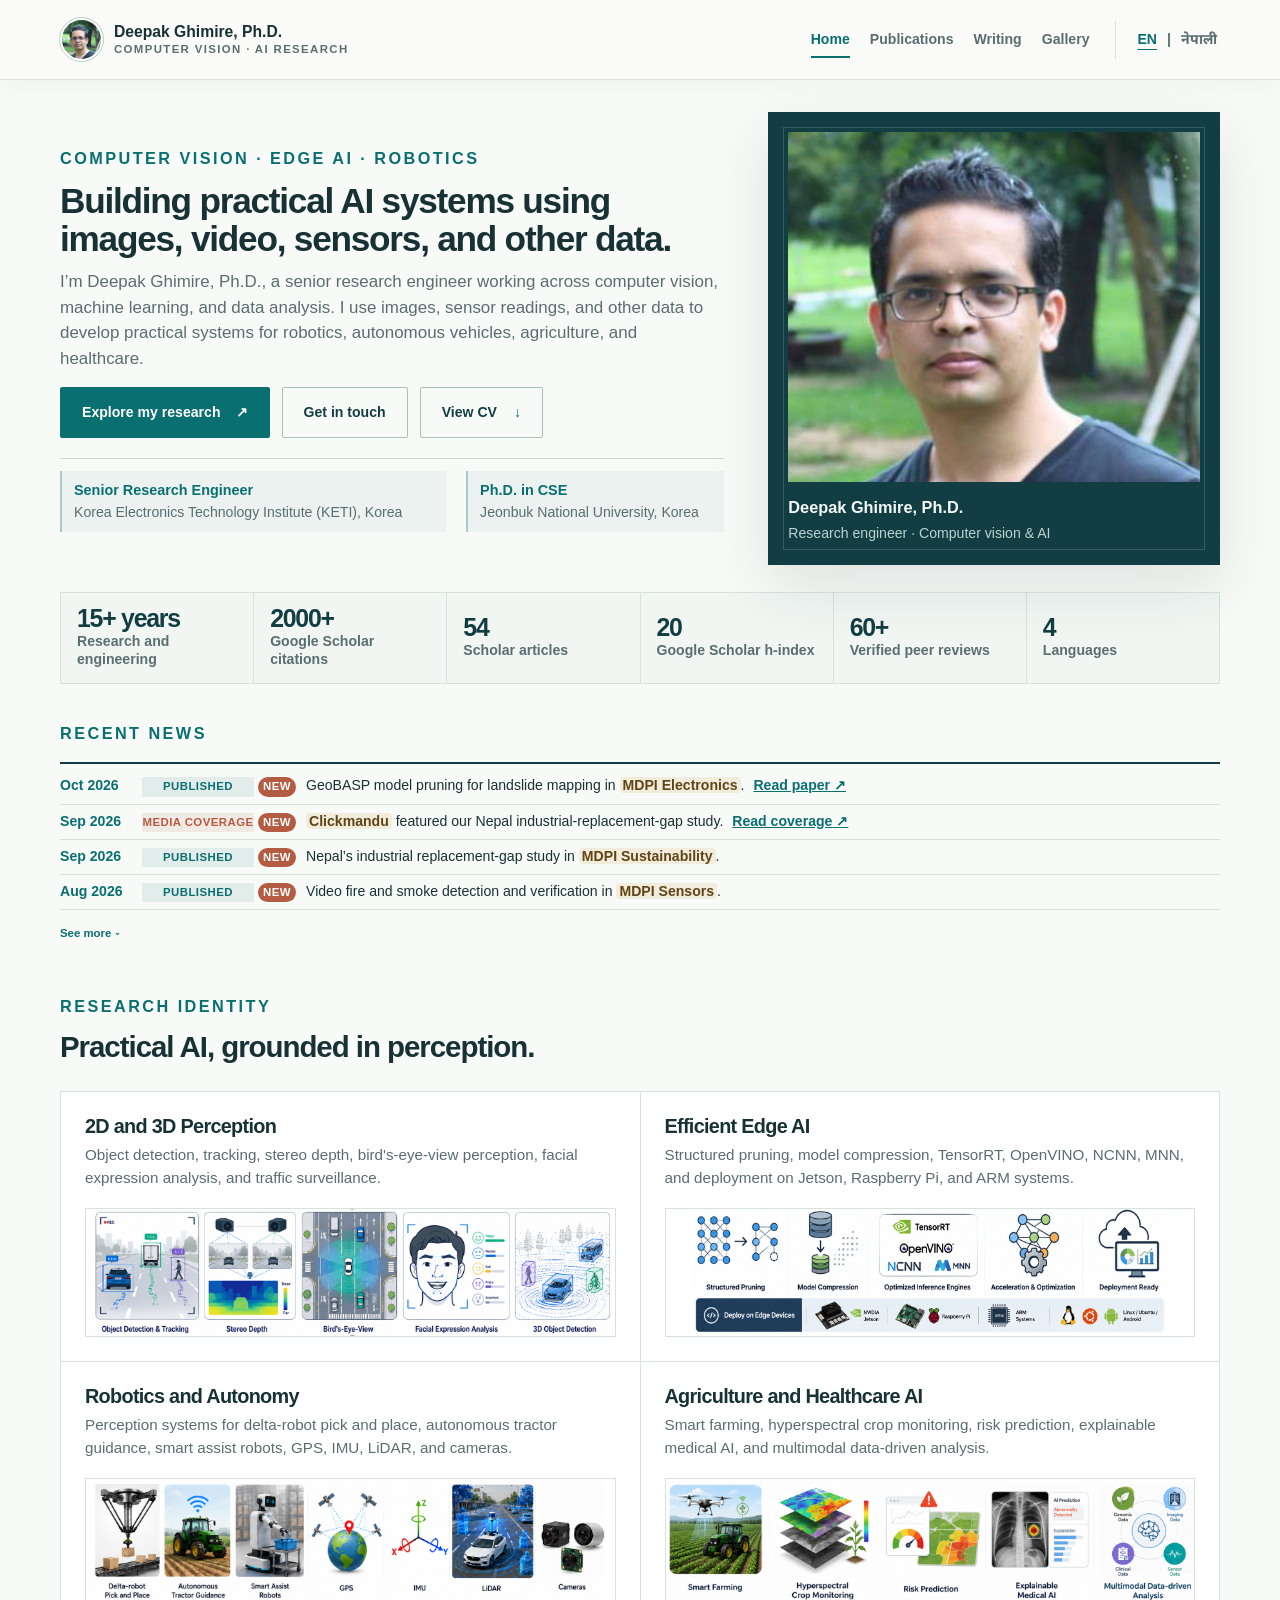
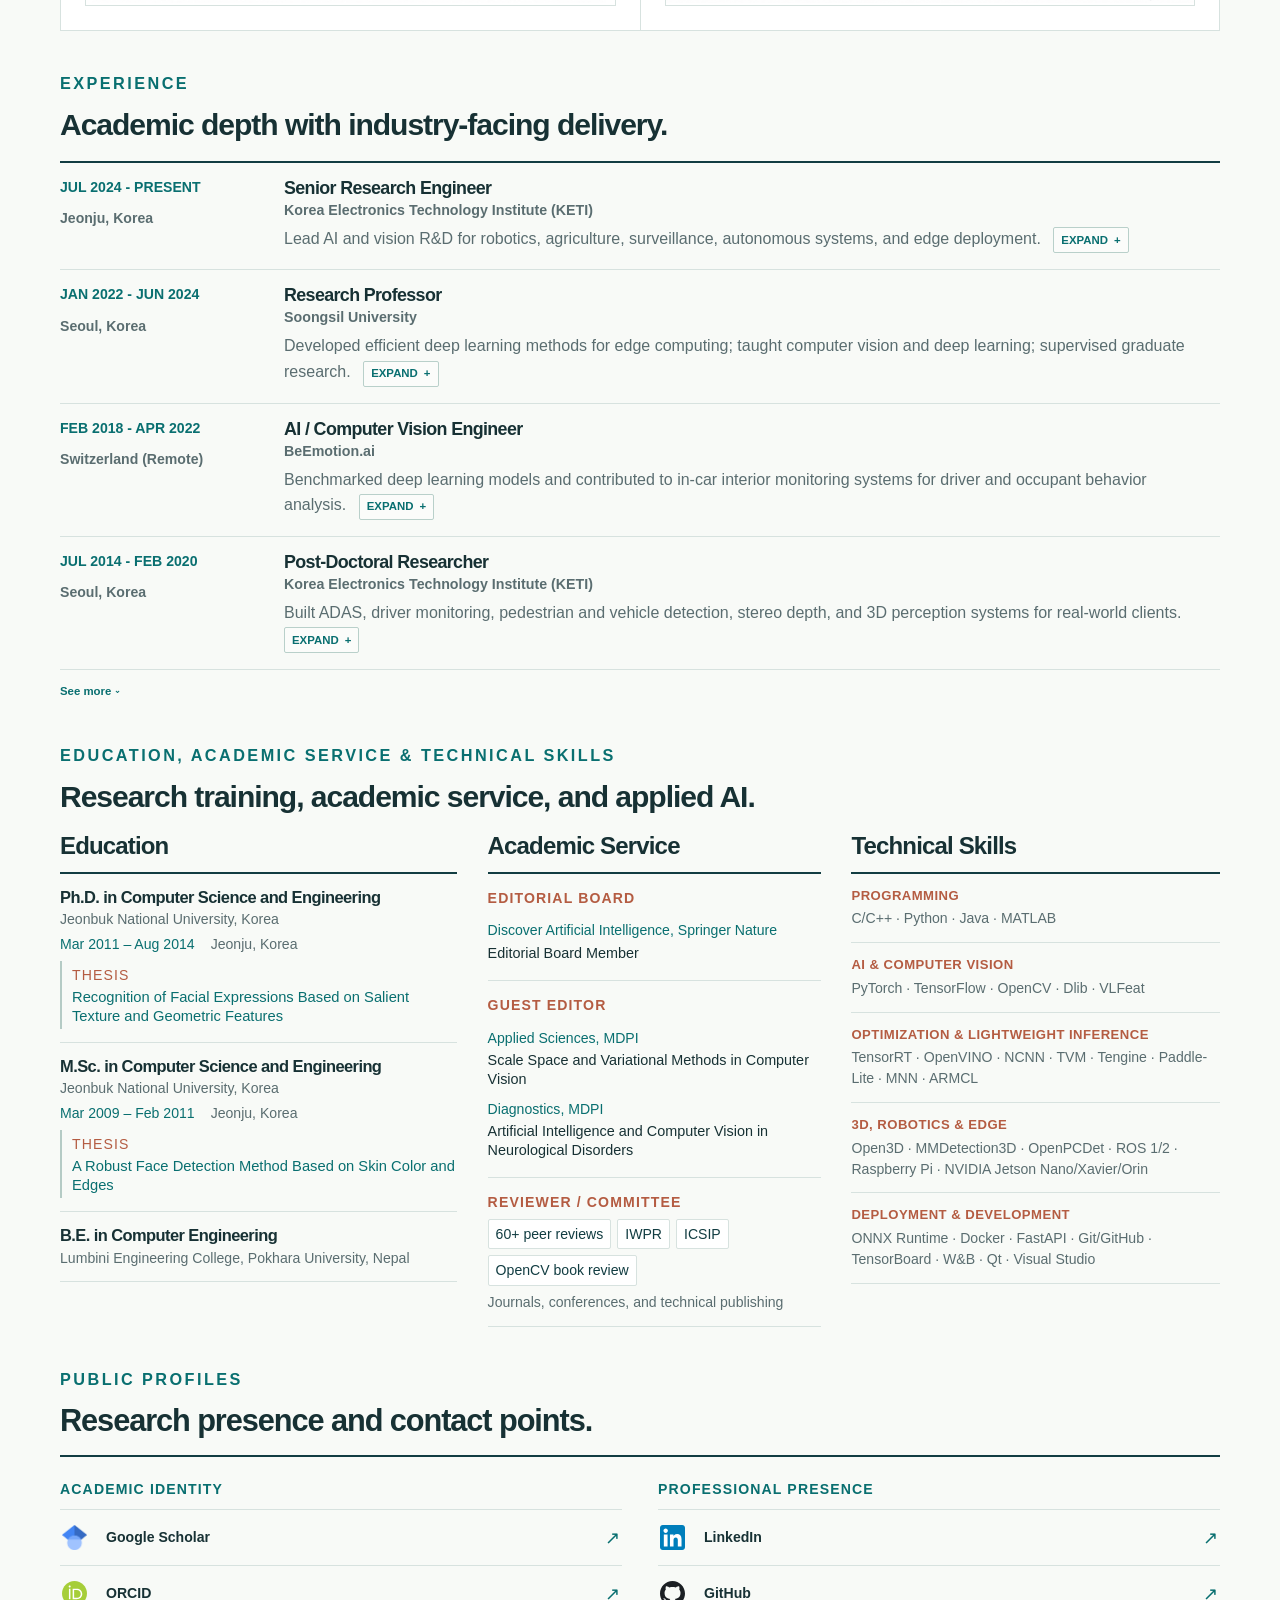
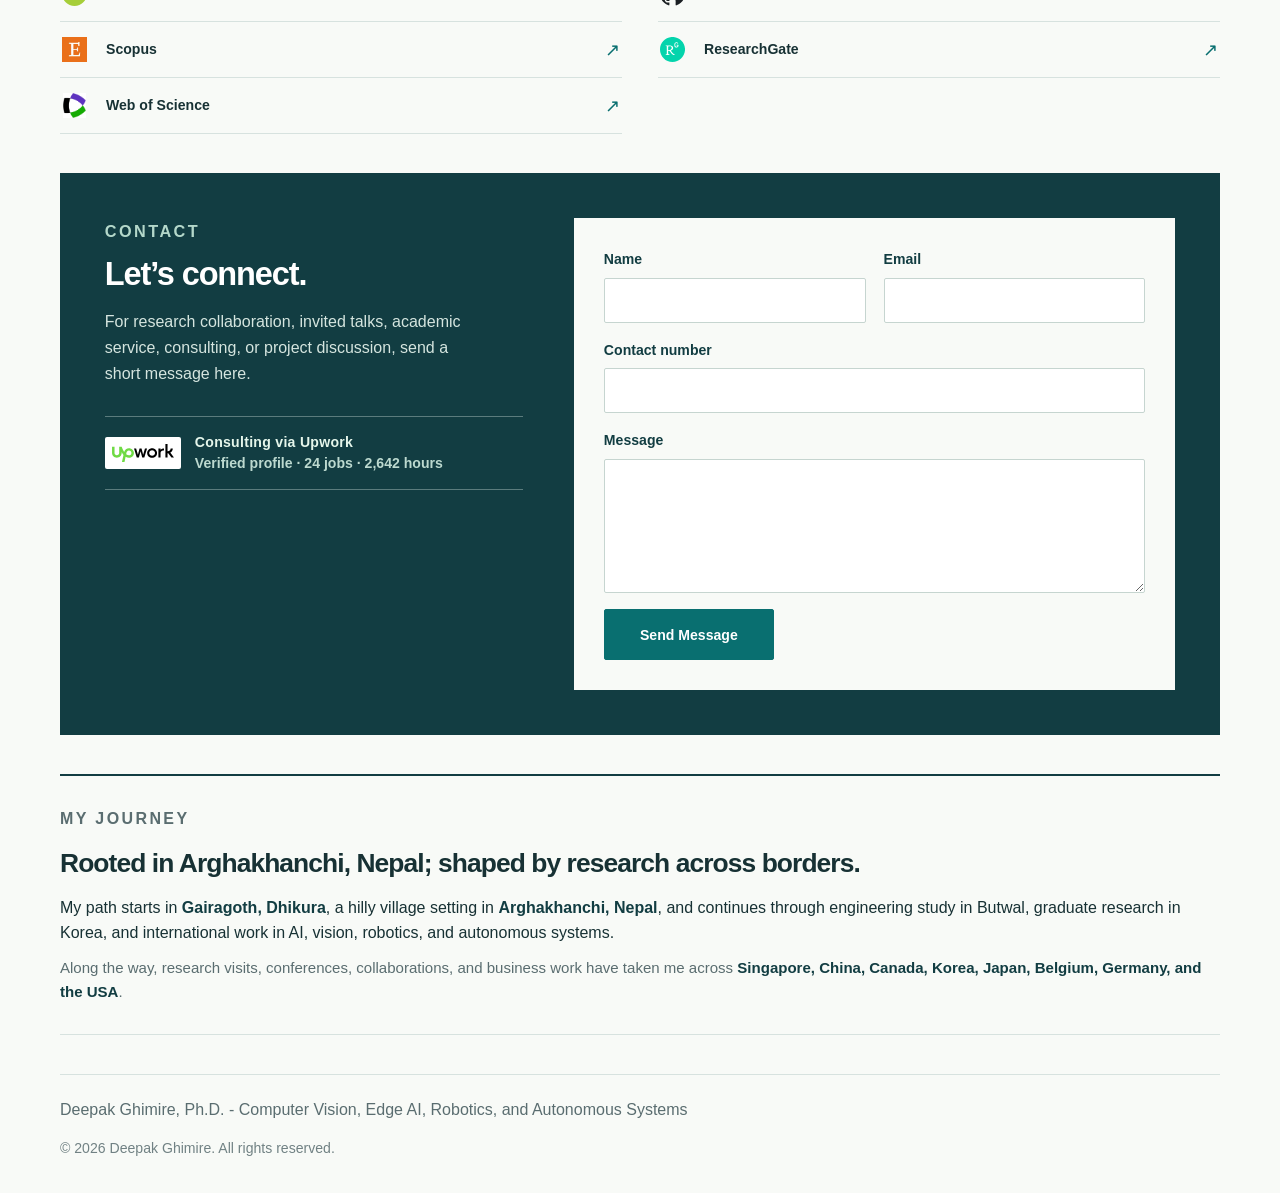
==== index.html @ 7c00b352 "Prioritize recent news and compact English homepage updates" ====
<!DOCTYPE html>
<html lang="en">
<head>
  <meta charset="UTF-8">
  <meta name="viewport" content="width=device-width, initial-scale=1.0">
  <meta name="description" content="Deepak Ghimire, Ph.D. - Computer vision, edge AI, robotics, autonomous systems, ADAS, and efficient machine learning.">
  <title>Deepak Ghimire, Ph.D. - Computer Vision, Edge AI, Robotics, and Autonomous Systems</title>
  <link rel="stylesheet" href="assets/css/styles.css?v=7">
  <link rel="stylesheet" href="assets/css/redesign.css?v=70">
</head>
<body>
  <header class="site-header">
    <a class="brand" href="index.html" aria-label="Deepak Ghimire, Ph.D. home">
      <span class="brand-mark"><img src="assets/images/deepak-portrait.jpg" alt="" width="43" height="43"></span>
      <span>Deepak Ghimire, Ph.D.</span>
    </a>
    <span class="language-switch" role="group" aria-label="Language"><a class="active-lang" href="index.html" lang="en" hreflang="en" aria-label="English" aria-current="page">EN</a><span aria-hidden="true">|</span><a href="ne/index.html" lang="ne" hreflang="ne">नेपाली</a></span>
    <button class="nav-toggle" aria-label="Open menu" aria-expanded="false" aria-controls="site-nav">
      <span></span><span></span><span></span>
    </button>
    <nav id="site-nav" class="site-nav">
      <a class="active" href="index.html">Home</a>
      <a href="publications.html">Publications</a>
      <a href="writing.html">Writing</a>
      <a href="gallery.html">Gallery</a>
    </nav>
  </header>

  <main>
    <section class="hero">
      <div class="hero-copy">
        <p class="eyebrow">Computer vision · Edge AI · Robotics</p>
        <h1>Building practical AI systems using images, video, sensors, and other data.</h1>
        <p class="hero-text">I’m Deepak Ghimire, Ph.D., a senior research engineer working across computer vision, machine learning, and data analysis. I use images, sensor readings, and other data to develop practical systems for robotics, autonomous vehicles, agriculture, and healthcare.</p>
        <div class="hero-actions">
          <a class="button primary" href="publications.html"><span class="button-label-long">Explore my research</span><span class="button-label-short">Publications</span><span aria-hidden="true">↗</span></a>
          <a class="button secondary" href="#contact"><span class="button-label-long">Get in touch</span><span class="button-label-short">Contact</span></a>
          <details class="cv-download-menu">
            <summary class="button secondary"><span class="button-label-long">View CV</span><span class="button-label-short">View CV</span></summary>
            <div class="cv-download-options">
              <a href="assets/docs/deepak-ghimire-short-cv.pdf" target="_blank" rel="noopener">
                <strong>Short CV</strong>
                <span>1-page PDF</span>
              </a>
              <a href="assets/docs/deepak-ghimire-full-cv.pdf" target="_blank" rel="noopener">
                <strong>Full CV</strong>
                <span>3-page PDF</span>
              </a>
            </div>
          </details>
        </div>
        <div class="hero-assurance" aria-label="Professional profile">
          <span><strong>Senior Research Engineer</strong>Korea Electronics Technology Institute (KETI), Korea</span>
          <span><strong>Ph.D. in CSE</strong>Jeonbuk National University, Korea</span>
        </div>
      </div>
      <div class="hero-visual" aria-label="Portrait of Deepak Ghimire">
        <div class="portrait-frame">
          <img src="assets/images/deepak-portrait.jpg" alt="Deepak Ghimire">
        </div>
        <div class="portrait-caption"><strong>Deepak Ghimire, Ph.D.</strong><span>Research engineer · Computer vision &amp; AI</span></div>
      </div>
      <a class="scroll-cue" href="#metrics" aria-label="Scroll to profile metrics">
        <span class="scroll-line" aria-hidden="true"></span>
        <span>Scroll</span>
        <span class="scroll-dot" aria-hidden="true"></span>
      </a>
    </section>

    <section id="metrics" class="metrics-band" aria-label="Professional metrics">
      <div>
        <strong>15+ years</strong>
        <span>Research and engineering</span>
      </div>
      <a href="https://scholar.google.com/citations?user=pkJSvXwAAAAJ&amp;hl=en" target="_blank" rel="noopener">
        <strong>2000+</strong>
        <span>Google Scholar citations</span>
      </a>
      <a href="https://scholar.google.com/citations?user=pkJSvXwAAAAJ&amp;hl=en" target="_blank" rel="noopener">
        <strong>54</strong>
        <span>Scholar articles</span>
      </a>
      <a href="https://scholar.google.com/citations?user=pkJSvXwAAAAJ&amp;hl=en" target="_blank" rel="noopener">
        <strong>20</strong>
        <span>Google Scholar h-index</span>
      </a>
      <a href="https://www.webofscience.com/wos/author/record/W-2826-2019" target="_blank" rel="noopener">
        <strong>60+</strong>
        <span>Verified peer reviews</span>
      </a>
      <div>
        <strong>4</strong>
        <span>Languages</span>
      </div>
    </section>

    <section class="news-section" aria-label="News and updates">
      <div class="section-heading">
        <p class="section-kicker">Recent News</p>
      </div>
      <div class="news-card">
        <div class="news-list" data-news-list></div>
        <noscript>Enable JavaScript to view recent news.</noscript>
        <button class="news-toggle" type="button" data-news-toggle aria-expanded="false">See more</button>
      </div>
    </section>

    <section id="research-identity" class="section-grid">
      <div>
        <p class="section-kicker">Research Identity</p>
        <h2>Practical AI, grounded in perception.</h2>
      </div>
      <div class="focus-grid">
        <article class="focus-card focus-card-visual">
          <h3>2D and 3D Perception</h3>
          <p>Object detection, tracking, stereo depth, bird's-eye-view perception, facial expression analysis, and traffic surveillance.</p>
          <div class="focus-card-image">
            <button class="focus-image-button" type="button" data-full-image="assets/images/2dand3dperception.webp" data-image-title="2D and 3D Perception" aria-label="Expand 2D and 3D perception visual">
              <img src="assets/images/2dand3dperception.webp" alt="2D and 3D perception visual" loading="lazy" decoding="async">
            </button>
          </div>
        </article>
        <article class="focus-card focus-card-visual">
          <h3>Efficient Edge AI</h3>
          <p>Structured pruning, model compression, TensorRT, OpenVINO, NCNN, MNN, and deployment on Jetson, Raspberry Pi, and ARM systems.</p>
          <div class="focus-card-image">
            <button class="focus-image-button" type="button" data-full-image="assets/images/efficient_edge.webp" data-image-title="Efficient Edge AI" aria-label="Expand efficient edge AI visual">
              <img src="assets/images/efficient_edge.webp" alt="Efficient edge AI visual" loading="lazy" decoding="async">
            </button>
          </div>
        </article>
        <article class="focus-card focus-card-visual">
          <h3>Robotics and Autonomy</h3>
          <p>Perception systems for delta-robot pick and place, autonomous tractor guidance, smart assist robots, GPS, IMU, LiDAR, and cameras.</p>
          <div class="focus-card-image">
            <button class="focus-image-button" type="button" data-full-image="assets/images/robot_autonomy.webp" data-image-title="Robotics and Autonomy" aria-label="Expand robotics and autonomy visual">
              <img src="assets/images/robot_autonomy.webp" alt="Robotics and autonomy visual" loading="lazy" decoding="async">
            </button>
          </div>
        </article>
        <article class="focus-card focus-card-visual">
          <h3>Agriculture and Healthcare AI</h3>
          <p>Smart farming, hyperspectral crop monitoring, risk prediction, explainable medical AI, and multimodal data-driven analysis.</p>
          <div class="focus-card-image">
            <button class="focus-image-button" type="button" data-full-image="assets/images/agri_health_ai.webp" data-image-title="Agriculture and Healthcare AI" aria-label="Expand agriculture and healthcare AI visual">
              <img src="assets/images/agri_health_ai.webp" alt="Agriculture and healthcare AI visual" loading="lazy" decoding="async">
            </button>
          </div>
        </article>
      </div>
    </section>

    <section class="timeline-section">
      <div class="section-heading">
        <p class="section-kicker">Experience</p>
        <h2>Academic depth with industry-facing delivery.</h2>
      </div>
      <div class="timeline">
        <article>
          <div class="timeline-meta">
            <span class="timeline-date">Jul 2024 - Present</span>
            <span>Jeonju, Korea</span>
          </div>
          <div class="timeline-content">
          <h3>Senior Research Engineer</h3>
          <p class="timeline-org">Korea Electronics Technology Institute (KETI)</p>
          <div class="timeline-summary-row"><p>Lead AI and vision R&D for robotics, agriculture, surveillance, autonomous systems, and edge deployment.</p>
          <details>
            <summary>Expand</summary>
            <ul>
              <li>Lead research and industry-focused AI, computer vision, and sensor-technology projects across agriculture, robotics, and surveillance.</li>
              <li>Develop crop monitoring for smart vertical farming using RGB, hyperspectral cameras, and temperature sensors.</li>
              <li>Build smart assist robot perception for large vehicles using LiDAR and camera sensors.</li>
              <li>Develop autonomous tractor guidance in paddy fields with GPS, IMU, and ZED 2i camera sensors.</li>
            </ul>
          </details></div>
          </div>
        </article>
        <article>
          <div class="timeline-meta">
            <span class="timeline-date">Jan 2022 - Jun 2024</span>
            <span>Seoul, Korea</span>
          </div>
          <div class="timeline-content">
          <h3>Research Professor</h3>
          <p class="timeline-org">Soongsil University</p>
          <div class="timeline-summary-row"><p>Developed efficient deep learning methods for edge computing; taught computer vision and deep learning; supervised graduate research.</p>
          <details>
            <summary>Expand</summary>
            <ul>
              <li>Worked on one-shot structured pruning and dataset compression to optimize model performance and resource use.</li>
              <li>Taught Computer Vision and Deep Learning with OpenCV and Python Programming for Image Processing.</li>
              <li>Supervised and mentored graduate students on AI/ML research projects.</li>
            </ul>
          </details></div>
          </div>
        </article>
        <article>
          <div class="timeline-meta">
            <span class="timeline-date">Feb 2018 - Apr 2022</span>
            <span>Switzerland (Remote)</span>
          </div>
          <div class="timeline-content">
          <h3>AI / Computer Vision Engineer</h3>
          <p class="timeline-org">BeEmotion.ai</p>
          <div class="timeline-summary-row"><p>Benchmarked deep learning models and contributed to in-car interior monitoring systems for driver and occupant behavior analysis.</p>
          <details>
            <summary>Expand</summary>
            <ul>
              <li>Benchmarked DNN backbones, face detection, and facial emotion recognition models.</li>
              <li>Used inference tools across Raspberry Pi and NVIDIA Jetson Nano/Xavier platforms.</li>
              <li>Contributed to vision-based automotive in-car Interior Monitoring System AI solutions.</li>
              <li>Provided consulting and development support for edge-computing AI applications.</li>
            </ul>
          </details></div>
          </div>
        </article>
        <article>
          <div class="timeline-meta">
            <span class="timeline-date">Jul 2014 - Feb 2020</span>
            <span>Seoul, Korea</span>
          </div>
          <div class="timeline-content">
          <h3>Post-Doctoral Researcher</h3>
          <p class="timeline-org">Korea Electronics Technology Institute (KETI)</p>
          <div class="timeline-summary-row"><p>Built ADAS, driver monitoring, pedestrian and vehicle detection, stereo depth, and 3D perception systems for real-world clients.</p>
          <details>
            <summary>Expand</summary>
            <ul>
              <li>Developed vision-based ADAS algorithms for driver state monitoring, forward collision warning, and lane departure warning.</li>
              <li>Deployed algorithms into vehicle dashcam systems and Android phones.</li>
              <li>Worked on pedestrian and vehicle detection, bird's-eye-view 3D object detection, stereo depth estimation, and algorithm optimization.</li>
              <li>Supported government and private-sector project demonstrations and funding acquisition.</li>
            </ul>
          </details></div>
          </div>
        </article>
        <article class="timeline-extra" hidden>
          <div class="timeline-meta">
            <span class="timeline-date">Mar 2009 - Aug 2014</span>
            <span>Jeonju, Korea</span>
          </div>
          <div class="timeline-content">
          <h3>Graduate Research Assistant</h3>
          <p class="timeline-org">Jeonbuk National University</p>
          <div class="timeline-summary-row"><p>Worked on face detection, recognition, facial emotion analysis, driver monitoring, color image enhancement, object detection, and tracking.</p>
          <details>
            <summary>Expand</summary>
            <ul>
              <li>Contributed to M.Sc. and Ph.D. projects in vision-based technologies.</li>
              <li>Developed real-time traffic monitoring for illegal pedestrian crossing detection.</li>
              <li>Designed an IR-camera touchless user interaction system for large displays.</li>
            </ul>
          </details></div>
          </div>
        </article>
        <article class="timeline-extra" hidden>
          <div class="timeline-meta">
            <span class="timeline-date">Feb 2014 - Apr 2014</span>
            <span>Burnaby, Canada</span>
          </div>
          <div class="timeline-content">
          <h3>Visiting Ph.D. Scholar</h3>
          <p class="timeline-org">Simon Fraser University, Vision and Media Lab</p>
          <div class="timeline-summary-row"><p>Worked on facial expression analysis with geometric facial feature extraction and tracking techniques.</p>
          <details>
            <summary>Expand</summary>
            <ul>
              <li>Conducted research at the Vision and Media Lab, School of Computing Science.</li>
              <li>Focused on facial landmark tracking and geometric feature extraction for expression analysis.</li>
            </ul>
          </details></div>
          </div>
        </article>
        <article class="timeline-extra" hidden>
          <div class="timeline-meta">
            <span class="timeline-date">Aug 2007 - Nov 2008</span>
            <span>Butwal, Nepal</span>
          </div>
          <div class="timeline-content">
          <h3>Teaching Faculty</h3>
          <p class="timeline-org">Lumbini Engineering College, Pokhara University</p>
          <div class="timeline-summary-row"><p>Taught programming, computer graphics, digital signal processing, and image processing with practical lab instruction.</p>
          <details>
            <summary>Expand</summary>
            <ul>
              <li>Taught Object-Oriented Programming in C++, Computer Graphics, Digital Signal Processing, and Image Processing.</li>
              <li>Led hands-on lab sessions and coding-based practical classes.</li>
              <li>Supervised final-year undergraduate student projects.</li>
            </ul>
          </details></div>
          </div>
        </article>
      </div>
      <button class="news-toggle experience-toggle" type="button" data-experience-toggle data-more-label="See more" data-less-label="Show less" aria-expanded="false">See more</button>
    </section>



    <section class="credentials-section">
      <div class="section-heading">
        <p class="section-kicker">Education, Academic Service &amp; Technical Skills</p>
        <h2>Research training, academic service, and applied AI.</h2>
      </div>
      <div class="two-column credentials-grid">
      <div class="panel">
        <h2>Education</h2>
        <div class="stacked-list">
          <article>
            <h3>Ph.D. in Computer Science and Engineering</h3>
            <p class="timeline-org">Jeonbuk National University, Korea</p>
            <p class="degree-meta"><span>Mar 2011 – Aug 2014</span><span>Jeonju, Korea</span></p>
            <a class="thesis-link" href="http://dl.jbnu.ac.kr/search/detail/CATTOT000000813235" target="_blank" rel="noopener">
              <span>Thesis</span>
              <strong>Recognition of Facial Expressions Based on Salient Texture and Geometric Features</strong>
            </a>
          </article>
          <article>
            <h3>M.Sc. in Computer Science and Engineering</h3>
            <p class="timeline-org">Jeonbuk National University, Korea</p>
            <p class="degree-meta"><span>Mar 2009 – Feb 2011</span><span>Jeonju, Korea</span></p>
            <a class="thesis-link" href="http://dl.jbnu.ac.kr/search/detail/CATTOT000000730119" target="_blank" rel="noopener">
              <span>Thesis</span>
              <strong>A Robust Face Detection Method Based on Skin Color and Edges</strong>
            </a>
          </article>
          <article>
            <h3>B.E. in Computer Engineering</h3>
            <p class="timeline-org">Lumbini Engineering College, Pokhara University, Nepal</p>
          </article>
        </div>
      </div>
      <div class="panel">
        <h2>Academic Service</h2>
        <div class="service-list">
          <div class="service-row service-row-group">
            <span>Editorial Board</span>
            <div class="service-sublist">
              <a href="https://link.springer.com/journal/44163/editorial-board#:~:text=Deepak%20Ghimire%20PhD" target="_blank" rel="noopener">
                <span>Discover Artificial Intelligence, Springer Nature</span>
                <strong>Editorial Board Member</strong>
              </a>
            </div>
          </div>
          <div class="service-row service-row-group">
            <span>Guest Editor</span>
            <div class="service-sublist">
              <a href="https://www.mdpi.com/journal/applsci/special_issues/Computer_Vision_Variational_Methods" target="_blank" rel="noopener">
                <span>Applied Sciences, MDPI</span>
                <strong>Scale Space and Variational Methods in Computer Vision</strong>
              </a>
              <a href="https://www.mdpi.com/journal/diagnostics/special_issues/19793009AB" target="_blank" rel="noopener">
                <span>Diagnostics, MDPI</span>
                <strong>Artificial Intelligence and Computer Vision in Neurological Disorders</strong>
              </a>
            </div>
          </div>
          <div class="service-row">
            <span>Reviewer / Committee</span>
            <div class="service-tags">
              <span>60+ peer reviews</span>
              <span>IWPR</span>
              <span>ICSIP</span>
              <span>OpenCV book review</span>
            </div>
            <em>Journals, conferences, and technical publishing</em>
          </div>
        </div>
      </div>
      <div class="panel skills-panel">
        <h2>Technical Skills</h2>
        <div class="skills-list">
          <div class="skill-group">
            <h3>Programming</h3>
            <p>C/C++ · Python · Java · MATLAB</p>
          </div>
          <div class="skill-group">
            <h3>AI &amp; Computer Vision</h3>
            <p>PyTorch · TensorFlow · OpenCV · Dlib · VLFeat</p>
          </div>
          <div class="skill-group">
            <h3>Optimization &amp; Lightweight Inference</h3>
            <p>TensorRT · OpenVINO · NCNN · TVM · Tengine · Paddle-Lite · MNN · ARMCL</p>
          </div>
          <div class="skill-group">
            <h3>3D, Robotics &amp; Edge</h3>
            <p>Open3D · MMDetection3D · OpenPCDet · ROS 1/2 · Raspberry Pi · NVIDIA Jetson Nano/Xavier/Orin</p>
          </div>
          <div class="skill-group">
            <h3>Deployment &amp; Development</h3>
            <p>ONNX Runtime · Docker · FastAPI · Git/GitHub · TensorBoard · W&amp;B · Qt · Visual Studio</p>
          </div>
        </div>
      </div>
      </div>
    </section>

    <section class="profiles">
      <div>
        <p class="section-kicker">Public Profiles</p>
        <h2>Research presence and contact points.</h2>
      </div>
      <div class="profile-links">
        <div class="profile-group">
          <p class="profile-group-label">Academic Identity</p>
          <div class="profile-group-grid academic-grid">
            <a href="https://scholar.google.com/citations?user=pkJSvXwAAAAJ&hl=en" target="_blank" rel="noopener">
              <img src="assets/images/google-scholar.webp" alt="">
              <span>Google Scholar</span>
            </a>
            <a href="https://orcid.org/0000-0001-8940-8739" target="_blank" rel="noopener">
              <img src="assets/images/ORCID_iD.svg" alt="">
              <span>ORCID</span>
            </a>
            <a class="scopus-profile" href="https://www.scopus.com/authid/detail.uri?authorId=36835193600" target="_blank" rel="noopener">
              <img src="assets/images/scopus.webp" alt="">
              <span>Scopus</span>
            </a>
            <a href="https://www.webofscience.com/wos/author/record/W-2826-2019" target="_blank" rel="noopener">
              <img src="assets/images/webofscience.webp" alt="">
              <span>Web of Science</span>
            </a>
          </div>
        </div>
        <div class="profile-group">
          <p class="profile-group-label">Professional Presence</p>
          <div class="profile-group-grid professional-grid">
            <a href="https://www.linkedin.com/in/ghimire-deepak" target="_blank" rel="noopener">
              <img src="assets/images/LinkedIn_logo.svg" alt="">
              <span>LinkedIn</span>
            </a>
            <a href="https://github.com/ghimiredhikura" target="_blank" rel="noopener">
              <img src="assets/images/Octicons-mark-github.svg" alt="">
              <span>GitHub</span>
            </a>
            <a href="https://www.researchgate.net/profile/Deepak-Ghimire" target="_blank" rel="noopener">
              <img class="researchgate-logo" src="assets/images/ResearchGate_icon_SVG.svg" alt="">
              <span>ResearchGate</span>
            </a>
          </div>
        </div>
      </div>
    </section>

    <section class="contact-section" id="contact">
      <div class="contact-intro">
        <p class="section-kicker">Contact</p>
        <h2>Let’s connect.</h2>
        <p>For research collaboration, invited talks, academic service, consulting, or project discussion, send a short message here.</p>
        <a class="consulting-note consulting-profile" href="https://www.upwork.com/freelancers/~01dba9c23f91603c59" target="_blank" rel="noopener">
          <img class="upwork-logo" src="assets/images/Upwork-logo.svg" alt="Upwork">
          <span>
            <em>Consulting via Upwork</em>
            <small>Verified profile · 24 jobs · 2,642 hours</small>
          </span>
        </a>
      </div>
      <form class="contact-form" action="https://formspree.io/f/mqeokgwp" method="POST">
        <input type="hidden" name="_subject" value="New message from Deepak Ghimire website">
        <label>
          <span>Name</span>
          <input type="text" name="name" autocomplete="name" required>
        </label>
        <label>
          <span>Email</span>
          <input type="email" name="email" autocomplete="email" required>
        </label>
        <label>
          <span>Contact number</span>
          <input type="tel" name="phone" autocomplete="tel">
        </label>
        <label>
          <span>Message</span>
          <textarea name="message" rows="5" required></textarea>
        </label>
        <button class="button primary" type="submit">Send Message</button>
      </form>
    </section>

    <section class="origin-band">
      <div class="origin-intro">
        <p class="section-kicker">My Journey</p>
        <h2>Rooted in Arghakhanchi, Nepal; shaped by research across borders.</h2>
      </div>
      <div class="origin-copy">
        <p class="origin-lead">My path starts in <strong>Gairagoth, Dhikura</strong>, a hilly village setting in <strong>Arghakhanchi, Nepal</strong>, and continues through engineering study in Butwal, graduate research in Korea, and international work in AI, vision, robotics, and autonomous systems.</p>
        <p class="origin-footprint">Along the way, research visits, conferences, collaborations, and business work have taken me across <strong>Singapore, China, Canada, Korea, Japan, Belgium, Germany, and the USA</strong>.</p>
      </div>
    </section>
  </main>

  <footer class="site-footer">
    <p>Deepak Ghimire, Ph.D. - Computer Vision, Edge AI, Robotics, and Autonomous Systems</p>
    <p class="copyright">&copy; 2026 Deepak Ghimire. All rights reserved.</p>
  </footer>

  <script src="assets/js/news-data.js?v=6"></script>
  <script src="assets/js/main.js?v=10"></script>
</body>
</html>
---- assets/css/styles.css ----
/* ===== Design Tokens ===== */

:root {
  --ink: #182126;
  --muted: #5e6a70;
  --paper: #f3f8ef;
  --surface: #ffffff;
  --line: #dfe4e2;
  --deep-red: #8f1d18;
  --river: #1d6f78;
  --leaf: #52764b;
  --gold: #c38b2b;
  --night: #24343d;
  --shadow: 0 24px 70px rgba(21, 38, 44, 0.12);
  --radius: 8px;
  --max: 1160px;
}

/* ===== Base Reset & Elements ===== */

* {
  box-sizing: border-box;
}

html {
  scroll-behavior: smooth;
}

body {
  margin: 0;
  background: var(--paper);
  color: var(--ink);
  font-family: Inter, ui-sans-serif, system-ui, -apple-system, BlinkMacSystemFont, "Segoe UI", sans-serif;
  line-height: 1.6;
}

img {
  max-width: 100%;
  display: block;
}

a {
  color: inherit;
}

/* ===== Header & Navigation ===== */

.site-header {
  position: sticky;
  top: 0;
  z-index: 20;
  display: flex;
  align-items: center;
  justify-content: space-between;
  gap: 24px;
  width: min(var(--max), calc(100% - 32px));
  margin: 0 auto;
  padding: 16px 0;
  backdrop-filter: blur(14px);
}

.brand {
  display: inline-flex;
  align-items: center;
  gap: 10px;
  font-weight: 800;
  text-decoration: none;
  letter-spacing: 0;
}

.brand-mark {
  display: grid;
  place-items: center;
  width: 38px;
  height: 38px;
  border: 1px solid var(--line);
  border-radius: 50%;
  background: var(--surface);
  color: var(--deep-red);
  font-weight: 900;
}

.site-nav {
  display: flex;
  align-items: center;
  gap: 8px;
  padding: 6px;
  border: 1px solid rgba(223, 228, 226, 0.9);
  border-radius: 999px;
  background: rgba(255, 255, 255, 0.78);
  box-shadow: 0 10px 35px rgba(21, 38, 44, 0.08);
}

.site-nav a {
  padding: 9px 15px;
  border-radius: 999px;
  color: var(--muted);
  text-decoration: none;
  font-size: 0.94rem;
  font-weight: 700;
}

.site-nav a.active,
.site-nav a:hover {
  background: var(--night);
  color: white;
}

.language-switch {
  display: inline-flex;
  align-items: center;
  gap: 7px;
  margin-left: 8px;
  padding: 5px 10px;
  border-left: 1px solid var(--line);
  border-radius: 999px;
  background: rgba(247, 248, 244, 0.8);
  color: var(--muted);
  font-size: 0.88rem;
  font-weight: 900;
}

.site-nav .language-switch a {
  padding: 2px 3px;
  border-radius: 0;
  background: transparent;
  color: var(--muted);
}

.site-nav .language-switch a:hover,
.site-nav .language-switch a.active-lang {
  background: transparent;
  color: var(--deep-red);
}

.nav-toggle {
  display: none;
  width: 42px;
  height: 42px;
  border: 1px solid var(--line);
  border-radius: 50%;
  background: var(--surface);
}

.nav-toggle span {
  display: block;
  width: 18px;
  height: 2px;
  margin: 4px auto;
  background: var(--ink);
}

main {
  width: min(var(--max), calc(100% - 32px));
  margin: 0 auto;
}

/* ===== Home: Hero ===== */

.hero {
  position: relative;
  min-height: calc(100vh - 88px);
  display: grid;
  grid-template-columns: minmax(0, 1.08fr) minmax(320px, 0.92fr);
  align-items: center;
  gap: 56px;
  padding: 54px 0 72px;
}

.eyebrow,
.section-kicker,
.pub-meta,
.post-type {
  margin: 0 0 10px;
  color: var(--deep-red);
  font-size: 0.88rem;
  font-weight: 900;
  letter-spacing: 0.07em;
  text-transform: uppercase;
}

h1,
h2,
h3,
p {
  margin-top: 0;
}

h1 {
  max-width: 860px;
  margin-bottom: 24px;
  font-size: clamp(1.95rem, 3.4vw, 3.35rem);
  line-height: 1.12;
  letter-spacing: 0;
}

h2 {
  margin-bottom: 12px;
  font-size: clamp(1.25rem, 1.85vw, 1.85rem);
  line-height: 1.22;
  letter-spacing: 0;
}

h3 {
  margin-bottom: 8px;
  font-size: 1rem;
  line-height: 1.25;
}

.hero-text,
.page-hero p,
.origin-band p {
  max-width: 720px;
  color: var(--muted);
  font-size: 1rem;
}

.construction-note {
  display: inline-flex;
  align-items: center;
  gap: 9px;
  margin: 0 0 18px;
  padding: 8px 12px;
  border: 1px solid rgba(195, 139, 43, 0.32);
  border-radius: 999px;
  background: rgba(255, 255, 255, 0.72);
  color: var(--muted);
  font-size: 0.9rem;
  font-weight: 800;
  box-shadow: 0 10px 30px rgba(21, 38, 44, 0.06);
}

.status-dot {
  width: 9px;
  height: 9px;
  border-radius: 50%;
  background: var(--gold);
  box-shadow: 0 0 0 4px rgba(195, 139, 43, 0.16);
  flex: 0 0 auto;
}

.hero-actions {
  display: flex;
  flex-wrap: wrap;
  gap: 12px;
  margin-top: 30px;
}

.button {
  display: inline-flex;
  align-items: center;
  justify-content: center;
  min-height: 46px;
  padding: 12px 18px;
  border: 1px solid var(--night);
  border-radius: 999px;
  text-decoration: none;
  font-weight: 800;
}

.button.primary {
  background: var(--night);
  color: white;
}

.button.secondary {
  background: transparent;
  color: var(--night);
}

.hero-visual {
  position: relative;
  min-height: 540px;
  display: grid;
  place-items: center;
}

.hero-visual::before {
  content: "";
  position: absolute;
  inset: 8% 4% 4% 12%;
  border: 1px solid rgba(29, 111, 120, 0.2);
  border-radius: 50%;
  background:
    linear-gradient(135deg, rgba(143, 29, 24, 0.13), transparent 44%),
    linear-gradient(315deg, rgba(82, 118, 75, 0.16), transparent 54%),
    var(--surface);
  box-shadow: var(--shadow);
}

.portrait-frame {
  position: relative;
  width: min(78%, 380px);
  aspect-ratio: 1;
  overflow: hidden;
  border: 12px solid var(--surface);
  border-radius: 50%;
  box-shadow: var(--shadow);
}

.portrait-frame img {
  width: 100%;
  height: 100%;
  object-fit: cover;
}

.signal-card {
  position: absolute;
  width: 178px;
  padding: 16px;
  border: 1px solid var(--line);
  border-radius: var(--radius);
  background: rgba(255, 255, 255, 0.9);
  box-shadow: 0 18px 45px rgba(21, 38, 44, 0.12);
}

.signal-card strong {
  display: block;
  color: var(--river);
  font-size: 1.7rem;
  line-height: 1;
}

.signal-card span {
  color: var(--muted);
  font-size: 0.9rem;
}

.signal-one {
  left: 0;
  bottom: 18%;
}

.signal-two {
  right: 0;
  top: 15%;
}

.scroll-cue {
  position: fixed;
  left: 50%;
  bottom: 22px;
  z-index: 30;
  display: inline-flex;
  align-items: center;
  gap: 13px;
  min-height: 54px;
  padding: 10px 16px 10px 18px;
  border: 1px solid rgba(223, 228, 226, 0.95);
  border-radius: 999px;
  background: rgba(255, 255, 255, 0.88);
  color: var(--muted);
  box-shadow: 0 16px 44px rgba(21, 38, 44, 0.12);
  backdrop-filter: blur(12px);
  font-size: 0.84rem;
  font-weight: 900;
  letter-spacing: 0.08em;
  text-decoration: none;
  text-transform: uppercase;
  transform: translateX(-50%);
  transition: opacity 180ms ease, visibility 180ms ease;
}

.scroll-cue:hover {
  color: var(--deep-red);
}

.scroll-cue.hidden {
  opacity: 0;
  visibility: hidden;
  pointer-events: none;
}

.scroll-line {
  width: 58px;
  height: 1px;
  background: var(--deep-red);
}

.scroll-dot {
  position: relative;
  display: inline-block;
  width: 28px;
  height: 42px;
  border: 2px solid var(--deep-red);
  border-radius: 999px;
  background: rgba(255, 255, 255, 0.82);
}

.scroll-dot::after {
  content: "";
  position: absolute;
  left: 50%;
  top: 9px;
  width: 5px;
  height: 5px;
  border-radius: 50%;
  background: var(--deep-red);
  transform: translateX(-50%);
  animation: scrollPulse 1.55s ease-in-out infinite;
}

@keyframes scrollPulse {
  0% {
    opacity: 0;
    transform: translate(-50%, 0);
  }
  35% {
    opacity: 1;
  }
  100% {
    opacity: 0;
    transform: translate(-50%, 16px);
  }
}

.metrics-band,
.origin-band,
.profiles,
.editorial-guide,
.gallery-note {
  margin: 16px 0 24px;
  padding: 30px;
  border: 1px solid var(--line);
  border-radius: var(--radius);
  background: var(--surface);
  box-shadow: 0 16px 45px rgba(21, 38, 44, 0.06);
}

/* ===== Home: Metrics Band ===== */

.metrics-band {
  display: grid;
  grid-template-columns: repeat(4, 1fr);
  gap: 1px;
  padding: 0;
  overflow: hidden;
}

.metrics-band div,
.metrics-band a {
  min-height: 118px;
  padding: 24px;
  background: linear-gradient(180deg, #ffffff, #f7f8f4);
}

.metrics-band a {
  text-decoration: none;
  transition: background 0.2s ease;
}

.metrics-band a:hover {
  background: linear-gradient(180deg, #f7f8f4, #eef1ea);
}

.metrics-band strong {
  display: block;
  color: var(--deep-red);
  font-size: 2.1rem;
  line-height: 1;
}

.metrics-band span {
  color: var(--muted);
  font-weight: 700;
}

.section-grid,
.news-section,
.timeline-section,
.two-column,
.writing-layout,
.gallery-grid,
.publication-grid,
.publication-list {
  margin: 0 0 24px;
}

/* ===== Home: News ===== */

.news-card {
  display: grid;
  gap: 4px;
  padding: 16px 22px;
  border: 1px solid var(--line);
  border-radius: var(--radius);
  background:
    linear-gradient(135deg, rgba(29, 111, 120, 0.08), transparent 54%),
    var(--surface);
  box-shadow: 0 16px 45px rgba(21, 38, 44, 0.06);
}

.news-list {
  display: grid;
}

.news-item {
  display: grid;
  grid-template-columns: 64px auto 1fr;
  align-items: baseline;
  column-gap: 12px;
  padding: 7px 2px;
  border-bottom: 1px solid rgba(29, 111, 120, 0.12);
}

.news-list .news-item:last-of-type {
  border-bottom: none;
}

.news-item[hidden] {
  display: none;
}

.news-item.news-extra {
  opacity: 0.72;
}

.news-item time {
  color: var(--deep-red);
  font-size: 0.76rem;
  font-weight: 800;
  line-height: 1.4;
  white-space: nowrap;
}

.news-tags {
  display: inline-flex;
  align-items: center;
  gap: 6px;
}

.news-tag {
  display: inline-block;
  padding: 1px 8px;
  border-radius: 999px;
  background: rgba(29, 111, 120, 0.1);
  color: var(--river);
  font-size: 0.68rem;
  font-weight: 800;
  letter-spacing: 0.04em;
  line-height: 1.5;
  text-transform: uppercase;
  white-space: nowrap;
}

.news-tag--journal {
  background: rgba(29, 111, 120, 0.1);
  color: var(--river);
}

.news-tag--conference {
  background: rgba(195, 139, 43, 0.16);
  color: #8a611d;
}

.news-tag--health {
  background: rgba(82, 118, 75, 0.14);
  color: var(--leaf);
}

.news-tag--service {
  background: rgba(94, 106, 112, 0.14);
  color: var(--muted);
}

.news-tag--review {
  background: rgba(143, 29, 24, 0.1);
  color: var(--deep-red);
  border: 1px dashed rgba(143, 29, 24, 0.4);
  padding: 0 7px;
}

.news-new {
  display: inline-block;
  padding: 1px 7px;
  border-radius: 999px;
  background: var(--deep-red);
  color: #fff;
  font-size: 0.64rem;
  font-weight: 800;
  letter-spacing: 0.04em;
  line-height: 1.5;
  text-transform: uppercase;
  white-space: nowrap;
}

.news-new[hidden] {
  display: none;
}

.news-item p {
  margin: 0;
  color: var(--ink);
  font-size: 0.92rem;
  line-height: 1.4;
}

.news-highlight {
  padding: 0 3px;
  border-radius: 4px;
  background: rgba(195, 139, 43, 0.13);
  color: #604415;
  font-weight: 650;
}

.news-toggle {
  display: inline-flex;
  align-items: center;
  gap: 3px;
  justify-self: start;
  margin-top: 2px;
  padding: 2px 0;
  border: none;
  background: none;
  color: var(--river);
  cursor: pointer;
  font: inherit;
  font-size: 0.8rem;
  font-weight: 800;
}

.news-toggle::after {
  content: "\2304";
  font-size: 0.7em;
  transition: transform 150ms ease;
}

.news-toggle[aria-expanded="true"]::after {
  transform: rotate(180deg);
}

.news-toggle:hover {
  color: var(--ink);
  text-decoration: underline;
}

/* ===== Home: Highlights & Focus Cards ===== */

.section-grid {
  display: grid;
  grid-template-columns: 1fr;
  gap: 8px;
}

.section-grid > div:first-child {
  max-width: 680px;
}

.focus-grid {
  display: grid;
  grid-template-columns: repeat(2, minmax(0, 1fr));
  gap: 12px;
  min-width: 0;
}

.focus-card,
.panel,
.publication-card,
.feature-post,
.post-list article,
.gallery-item {
  border: 1px solid var(--line);
  border-radius: var(--radius);
  background: var(--surface);
  box-shadow: 0 16px 45px rgba(21, 38, 44, 0.06);
  transition: border-color 180ms ease, box-shadow 180ms ease, transform 180ms ease;
}

.focus-card:hover,
.panel:hover,
.publication-card:hover,
.feature-post:hover,
.post-list article:hover,
.gallery-item:hover,
.timeline-content:hover,
.service-row:hover,
.thesis-link:hover {
  border-color: rgba(29, 111, 120, 0.42);
  box-shadow: 0 22px 58px rgba(21, 38, 44, 0.12);
  transform: translateY(-2px);
}

.focus-card {
  display: block;
  min-width: 0;
  min-height: 172px;
  padding: 20px;
  overflow: hidden;
}

.focus-card-visual {
  padding-top: 12px;
}

.focus-card-image {
  width: 100%;
  max-width: 100%;
  min-width: 0;
  margin: 14px 0 0;
  aspect-ratio: 1482 / 359;
  overflow: hidden;
  border: 1px solid rgba(29, 111, 120, 0.14);
  border-radius: 7px;
  background: #f7f8f4;
}

.focus-image-button {
  display: block;
  width: 100%;
  height: 100%;
  padding: 0;
  border: 0;
  background: transparent;
  cursor: zoom-in;
}

.focus-image-button:focus-visible {
  outline: 2px solid var(--river);
  outline-offset: -3px;
}

.focus-card-image img {
  display: block;
  width: 100%;
  max-width: 100%;
  height: 100%;
  object-fit: fill;
}

.focus-card h3 {
  margin-bottom: 6px;
}

.focus-card p {
  margin-bottom: 0;
}

.focus-card p,
.timeline p,
.panel p,
.publication-card p,
.post-list p,
.feature-post p,
.gallery-note p {
  color: var(--muted);
}

.post-source {
  margin-bottom: 14px;
  color: var(--deep-red);
  font-weight: 900;
}

/* ===== Shared Icon Pictograms (.mini-icon / .pub-icon) ===== */

.mini-icon,
.pub-icon {
  display: block;
  width: 46px;
  height: 46px;
  margin-bottom: 14px;
  border-radius: 8px;
  background: var(--night);
  position: relative;
  overflow: hidden;
}

.mini-icon::before,
.mini-icon::after,
.pub-icon::before,
.pub-icon::after {
  content: "";
  position: absolute;
}

.mini-icon.vision::before {
  width: 27px;
  height: 17px;
  left: 10px;
  top: 15px;
  border: 3px solid white;
  border-radius: 50%;
}

.mini-icon.vision::after {
  width: 7px;
  height: 7px;
  left: 20px;
  top: 20px;
  border-radius: 50%;
  background: var(--gold);
}

.mini-icon.edge::before,
.mini-icon.robot::before,
.pub-icon.chip::before,
.pub-icon.accelerator::before {
  inset: 11px;
  border: 2px solid white;
  border-radius: 4px;
}

.mini-icon.edge::after,
.pub-icon.chip::after {
  width: 28px;
  height: 2px;
  left: 9px;
  top: 22px;
  background: var(--gold);
  box-shadow: 0 -9px var(--gold), 0 9px var(--gold);
}

.mini-icon.robot::after {
  width: 18px;
  height: 18px;
  right: 7px;
  bottom: 7px;
  border: 3px solid var(--gold);
  border-radius: 50%;
}

.mini-icon.agri {
  background: var(--leaf);
}

.mini-icon.agri::before,
.pub-icon.leaf::before {
  width: 23px;
  height: 28px;
  left: 12px;
  top: 9px;
  border-radius: 28px 2px 28px 2px;
  background: white;
}

.mini-icon.agri::after,
.pub-icon.leaf::after {
  width: 2px;
  height: 23px;
  left: 23px;
  top: 15px;
  background: var(--leaf);
  transform: rotate(35deg);
}

/* ===== Section Heading & Career Timeline ===== */

.section-heading {
  max-width: 680px;
  margin-bottom: 8px;
}

.timeline {
  display: grid;
  gap: 0;
  padding: 4px 0;
}

.timeline article {
  position: relative;
  display: grid;
  grid-template-columns: 160px 44px minmax(0, 1fr);
  gap: 14px;
  min-height: auto;
}

.timeline article::before {
  content: "";
  box-sizing: border-box;
  position: absolute;
  left: 194px;
  top: 0;
  bottom: 0;
  width: 4px;
  border-radius: 999px;
  background: rgba(29, 111, 120, 0.22);
}

.timeline article::after {
  content: "";
  box-sizing: border-box;
  position: absolute;
  left: 181px;
  top: 22px;
  width: 30px;
  height: 30px;
  border: 7px solid var(--paper);
  border-radius: 50%;
  background: var(--deep-red);
  box-shadow: 0 0 0 1px rgba(143, 29, 24, 0.25), 0 12px 26px rgba(21, 38, 44, 0.12);
}

.timeline article:first-child::before {
  top: 22px;
}

.timeline article:last-child::before {
  bottom: calc(100% - 38px);
}

.timeline article:nth-child(even)::after {
  background: var(--river);
  box-shadow: 0 0 0 2px rgba(29, 111, 120, 0.22);
}

.timeline article:nth-child(3n)::after {
  background: var(--leaf);
}

.timeline-meta {
  grid-column: 1;
  display: grid;
  align-content: start;
  justify-items: end;
  gap: 8px;
  padding-top: 18px;
  text-align: right;
}

.timeline-meta span {
  display: inline-flex;
  align-items: center;
  min-height: 28px;
  padding: 5px 9px;
  border-radius: 999px;
  background: #f7f8f4;
  color: var(--deep-red);
  font-size: 0.83rem;
  font-weight: 900;
}

.timeline-meta .timeline-date {
  min-height: 0;
  padding: 0;
  background: transparent;
  color: var(--night);
  font-size: 0.88rem;
  line-height: 1.25;
}

.timeline-content {
  grid-column: 3;
  position: relative;
  margin-top: 18px;
  margin-bottom: 4px;
  padding: 14px 16px;
  border: 1px solid var(--line);
  border-radius: var(--radius);
  background: var(--surface);
  box-shadow: 0 16px 45px rgba(21, 38, 44, 0.06);
  transition: border-color 180ms ease, box-shadow 180ms ease, transform 180ms ease;
}

.timeline h3 {
  margin-bottom: 4px;
  line-height: 1.18;
}

.timeline-org {
  margin: -1px 0 6px;
  color: var(--river);
  font-weight: 850;
  line-height: 1.25;
}

.timeline-summary-row {
  margin-bottom: 0;
}

.timeline-summary-row p {
  display: inline;
  margin: 0 8px 0 0;
  color: var(--muted);
  line-height: 1.55;
}

.timeline details {
  display: inline;
}

.timeline summary {
  display: inline-flex;
  align-items: center;
  min-height: 26px;
  padding: 3px 7px;
  border: 1px solid rgba(143, 29, 24, 0.22);
  border-radius: 999px;
  background: #fbfcfa;
  color: var(--deep-red);
  cursor: pointer;
  font-size: 0.76rem;
  font-weight: 900;
  line-height: 1;
  list-style: none;
  text-transform: uppercase;
}

.timeline summary::-webkit-details-marker {
  display: none;
}

.timeline summary::after {
  content: "+";
  margin-left: 6px;
}

.timeline details[open] summary::after {
  content: "-";
}

.timeline details[open] summary {
  font-size: 0;
  gap: 0;
}

.timeline details[open] summary::before {
  content: "Hide";
  font-size: 0.78rem;
}

.timeline ul {
  display: block;
  margin: 12px 0 0;
  padding-left: 18px;
  color: var(--muted);
  font-size: 0.94rem;
}

.timeline li + li {
  margin-top: 7px;
}

.two-column,
/* ===== Home: Writing & Service Preview ===== */

.writing-layout {
  display: grid;
  grid-template-columns: repeat(2, minmax(0, 1fr));
  gap: 14px;
}

.panel,
.feature-post {
  padding: 24px;
}

.stacked-list {
  display: grid;
  gap: 9px;
}

.stacked-list article {
  padding-top: 12px;
  border-top: 1px solid var(--line);
}

.stacked-list article:first-child {
  padding-top: 0;
  border-top: 0;
}

.stacked-list article h3 {
  margin-bottom: 5px;
}

.stacked-list article p {
  margin-bottom: 0;
  line-height: 1.45;
}

.stacked-list a {
  color: var(--river);
  font-weight: 900;
}

.thesis-link {
  display: grid;
  gap: 2px;
  margin-top: 7px;
  padding: 9px 11px;
  border: 1px solid rgba(29, 111, 120, 0.2);
  border-radius: var(--radius);
  background: #fbfcfa;
  text-decoration: none;
}

.thesis-link:hover {
  border-color: rgba(29, 111, 120, 0.48);
  background: #f0f7f6;
}

.thesis-link span {
  color: var(--deep-red);
  font-size: 0.72rem;
  font-weight: 900;
  letter-spacing: 0.08em;
  text-transform: uppercase;
}

.thesis-link strong {
  color: var(--river);
  font-size: 0.92rem;
  line-height: 1.28;
}

.service-list {
  display: grid;
  gap: 8px;
}

.service-row {
  display: grid;
  gap: 2px;
  padding: 14px;
  border: 1px solid var(--line);
  border-radius: var(--radius);
  background: #fbfcfa;
  text-decoration: none;
}

.service-row:hover {
  border-color: rgba(29, 111, 120, 0.38);
}

.service-row span {
  color: var(--deep-red);
  font-size: 0.75rem;
  font-weight: 900;
  letter-spacing: 0.08em;
  text-transform: uppercase;
}

.service-row strong {
  color: var(--ink);
  font-size: 0.96rem;
  line-height: 1.28;
}

.service-row em {
  color: var(--muted);
  font-size: 0.88rem;
  font-style: normal;
}

.service-row-group {
  gap: 7px;
}

.service-sublist {
  display: grid;
  gap: 7px;
}

.service-sublist a {
  display: grid;
  gap: 2px;
  padding: 9px 10px;
  border: 1px solid rgba(29, 111, 120, 0.16);
  border-radius: 7px;
  background: #ffffff;
  text-decoration: none;
}

.service-sublist a:hover {
  border-color: rgba(29, 111, 120, 0.38);
  background: #f0f7f6;
}

.service-sublist span {
  color: var(--river);
  font-size: 0.78rem;
  font-weight: 900;
  letter-spacing: 0;
  text-transform: none;
}

.service-sublist strong {
  font-size: 0.9rem;
}

.service-tags {
  display: flex;
  flex-wrap: wrap;
  gap: 6px;
}

.service-tags span {
  display: inline-flex;
  align-items: center;
  padding: 5px 10px;
  border: 1px solid var(--line);
  border-radius: 999px;
  background: #f7f8f4;
  color: var(--night);
  font-size: 0.82rem;
  font-weight: 700;
  letter-spacing: 0;
  text-transform: none;
}

/* ===== Home: Profiles & Contact ===== */

.profiles {
  display: grid;
  grid-template-columns: 0.27fr 1fr;
  gap: 32px;
}

.profiles h2 {
  font-size: clamp(1.12rem, 1.7vw, 1.6rem);
}

.contact-section {
  display: grid;
  grid-template-columns: 0.42fr 1fr;
  gap: 26px;
  margin: 0 0 24px;
  padding: 24px;
  border: 1px solid var(--line);
  border-radius: var(--radius);
  background:
    linear-gradient(135deg, rgba(29, 111, 120, 0.08), transparent 46%),
    var(--surface);
  box-shadow: 0 16px 45px rgba(21, 38, 44, 0.06);
}

.contact-intro p {
  color: var(--muted);
}

.contact-form {
  display: grid;
  grid-template-columns: repeat(2, minmax(0, 1fr));
  gap: 12px;
}

.contact-form label {
  display: grid;
  gap: 7px;
  color: var(--night);
  font-size: 0.84rem;
  font-weight: 900;
}

.contact-form label:nth-of-type(4),
.contact-form button,
.form-note {
  grid-column: 1 / -1;
}

.contact-form input,
.contact-form textarea {
  width: 100%;
  border: 1px solid var(--line);
  border-radius: 8px;
  background: #fbfcfa;
  color: var(--ink);
  font: inherit;
  padding: 10px 12px;
  outline: none;
}

.contact-form input:focus,
.contact-form textarea:focus {
  border-color: rgba(29, 111, 120, 0.55);
  box-shadow: 0 0 0 4px rgba(29, 111, 120, 0.1);
}

.contact-form textarea {
  resize: vertical;
}

.contact-form button {
  justify-self: start;
  cursor: pointer;
}

.form-note {
  margin: -2px 0 0;
  color: var(--muted);
  font-size: 0.84rem;
}

.profile-links {
  display: grid;
  gap: 9px;
}

.profile-group {
  display: grid;
  gap: 5px;
}

.profile-group-label {
  margin: 0;
  color: var(--deep-red);
  font-size: 0.72rem;
  font-weight: 900;
  letter-spacing: 0.08em;
  line-height: 1.2;
  text-transform: uppercase;
}

.profile-group-grid {
  display: grid;
  grid-template-columns: repeat(4, minmax(0, 1fr));
  gap: 8px;
}

.profile-links a {
  display: flex;
  align-items: center;
  gap: 8px;
  min-height: 50px;
  padding: 9px 10px;
  border: 1px solid var(--line);
  border-radius: var(--radius);
  background: rgba(255, 255, 255, 0.66);
  font-size: 0.88rem;
  text-decoration: none;
  font-weight: 800;
  backdrop-filter: blur(6px);
}

.profile-links a > span:last-child {
  min-width: 0;
  font-size: 0.88rem;
  line-height: 1.2;
}

.profile-links a:hover {
  border-color: var(--river);
  background: rgba(240, 247, 246, 0.84);
  color: var(--river);
}

.profile-links img {
  width: 28px;
  height: 28px;
  object-fit: contain;
}

.profile-links .researchgate-logo {
  width: 26px;
  height: 26px;
}

.profile-links .scopus-profile img {
  width: 25px;
  height: 25px;
}

.consulting-profile {
  display: flex;
  align-items: center;
  min-height: 68px;
  gap: 12px;
  padding: 11px 13px;
  border-color: rgba(29, 111, 120, 0.26);
  background:
    linear-gradient(135deg, rgba(29, 111, 120, 0.26), transparent 50%),
    linear-gradient(90deg, rgba(20, 168, 0, 0.16), transparent 72%),
    rgba(255, 255, 255, 0.55);
}

.consulting-profile:hover {
  background:
    linear-gradient(135deg, rgba(29, 111, 120, 0.32), transparent 50%),
    linear-gradient(90deg, rgba(20, 168, 0, 0.2), transparent 72%),
    rgba(255, 255, 255, 0.62);
}

.consulting-profile .upwork-logo {
  width: 74px;
  height: auto;
  object-fit: contain;
  padding: 5px 7px;
  border: 1px solid rgba(20, 168, 0, 0.16);
  border-radius: 8px;
  background: rgba(255, 255, 255, 0.78);
  flex: 0 0 auto;
}

.consulting-profile em,
.consulting-profile strong,
.consulting-profile small {
  display: block;
}

.consulting-profile em {
  margin-bottom: 2px;
  color: #108a00;
  font-size: 0.75rem;
  font-style: normal;
  font-weight: 900;
  letter-spacing: 0.08em;
  line-height: 1.2;
  text-transform: uppercase;
}

.consulting-profile strong {
  color: var(--night);
  max-width: 720px;
  font-size: 0.9rem;
  line-height: 1.22;
}

.consulting-profile small {
  margin-top: 4px;
  color: var(--muted);
  font-size: 0.76rem;
  font-weight: 850;
  line-height: 1.2;
}

.consulting-note {
  display: block;
  margin: 12px 0 0;
  text-decoration: none;
}

.consulting-note .upwork-logo {
  float: left;
  width: 96px;
  padding: 2px 4px;
  margin: 0 12px 4px 0;
}

.consulting-note::after {
  content: "";
  display: block;
  clear: both;
}

.consulting-note:hover {
  box-shadow: 0 14px 34px rgba(21, 38, 44, 0.1);
  transform: translateY(-1px);
}

/* ===== Home: Origin / About Band ===== */

.origin-band {
  display: grid;
  grid-template-columns: minmax(280px, 0.42fr) minmax(0, 1fr);
  gap: 28px;
  align-items: start;
  position: relative;
  overflow: hidden;
  background:
    linear-gradient(135deg, rgba(29, 111, 120, 0.1), transparent 52%),
    linear-gradient(90deg, rgba(143, 29, 24, 0.06), transparent 74%),
    var(--surface);
}

.origin-intro {
  display: grid;
  align-content: start;
  gap: 10px;
}

.origin-intro h2 {
  max-width: 500px;
  font-size: clamp(1.06rem, 1.58vw, 1.6rem);
  line-height: 1.25;
}

.origin-copy {
  display: grid;
  gap: 14px;
  max-width: 860px;
}

.origin-lead,
.origin-footprint {
  margin: 0;
  color: var(--night);
  font-size: 1.02rem;
  line-height: 1.58;
}

.origin-lead strong,
.origin-footprint strong {
  color: var(--night);
  font-weight: 900;
}

.origin-trail {
  display: flex;
  flex-wrap: wrap;
  align-items: center;
  gap: 6px 10px;
  margin: 2px 0;
  padding: 10px 12px;
  border-left: 3px solid rgba(29, 111, 120, 0.5);
  background: rgba(255, 255, 255, 0.54);
}

.origin-trail span {
  color: var(--river);
  font-size: 0.84rem;
  font-weight: 900;
}

.origin-trail span + span::before {
  content: ">";
  margin-right: 8px;
  color: rgba(143, 29, 24, 0.7);
  font-weight: 900;
}

/* ===== Subpage Hero (Publications / Writing / Gallery) ===== */

.page-hero {
  padding: 60px 0 10px;
}

.page-hero h1 {
  max-width: 820px;
  font-size: clamp(1.85rem, 3vw, 2.85rem);
}

.publication-hero h1,
.publication-hero p,
.writing-hero h1,
.writing-hero p,
.gallery-hero h1,
.gallery-hero p {
  max-width: 1080px;
}

.publication-hero h1 {
  font-size: clamp(1.73rem, 2.82vw, 2.73rem);
}

.writing-hero h1 {
  font-size: clamp(1.49rem, 2.28vw, 2.14rem);
}

/* ===== Publications Page: Filters & Cards ===== */

.publication-controls {
  display: flex;
  flex-wrap: wrap;
  gap: 10px;
  margin-bottom: 28px;
}

.filter-button {
  min-height: 42px;
  padding: 9px 14px;
  border: 1px solid var(--line);
  border-radius: 999px;
  background: var(--surface);
  color: var(--muted);
  font-weight: 900;
  cursor: pointer;
}

.filter-button.active,
.filter-button:hover {
  background: var(--night);
  color: white;
}

.publication-grid {
  display: grid;
  grid-template-columns: repeat(2, minmax(0, 1fr));
  gap: 14px;
}

.publication-list {
  display: grid;
  gap: 11px;
}

/* ===== Publications Page: Additional Papers List ===== */

.other-publications {
  margin: 10px 0 35px;
  padding-top: 28px;
  border-top: 1px solid var(--line);
}

.other-publications .section-heading p {
  color: var(--muted);
}

.other-publications .section-heading a {
  color: var(--deep-red);
  font-weight: 700;
  text-decoration: none;
}

.other-publications .section-heading a:hover {
  text-decoration: underline;
}

.other-pub-list {
  display: grid;
  grid-template-columns: repeat(2, minmax(0, 1fr));
  gap: 6px;
  margin: 0;
  padding: 0;
  list-style: none;
}

.other-pub-list a {
  display: flex;
  flex-direction: column;
  gap: 3px;
  height: 100%;
  padding: 8px 10px;
  border: 1px solid var(--line);
  border-radius: var(--radius);
  background: var(--surface);
  text-decoration: none;
  transition: border-color 180ms ease, box-shadow 180ms ease, transform 180ms ease;
}

.other-pub-list a:hover {
  border-color: rgba(29, 111, 120, 0.42);
  box-shadow: 0 12px 28px rgba(21, 38, 44, 0.08);
  transform: translateY(-1px);
}

.other-pub-list strong {
  color: var(--ink);
  font-size: 0.85rem;
  line-height: 1.3;
  font-weight: 700;
}

.other-pub-authors {
  color: var(--muted);
  font-size: 0.74rem;
  font-weight: 500;
  line-height: 1.3;
}

.other-pub-authors b {
  color: var(--ink);
  font-weight: 800;
}

.other-pub-head {
  display: flex;
  align-items: baseline;
  flex-wrap: wrap;
  gap: 5px;
}

.other-pub-type {
  flex: 0 0 auto;
  padding: 2px 7px;
  border-radius: 999px;
  font-size: 0.62rem;
  font-weight: 800;
  letter-spacing: 0.02em;
  text-transform: uppercase;
  white-space: nowrap;
}

.other-pub-type.journal {
  background: rgba(143, 29, 24, 0.1);
  color: var(--deep-red);
}

.other-pub-type.conf {
  background: rgba(29, 111, 120, 0.12);
  color: #1d6f78;
}

.other-pub-meta {
  color: var(--muted);
  font-size: 0.72rem;
  font-weight: 700;
  line-height: 1.3;
}

.publication-card {
  display: grid;
  grid-template-columns: minmax(220px, 0.34fr) minmax(0, 1fr);
  align-items: start;
  gap: 16px;
  padding: 0;
  overflow: hidden;
}

.publication-card[hidden] {
  display: none;
}

.publication-card h2 {
  margin-bottom: 8px;
  font-size: 1.08rem;
  line-height: 1.22;
}

.publication-card p {
  margin-bottom: 10px;
}

.pub-summary-row {
  margin-bottom: 10px;
}

.pub-summary-row p {
  display: inline;
  margin-bottom: 0;
  margin-right: 8px;
}

.pub-body {
  padding: 8px 16px 12px 0;
}

.publication-card a,
.feature-post a,
.draft-link {
  color: var(--river);
  font-weight: 900;
}

.draft-link {
  display: inline-flex;
}

.pub-icon {
  margin: 0 auto;
  background: #29434a;
}

.pub-visual {
  --pub-tag-height: 12px;
  --pub-visual-height: 198px;
  position: relative;
  display: flex;
  flex-direction: column;
  align-self: start;
  height: var(--pub-visual-height);
  min-height: var(--pub-visual-height);
  padding: 0 0 var(--pub-tag-height);
  overflow: hidden;
  border-right: 1px solid var(--line);
  background:
    linear-gradient(135deg, rgba(143, 29, 24, 0.08), transparent 44%),
    linear-gradient(315deg, rgba(29, 111, 120, 0.11), transparent 52%),
    #f7f8f4;
}

.pub-visual .pub-icon {
  flex: 0 0 auto;
  width: 68px;
  height: 68px;
  margin: auto auto;
}

.pub-visual .pub-meta {
  position: relative;
  flex: 0 0 auto;
  width: 100%;
  margin: 0;
  padding: 8px 10px 6px;
  border-bottom: 1px solid rgba(223, 228, 226, 0.85);
  background: #f7f8f4;
  color: var(--deep-red);
  font-size: 0.72rem;
  line-height: 1.25;
  text-align: center;
  z-index: 2;
}

.pub-abstract {
  display: block;
  width: 100%;
  max-width: none;
  height: 100%;
  max-height: none;
  min-height: 0;
  min-width: 0;
  margin-bottom: 0;
  border: 0;
  border-radius: 0;
  background: transparent;
  object-fit: fill;
  padding: 0;
  box-shadow: none;
}

.pub-image-button {
  position: relative;
  display: block;
  flex: 1 1 auto;
  width: 100%;
  min-height: 0;
  padding: 0;
  border: 0;
  background: transparent;
  cursor: zoom-in;
}

.pub-image-button picture {
  display: block;
  width: 100%;
  height: 100%;
}

.pub-image-button:focus-visible {
  outline: 2px solid var(--river);
  outline-offset: -3px;
}

.pub-visual::after {
  position: absolute;
  display: flex;
  align-items: center;
  justify-content: center;
  left: 0;
  bottom: 0;
  width: 100%;
  height: var(--pub-tag-height);
  padding: 0 8px;
  border-top: 1px solid rgba(223, 228, 226, 0.78);
  background: #f7f8f4;
  color: var(--muted);
  font-size: 0.72rem;
  font-weight: 900;
  letter-spacing: 0.08em;
  line-height: 1;
  text-align: center;
  text-transform: uppercase;
  z-index: 2;
}

.publication-card[data-topic="edge-ai"] .pub-visual::after {
  content: "Efficient AI";
}

.publication-card[data-topic="vision"] .pub-visual::after {
  content: "Vision";
}

.publication-card[data-topic="agri"] .pub-visual::after {
  content: "Agriculture";
}

.publication-card[data-topic="health"] .pub-visual::after {
  content: "Healthcare AI";
}

.publication-card[data-topic="systems"] .pub-visual::after {
  content: "Systems";
}

/* ===== Publications Page: Image Lightbox ===== */

.image-lightbox {
  position: fixed;
  inset: 0;
  display: none;
  align-items: center;
  justify-content: center;
  padding: 28px;
  background: rgba(14, 24, 24, 0.72);
  backdrop-filter: blur(5px);
  z-index: 1000;
}

.image-lightbox.open {
  display: flex;
}

.image-lightbox-panel {
  position: relative;
  width: min(1120px, 92vw);
  max-height: 90vh;
  padding: 18px 18px 14px;
  border: 1px solid rgba(255, 255, 255, 0.18);
  border-radius: 8px;
  background: #f7f8f4;
  box-shadow: 0 24px 70px rgba(0, 0, 0, 0.32);
}

.image-lightbox-img {
  display: block;
  width: 100%;
  max-height: 76vh;
  object-fit: contain;
  background: #fff;
}

.image-lightbox-title {
  margin: 10px 42px 0 0;
  color: var(--ink);
  font-size: 0.9rem;
  font-weight: 800;
  line-height: 1.35;
}

.image-lightbox-close {
  position: absolute;
  right: 12px;
  top: 10px;
  display: inline-flex;
  align-items: center;
  justify-content: center;
  width: 32px;
  height: 32px;
  border: 1px solid rgba(29, 111, 120, 0.22);
  border-radius: 50%;
  background: rgba(255, 255, 255, 0.9);
  color: var(--ink);
  cursor: pointer;
  font-size: 1.3rem;
  line-height: 1;
}

.image-lightbox-close:hover,
.image-lightbox-close:focus-visible {
  border-color: rgba(29, 111, 120, 0.55);
  color: var(--river);
}

body.lightbox-open {
  overflow: hidden;
}

/* ===== Publications Page: Card Actions & Expandable Details ===== */

.pub-actions {
  display: flex;
  flex-wrap: wrap;
  gap: 8px;
}

.pub-actions a {
  display: inline-flex;
  align-items: center;
  gap: 7px;
  min-height: 34px;
  padding: 7px 11px;
  border: 1px solid rgba(29, 111, 120, 0.22);
  border-radius: 999px;
  background: #fbfcfa;
  color: var(--river);
  font-size: 0.86rem;
  text-decoration: none;
}

.pub-actions a:hover {
  border-color: rgba(29, 111, 120, 0.5);
  background: #f0f7f6;
}

.pub-details {
  display: inline;
}

.pub-details summary {
  display: inline-flex;
  align-items: center;
  min-height: 28px;
  padding: 4px 9px;
  border: 1px solid rgba(143, 29, 24, 0.22);
  border-radius: 999px;
  background: #fbfcfa;
  color: var(--deep-red);
  cursor: pointer;
  font-size: 0.76rem;
  font-weight: 900;
  line-height: 1;
  list-style: none;
  text-transform: uppercase;
}

.pub-details summary::-webkit-details-marker {
  display: none;
}

.pub-details summary::after {
  content: "+";
  margin-left: 6px;
}

.pub-details[open] summary::after {
  content: "-";
}

.pub-details[open] summary {
  font-size: 0;
  gap: 0;
}

.pub-details[open] summary::before {
  content: "Hide";
  font-size: 0.82rem;
}

.pub-details-body {
  display: block;
  margin-top: 10px;
  padding: 12px 14px;
  border: 1px solid rgba(29, 111, 120, 0.16);
  border-radius: var(--radius);
  background: #fbfcfa;
}

.pub-details dl {
  display: grid;
  gap: 9px;
  margin: 0;
}

.pub-details dl div {
  display: grid;
  grid-template-columns: 112px 1fr;
  gap: 12px;
}

.pub-details dt {
  color: var(--deep-red);
  font-size: 0.72rem;
  font-weight: 900;
  letter-spacing: 0.08em;
  line-height: 1.35;
  text-transform: uppercase;
}

.pub-details dd {
  margin: 0;
  color: var(--muted);
  font-size: 0.88rem;
  line-height: 1.45;
}

.author-list sup {
  color: var(--deep-red);
  font-size: 0.68em;
  font-weight: 900;
}

.author-list strong {
  color: var(--night);
  font-weight: 900;
}

.affiliation-list {
  margin: 0;
  padding-left: 18px;
}

.affiliation-list li + li {
  margin-top: 3px;
}

.corresponding-note {
  display: block;
  margin-top: 4px;
  color: var(--deep-red);
  font-size: 0.8rem;
  font-weight: 850;
}

/* ===== Action Icons (Paper / PDF / arXiv / GitHub) ===== */

.action-icon {
  position: relative;
  display: inline-block;
  width: 16px;
  height: 16px;
  flex: 0 0 16px;
}

.link-icon::before {
  content: "";
  position: absolute;
  inset: 2px;
  border: 2px solid currentColor;
  border-radius: 50%;
}

.link-icon::after {
  content: "";
  position: absolute;
  right: 0;
  top: 1px;
  width: 6px;
  height: 6px;
  border-top: 2px solid currentColor;
  border-right: 2px solid currentColor;
}

.pdf-icon::before {
  content: "";
  position: absolute;
  left: 3px;
  top: 1px;
  width: 10px;
  height: 14px;
  border: 2px solid currentColor;
  border-radius: 2px;
}

.pdf-icon::after {
  content: "";
  position: absolute;
  left: 5px;
  bottom: 4px;
  width: 8px;
  height: 2px;
  background: currentColor;
  box-shadow: 0 -4px currentColor;
}

.arxiv-icon::before {
  content: "a";
  position: absolute;
  inset: 0;
  display: grid;
  place-items: center;
  border: 2px solid currentColor;
  border-radius: 4px;
  font-size: 0.78rem;
  font-weight: 900;
  font-family: Georgia, serif;
}

.github-icon::before {
  content: "";
  position: absolute;
  left: 2px;
  top: 2px;
  width: 12px;
  height: 12px;
  border: 2px solid currentColor;
  border-radius: 50%;
}

.github-icon::after {
  content: "";
  position: absolute;
  left: 5px;
  bottom: 0;
  width: 6px;
  height: 7px;
  border-radius: 0 0 3px 3px;
  background: currentColor;
}

/* ===== Publication Topic Icon Variants ===== */

.pub-icon.pruning::before {
  width: 36px;
  height: 36px;
  left: 9px;
  top: 9px;
  border: 2px solid white;
  border-radius: 50%;
}

.pub-icon.pruning::after {
  width: 40px;
  height: 3px;
  left: 7px;
  top: 25px;
  background: var(--gold);
  transform: rotate(-28deg);
}

.pub-icon.brain::before {
  width: 30px;
  height: 26px;
  left: 12px;
  top: 14px;
  border: 3px solid white;
  border-radius: 44% 56% 52% 48%;
}

.pub-icon.brain::after {
  width: 20px;
  height: 2px;
  left: 17px;
  top: 27px;
  background: var(--gold);
  box-shadow: 0 -7px var(--gold), 0 7px var(--gold);
}

.pub-icon.health::before {
  width: 36px;
  height: 36px;
  left: 23px;
  top: 23px;
  border-radius: 50%;
  background: white;
}

.pub-icon.health::after {
  width: 30px;
  height: 8px;
  left: 26px;
  top: 37px;
  background: var(--deep-red);
  box-shadow: 0 0 0 0 var(--deep-red);
}

.pub-icon.health {
  background: var(--river);
}

.pub-icon.health span {
  display: none;
}

.pub-icon.road::before,
.pub-icon.driver::before,
.pub-icon.systems::before {
  width: 52px;
  height: 30px;
  left: 15px;
  top: 29px;
  border: 3px solid white;
  border-radius: 6px;
}

.pub-icon.road::after {
  width: 48px;
  height: 3px;
  left: 17px;
  top: 43px;
  background: var(--gold);
  transform: perspective(50px) rotateX(35deg);
}

.pub-icon.driver::after {
  width: 18px;
  height: 18px;
  left: 32px;
  top: 23px;
  border: 3px solid var(--gold);
  border-radius: 50%;
  box-shadow: 0 25px 0 -5px var(--gold);
}

.pub-icon.systems::after {
  width: 46px;
  height: 3px;
  left: 18px;
  top: 40px;
  background: var(--gold);
  box-shadow: 0 -11px white, 0 11px white;
}

.pub-icon.interaction::before {
  width: 42px;
  height: 28px;
  left: 20px;
  top: 18px;
  border: 3px solid white;
  border-radius: 5px;
}

.pub-icon.interaction::after {
  width: 13px;
  height: 24px;
  left: 36px;
  top: 40px;
  border-radius: 999px;
  background: var(--gold);
  transform: rotate(-22deg);
}

.pub-icon.face::before {
  width: 30px;
  height: 36px;
  left: 12px;
  top: 9px;
  border: 3px solid white;
  border-radius: 45%;
}

.pub-icon.face::after {
  width: 5px;
  height: 5px;
  left: 20px;
  top: 23px;
  border-radius: 50%;
  background: var(--gold);
  box-shadow: 13px 0 var(--gold), 6px 13px white;
}

.pub-icon.traffic::before {
  width: 28px;
  height: 34px;
  left: 13px;
  top: 10px;
  border-radius: 5px;
  background: white;
}

.pub-icon.traffic::after {
  width: 8px;
  height: 8px;
  left: 23px;
  top: 16px;
  border-radius: 50%;
  background: var(--deep-red);
  box-shadow: 0 10px var(--gold), 0 20px var(--leaf);
}

.pub-icon.color::before,
.pub-icon.survey::before {
  width: 24px;
  height: 24px;
  left: 8px;
  top: 9px;
  border-radius: 50%;
  background: var(--deep-red);
  box-shadow: 14px 13px var(--river), 27px 0 var(--gold);
}

.pub-icon.survey::after {
  width: 34px;
  height: 3px;
  left: 10px;
  bottom: 10px;
  background: white;
  box-shadow: 0 -7px white;
}

/* ===== Writing Page ===== */

.writing-layout {
  align-items: start;
}

.writing-section {
  margin: 0 0 24px;
  display: grid;
  grid-template-columns: minmax(150px, 0.2fr) minmax(0, 1fr);
  gap: 18px;
  align-items: start;
}

.writing-section-heading {
  position: sticky;
  top: 96px;
  padding-top: 2px;
}

.writing-section-heading .section-kicker {
  margin-bottom: 0;
  font-size: 0.86rem;
  line-height: 1.25;
}

.writing-section-heading h2 {
  margin-bottom: 8px;
  font-size: 1.35rem;
}

.writing-section-heading p:last-child {
  margin-bottom: 0;
  color: var(--muted);
  line-height: 1.55;
}

.writing-entry-list {
  display: grid;
  gap: 12px;
}

.writing-entry {
  display: grid;
  grid-template-columns: 160px minmax(0, 1fr);
  gap: 18px;
  padding: 18px;
  border: 1px solid var(--line);
  border-radius: var(--radius);
  background: var(--surface);
  box-shadow: 0 16px 45px rgba(21, 38, 44, 0.06);
  transition: border-color 180ms ease, box-shadow 180ms ease, transform 180ms ease;
}

.writing-entry:hover {
  border-color: rgba(29, 111, 120, 0.42);
  box-shadow: 0 22px 58px rgba(21, 38, 44, 0.12);
  transform: translateY(-2px);
}

.writing-entry[hidden],
.explore-more[hidden] {
  display: none;
}

.writing-entry-meta {
  display: flex;
  flex-direction: column;
  gap: 6px;
  color: var(--muted);
  font-size: 0.78rem;
  font-weight: 850;
  line-height: 1.35;
}

.writing-entry-meta span {
  color: var(--deep-red);
  font-weight: 900;
  letter-spacing: 0.08em;
  text-transform: uppercase;
}

.source-logo {
  display: block;
  width: min(150px, 100%);
  height: auto;
  padding: 6px 8px;
  border: 1px solid rgba(29, 111, 120, 0.16);
  border-radius: 6px;
  background: #fff;
}

.writing-entry-copy h3 {
  margin-bottom: 7px;
  font-size: 1.04rem;
  line-height: 1.35;
}

.writing-entry-copy p {
  margin-bottom: 9px;
  color: var(--muted);
  line-height: 1.52;
}

.writing-entry-copy a {
  color: var(--river);
  font-weight: 900;
}

.writing-entry-actions {
  display: flex;
  flex-wrap: wrap;
  align-items: center;
  gap: 6px;
  margin-top: 8px;
  color: var(--muted);
  font-size: 0.92rem;
  line-height: 1.45;
  font-weight: 800;
}

.writing-entry-actions a {
  text-decoration: none;
  transition: color 180ms ease;
}

.writing-entry-actions .read-local {
  color: var(--river);
}

.writing-entry-actions .read-source {
  color: var(--deep-red);
}

.writing-entry-actions .read-separator {
  color: rgba(31, 49, 55, 0.34);
}

.writing-entry-actions a:hover {
  color: var(--night);
}

.explore-more {
  display: flex;
  align-items: center;
  justify-content: center;
  min-height: 44px;
  padding: 10px 16px;
  border: 1px dashed rgba(29, 111, 120, 0.42);
  border-radius: var(--radius);
  background: rgba(240, 247, 246, 0.72);
  color: var(--river);
  font-weight: 900;
  text-decoration: none;
}

.explore-more::after {
  content: "→";
  margin-left: 8px;
}

.explore-more:hover {
  border-style: solid;
  background: #f0f7f6;
}

.empty-section-note {
  margin: 0;
  padding: 18px;
  border: 1px dashed rgba(29, 111, 120, 0.28);
  border-radius: var(--radius);
  background: rgba(255, 255, 255, 0.62);
  color: var(--muted);
  line-height: 1.55;
}

.article-footer-nav a {
  color: var(--river);
  font-weight: 900;
}

.feature-post {
  min-height: 360px;
  background:
    linear-gradient(145deg, rgba(29, 111, 120, 0.12), transparent),
    var(--surface);
}

.compact-feature-post {
  min-height: auto;
}

.post-list {
  display: grid;
  gap: 14px;
}

.writing-layout > .post-list {
  grid-column: 1 / -1;
  grid-template-columns: repeat(2, minmax(0, 1fr));
}

.post-list article {
  padding: 22px;
}

.post-list span {
  color: var(--deep-red);
  font-size: 0.78rem;
  font-weight: 900;
  text-transform: uppercase;
}

.tag-cloud {
  display: flex;
  flex-wrap: wrap;
  gap: 10px;
}

.tag-cloud span {
  padding: 9px 13px;
  border: 1px solid var(--line);
  border-radius: 999px;
  background: #f7f8f4;
  font-weight: 800;
}

/* ===== Article Page (Long-form Writing) ===== */

.article-page {
  max-width: 1040px;
}

.long-article {
  padding: 48px 0 20px;
}

.article-hero {
  max-width: 920px;
  margin-bottom: 22px;
}

.article-hero h1 {
  max-width: 780px;
  font-size: clamp(1.75rem, 3vw, 2.65rem);
  line-height: 1.18;
}

.article-deck {
  max-width: 760px;
  color: var(--muted);
  font-size: 1.04rem;
  line-height: 1.65;
}

.article-byline {
  color: var(--deep-red);
  font-weight: 900;
}

.article-source-link {
  margin-top: 10px;
}

.article-source-link a {
  color: var(--river);
  font-weight: 900;
}

.article-body {
  max-width: 920px;
  padding: 34px 40px;
  border: 1px solid var(--line);
  border-radius: var(--radius);
  background: #ffffff;
  box-shadow: 0 18px 48px rgba(21, 38, 44, 0.07);
  color: var(--ink);
  font-size: 1.02rem;
  line-height: 1.9;
  text-align: justify;
}

.article-body h2 {
  margin: 34px 0 12px;
  color: var(--night);
  font-size: 1.35rem;
  line-height: 1.35;
  text-align: left;
}

.article-body p {
  margin-bottom: 18px;
}

.article-lead-line {
  color: var(--night);
  font-weight: 900;
}

.article-bullet-list,
.article-number-list {
  margin: 0 0 22px;
  padding-left: 24px;
  color: var(--ink);
  line-height: 1.75;
}

.article-bullet-list li,
.article-number-list li {
  margin-bottom: 10px;
}

.article-bullet-list strong,
.article-number-list strong {
  color: var(--night);
}

.article-author-note {
  margin-top: 32px;
  padding: 16px 18px;
  border-left: 4px solid var(--river);
  background: #f7f8f4;
  color: var(--muted);
  line-height: 1.7;
}

.article-footer-nav {
  max-width: 920px;
  margin-top: 28px;
  padding-top: 18px;
  border-top: 1px solid var(--line);
}

/* ===== Gallery Page ===== */

.gallery-grid {
  display: grid;
  grid-template-columns: 1.25fr 1fr 1fr;
  grid-auto-rows: 240px;
  gap: 12px;
}

.gallery-item {
  position: relative;
  overflow: hidden;
  margin: 0;
}

.gallery-item.large {
  grid-row: span 2;
}

.gallery-item img {
  width: 100%;
  height: 100%;
  object-fit: cover;
}

.gallery-item figcaption {
  position: absolute;
  left: 12px;
  bottom: 12px;
  padding: 7px 10px;
  border-radius: 999px;
  background: rgba(255, 255, 255, 0.9);
  color: var(--night);
  font-size: 0.84rem;
  font-weight: 900;
}

.generated-tile {
  display: grid;
  place-items: center;
  background:
    linear-gradient(135deg, rgba(143, 29, 24, 0.16), transparent 48%),
    linear-gradient(315deg, rgba(29, 111, 120, 0.18), transparent 56%),
    #f7f8f4;
}

.generated-tile span {
  font-size: 2rem;
  font-weight: 900;
}

.generated-tile.alt {
  background:
    linear-gradient(135deg, rgba(29, 111, 120, 0.2), transparent 46%),
    #eef5f4;
}

.generated-tile.warm {
  background:
    linear-gradient(135deg, rgba(195, 139, 43, 0.28), transparent 46%),
    #fbf6e9;
}

.generated-tile.green {
  background:
    linear-gradient(135deg, rgba(82, 118, 75, 0.24), transparent 46%),
    #eef5ed;
}

/* ===== Footer ===== */

.site-footer {
  width: min(var(--max), calc(100% - 32px));
  margin: 0 auto;
  padding: 34px 0 46px;
  border-top: 1px solid var(--line);
  color: var(--muted);
  display: flex;
  flex-direction: column;
  gap: 14px;
}

.site-footer p {
  margin: 0;
}

.site-footer .copyright {
  font-size: 0.78rem;
  color: var(--muted);
  opacity: 0.85;
}

.site-footer a {
  color: var(--river);
  font-weight: 900;
}

/* ===== Responsive: Tablet (<=900px) ===== */

@media (max-width: 900px) {
  .nav-toggle {
    display: block;
  }

  .site-nav {
    position: absolute;
    top: 64px;
    right: 0;
    display: none;
    width: min(280px, calc(100vw - 32px));
    padding: 10px;
    border-radius: var(--radius);
    flex-direction: column;
    align-items: stretch;
  }

  .site-nav.open {
    display: flex;
  }

  .site-nav a {
    border-radius: 6px;
  }

  .hero,
  .section-grid,
  .profiles,
  .contact-section,
  .origin-band,
  .writing-section,
  .writing-entry,
  .two-column,
  .writing-layout {
    grid-template-columns: 1fr;
  }

  .writing-section-heading {
    position: static;
  }

  .writing-section {
    gap: 14px;
  }

  .writing-section-heading h2 {
    font-size: 1.18rem;
  }

  .hero {
    min-height: auto;
    padding: 34px 0 86px;
  }

  .hero-visual {
    min-height: 430px;
  }

  .metrics-band,
  .profile-group-grid,
  .publication-grid,
  .gallery-grid {
    grid-template-columns: repeat(2, minmax(0, 1fr));
  }

  .timeline {
    grid-template-columns: 1fr;
    gap: 12px;
    padding-left: 0;
  }

  .timeline article {
    grid-template-columns: 28px minmax(0, 1fr);
    gap: 10px;
    min-height: auto;
  }

  .timeline article::before {
    left: 12px;
    width: 3px;
  }

  .timeline article::after {
    left: 3px;
    top: 20px;
    width: 21px;
    height: 21px;
    border-width: 5px;
  }

  .timeline-meta {
    grid-column: 2;
    display: flex;
    align-items: center;
    justify-content: space-between;
    justify-items: start;
    gap: 8px;
    padding-top: 0;
    text-align: left;
  }

  .timeline-meta span {
    min-width: 0;
    white-space: nowrap;
  }

  .timeline-content {
    grid-column: 2;
    padding: 12px 13px;
    margin-top: 0;
    margin-bottom: 4px;
  }

  .timeline-meta .timeline-date {
    padding: 4px 8px;
    background: #f7f8f4;
    color: var(--deep-red);
    text-align: left;
  }
}

/* ===== Responsive: Mobile (<=620px) ===== */

@media (max-width: 620px) {
  main,
  .site-header,
  .site-footer {
    width: min(100% - 20px, var(--max));
  }

  .site-header {
    padding: 10px 0;
  }

  .brand {
    gap: 8px;
  }

  .brand-mark {
    width: 34px;
    height: 34px;
    font-size: 0.86rem;
  }

  .nav-toggle {
    width: 38px;
    height: 38px;
  }

  h1 {
    margin-bottom: 14px;
    font-size: 1.72rem;
    line-height: 1.16;
  }

  h2 {
    margin-bottom: 8px;
  }

  h3 {
    margin-bottom: 6px;
  }

  p {
    margin-bottom: 12px;
  }

  .eyebrow,
  .section-kicker,
  .pub-meta,
  .post-type {
    margin-bottom: 8px;
    font-size: 0.8rem;
  }

  .hero {
    gap: 22px;
    padding: 18px 0 58px;
  }

  .hero-copy {
    min-height: calc(100svh - 86px);
    display: flex;
    flex-direction: column;
    justify-content: center;
    padding-bottom: 50px;
  }

  .hero-text,
  .page-hero p,
  .origin-band p {
    font-size: 0.94rem;
    line-height: 1.5;
  }

  .page-hero {
    padding: 34px 0 2px;
  }

  .page-hero h1,
  .writing-hero h1 {
    font-size: 1.37rem;
  }

  .hero-actions {
    gap: 8px;
    margin-top: 18px;
  }

  .button {
    min-height: 40px;
    padding: 9px 14px;
    font-size: 0.9rem;
  }

  .construction-note {
    margin-bottom: 12px;
    padding: 7px 10px;
    font-size: 0.82rem;
  }

  .hero-visual {
    min-height: 310px;
  }

  .news-card {
    gap: 8px;
    padding: 14px 16px;
  }

  .news-section .section-heading {
    display: block;
  }

  .news-item {
    grid-template-columns: auto 1fr;
    grid-template-rows: auto auto;
    column-gap: 9px;
    row-gap: 2px;
    padding: 8px 2px;
  }

  .news-item time {
    grid-column: 1;
    grid-row: 1;
  }

  .news-tags {
    grid-column: 2;
    grid-row: 1;
    justify-self: start;
  }

  .news-item p {
    grid-column: 1 / -1;
    grid-row: 2;
    font-size: 0.88rem;
    line-height: 1.35;
  }

  .news-toggle {
    font-size: 0.8rem;
  }

  .scroll-cue {
    bottom: 16px;
    min-height: 50px;
    padding: 9px 13px;
    font-size: 0.78rem;
  }

  .scroll-line {
    width: 34px;
  }

  .scroll-dot {
    width: 25px;
    height: 38px;
  }

  .signal-card {
    width: 145px;
    padding: 10px;
  }

  .signal-card strong {
    font-size: 1.35rem;
  }

  .focus-grid,
  .writing-layout > .post-list,
  .publication-grid,
  .gallery-grid {
    grid-template-columns: 1fr;
  }

  .section-grid,
  .timeline-section,
  .two-column,
  .writing-layout,
  .gallery-grid,
  .publication-grid,
  .publication-list,
  .writing-section,
  .metrics-band,
  .profiles,
  .contact-section,
  .origin-band {
    margin-bottom: 22px;
  }

  .section-grid,
  .focus-grid,
  .writing-entry-list,
  .post-list {
    gap: 10px;
  }

  .long-article {
    padding-top: 24px;
  }

  .article-body {
    padding: 18px 16px;
    font-size: 0.95rem;
    line-height: 1.72;
  }

  .article-hero {
    margin-bottom: 14px;
  }

  .article-hero h1 {
    font-size: 1.5rem;
  }

  .article-deck {
    font-size: 0.94rem;
    line-height: 1.52;
  }

  .article-body h2 {
    margin: 24px 0 8px;
    font-size: 1.12rem;
  }

  .article-body p {
    margin-bottom: 13px;
  }

  .article-bullet-list,
  .article-number-list {
    margin-bottom: 16px;
    padding-left: 19px;
    line-height: 1.62;
  }

  .article-bullet-list li,
  .article-number-list li {
    margin-bottom: 8px;
  }

  .profile-group-grid {
    grid-template-columns: repeat(2, minmax(0, 1fr));
  }

  .writing-entry {
    gap: 8px;
    padding: 13px;
  }

  .writing-entry-meta {
    flex-direction: row;
    flex-wrap: wrap;
    justify-content: space-between;
    align-items: center;
    gap: 8px;
  }

  .writing-entry-meta span {
    flex: 1 1 100%;
  }

  .writing-entry-meta time {
    flex: 1 1 100%;
  }

  .source-logo {
    width: min(136px, 54vw);
    padding: 5px 7px;
  }

  .writing-entry:has(.source-logo) {
    display: grid;
    grid-template-columns: 110px minmax(0, 1fr);
    column-gap: 10px;
    row-gap: 5px;
  }

  .writing-entry:has(.source-logo) .writing-entry-meta,
  .writing-entry:has(.source-logo) .writing-entry-copy {
    display: contents;
  }

  .writing-entry:has(.source-logo) .source-logo {
    grid-column: 1;
    grid-row: 1;
    align-self: end;
    justify-self: start;
    width: 110px;
    height: 60px;
    max-height: none;
    object-fit: contain;
    padding: 3px;
  }

  .writing-entry:has(.source-logo) .writing-entry-copy h3 {
    grid-column: 2;
    grid-row: 1;
    align-self: center;
    margin: 0;
  }

  .writing-entry:has(.source-logo) .writing-entry-meta span {
    grid-column: 1;
    grid-row: 1;
    align-self: start;
    justify-self: center;
    min-width: 0;
    width: 100%;
    text-align: center;
    font-size: 0.64rem;
    line-height: 1.15;
  }

  .writing-entry:has(.source-logo) .writing-entry-meta time {
    grid-column: 1 / -1;
    grid-row: 2;
    align-self: center;
    justify-self: start;
    margin-bottom: 4px;
    min-width: 0;
    text-align: left;
    font-size: 0.72rem;
    line-height: 1.2;
  }

  .writing-entry:has(.source-logo) .writing-entry-copy p {
    grid-column: 1 / -1;
    grid-row: 3;
    margin-bottom: 3px;
  }

  .writing-entry:has(.source-logo) .writing-entry-actions {
    grid-column: 1 / -1;
    grid-row: 4;
    margin-top: 0;
  }

  .writing-entry-copy h3 {
    font-size: 0.98rem;
  }

  .writing-entry-copy p {
    font-size: 0.92rem;
    line-height: 1.5;
  }

  .writing-entry-actions {
    gap: 3px 5px;
    font-size: 0.86rem;
    line-height: 1.35;
  }

  .writing-entry-copy a {
    white-space: normal;
  }

  .profile-links a,
  .profile-links a > span:last-child {
    font-size: 0.82rem;
    line-height: 1.15;
  }

  .profile-links {
    gap: 8px;
  }

  .profile-group-grid {
    gap: 7px;
  }

  .professional-grid a {
    min-width: 0;
    min-height: 48px;
    padding: 8px 6px;
    gap: 6px;
  }

  .professional-grid a span:last-child {
    overflow-wrap: normal;
  }

  .profile-links img {
    width: 25px;
    height: 25px;
  }

  .profile-links .researchgate-logo {
    width: 24px;
    height: 24px;
  }

  .metrics-band {
    grid-template-columns: repeat(2, minmax(0, 1fr));
  }

  .metrics-band div,
  .metrics-band a {
    min-height: 92px;
    padding: 16px;
  }

  .metrics-band strong {
    font-size: 1.72rem;
  }

  .consulting-profile {
    min-height: 60px;
    align-items: flex-start;
    gap: 9px;
  }

  .consulting-profile .upwork-logo {
    width: 84px;
    padding: 4px 5px;
  }

  .publication-card {
    position: relative;
    grid-template-columns: 1fr;
    overflow: visible;
  }

  .other-pub-list {
    grid-template-columns: 1fr;
  }

  .publication-card + .publication-card::before {
    content: "";
    position: absolute;
    top: -13px;
    left: 18px;
    right: 18px;
    height: 1px;
    background: linear-gradient(90deg, transparent, rgba(29, 111, 120, 0.34), rgba(143, 29, 24, 0.18), transparent);
    box-shadow: 0 1px 0 rgba(255, 255, 255, 0.8);
  }

  .focus-card {
    min-height: auto;
    padding: 14px;
  }

  .focus-card-image {
    margin-top: 10px;
  }

  .panel,
  .feature-post,
  .post-list article {
    padding: 16px;
  }

  .stacked-list {
    gap: 8px;
  }

  .stacked-list article {
    padding-top: 9px;
  }

  .service-list {
    gap: 8px;
  }

  .service-row {
    padding: 11px;
  }

  .service-sublist {
    gap: 6px;
  }

  .service-sublist a,
  .thesis-link {
    padding: 8px 9px;
  }

  .contact-form {
    grid-template-columns: 1fr;
    gap: 10px;
  }

  .contact-section {
    gap: 14px;
    padding: 16px;
  }

  .contact-form label {
    gap: 5px;
    font-size: 0.8rem;
  }

  .contact-form input,
  .contact-form textarea {
    padding: 9px 10px;
  }

  .origin-intro {
    min-height: auto;
  }

  .origin-band {
    gap: 14px;
    padding: 18px;
  }

  .origin-copy {
    gap: 11px;
  }

  .origin-lead,
  .origin-footprint {
    font-size: 0.95rem;
    line-height: 1.5;
  }

  .origin-trail {
    gap: 5px 8px;
    padding: 9px 10px;
  }

  .origin-trail span {
    font-size: 0.78rem;
  }

  .origin-trail span + span::before {
    margin-right: 6px;
  }

  .pub-visual {
    --pub-tag-height: 0px;
    --pub-visual-height: clamp(193px, calc(49vw + 10px), 249px);
    height: var(--pub-visual-height);
    min-height: var(--pub-visual-height);
    padding: 0;
    border-right: 0;
    border-bottom: 1px solid var(--line);
  }

  .pub-visual::after {
    display: none;
  }

  .pub-abstract {
    min-height: 0;
    width: 100%;
    aspect-ratio: auto;
  }

  .pub-image-button {
    cursor: default;
    pointer-events: none;
  }

  .image-lightbox {
    padding: 12px;
  }

  .image-lightbox-panel {
    width: min(100%, 96vw);
    max-height: 88vh;
    padding: 10px 10px 12px;
  }

  .image-lightbox-img {
    max-height: 72vh;
  }

  .image-lightbox-title {
    margin: 8px 38px 0 0;
    font-size: 0.78rem;
  }

  .image-lightbox-close {
    right: 10px;
    top: 8px;
  }

  .pub-body {
    padding: 4px 14px 14px;
  }

  .publication-controls {
    gap: 7px;
    margin-bottom: 16px;
  }

  .filter-button {
    min-height: 36px;
    padding: 7px 10px;
    font-size: 0.82rem;
  }

  .publication-card h2 {
    margin-bottom: 6px;
    font-size: 0.98rem;
  }

  .publication-card p,
  .pub-details dd {
    font-size: 0.86rem;
    line-height: 1.45;
  }

  .pub-details dl div {
    grid-template-columns: 1fr;
    gap: 3px;
  }

  .gallery-grid {
    grid-auto-rows: 180px;
  }

  .gallery-item.large {
    grid-row: span 1;
  }

  .site-footer {
    gap: 8px;
    padding: 24px 0 30px;
  }
}
---- assets/css/redesign.css ----
@font-face {
  font-family: "Noto Sans Devanagari";
  font-style: normal;
  font-weight: 400 900;
  font-display: swap;
  src: url("../fonts/noto-sans-devanagari-variable.woff2") format("woff2");
  unicode-range: U+0900-097F, U+1CD0-1CF9, U+200C-200D, U+20A8, U+20B9, U+20F0, U+25CC, U+A830-A839, U+A8E0-A8FF, U+11B00-11B09;
}

/* Portfolio layout inspired by the reference site's calm editorial structure. */
:root {
  --ink: #173134;
  --muted: #5a6d70;
  --paper: #f8faf7;
  --surface: #fff;
  --line: #d7e2df;
  --deep-red: #b45c42;
  --river: #096f70;
  --leaf: #527c65;
  --gold: #d2a061;
  --night: #123d42;
  --shadow: 0 22px 56px rgba(17, 54, 58, .11);
  --radius: 3px;
  --max: 1160px;
  --page-gutter: clamp(18px, 4vw, 48px);
  --minimum-text-size: .88rem;
  --section-kicker-size: calc(1.1rem - 1pt);
  --home-hero-heading-size: calc(clamp(2.5rem, 4vw, 4.2rem) - 12pt);
  --secondary-heading-cap: calc(var(--home-hero-heading-size) - 2pt);
  --section-title-size: min(clamp(1.65rem, 2.35vw, 2.35rem), var(--secondary-heading-cap));
  --focus-section-title-size: min(clamp(1.7rem, 2.3vw, 2.3rem), var(--secondary-heading-cap));
  --profile-title-size: min(clamp(1.75rem, 2.4vw, 2.4rem), var(--secondary-heading-cap));
  --contact-title-size: min(clamp(2.1rem, 3vw, 3rem), var(--secondary-heading-cap));
  --origin-title-size: min(clamp(1.65rem, 2vw, 2.05rem), var(--secondary-heading-cap));
  --page-title-size: min(clamp(2.1rem, 3.2vw, 3.15rem), var(--secondary-heading-cap));
  --article-title-size: min(clamp(2.1rem, 3vw, 3.15rem), var(--secondary-heading-cap));
  --focus-card-title-base: min(1.24rem, var(--secondary-heading-cap));
  --panel-title-base: min(1.5rem, var(--secondary-heading-cap));
  --panel-title-size: min(var(--panel-title-base), calc(var(--section-title-size) - 1pt));
}
html[lang="en"] { --hero-card-max: 502px; --hero-portrait-height: 350px; }
html[lang="ne"] { --hero-card-max: 507px; --hero-portrait-height: 354px; }

html { scroll-padding-top: 92px; }
body {
  background: var(--paper);
  font-family: Inter, "Noto Sans Devanagari", "Nirmala UI", "Segoe UI", Arial, sans-serif;
  -webkit-font-smoothing: antialiased;
}
html[lang="ne"] body {
  font-family: "Noto Sans Devanagari", "Nirmala UI", "Segoe UI", Arial, sans-serif;
}
button, input, textarea { font: inherit; }
:is(a, button, input, textarea, summary):focus-visible {
  outline: 3px solid rgba(180, 92, 66, .55);
  outline-offset: 3px;
}
h1, h2, h3 { letter-spacing: -.035em; }
html[lang="ne"] h1,
html[lang="ne"] h2,
html[lang="ne"] h3 { letter-spacing: 0; }
h1 { font-size: clamp(2.5rem, 4vw, 4.2rem); line-height: 1.08; }
h2 { font-size: clamp(1.65rem, 2.35vw, 2.35rem); line-height: 1.18; }
h3 { font-size: 1.15rem; }
p { line-height: 1.65; }
main { width: min(var(--max), calc(100% - var(--page-gutter) - var(--page-gutter))); }

/* Navigation */
.site-header {
  width: 100%;
  min-height: 80px;
  margin: 0;
  padding: 12px max(var(--page-gutter), calc((100% - var(--max)) / 2));
  background: rgba(250, 251, 248, .96);
  border-bottom: 1px solid var(--line);
  box-shadow: 0 5px 20px rgba(18, 61, 66, .035);
}
.brand { gap: 11px; line-height: 1.12; color: var(--ink); white-space: nowrap; }
.brand > span:last-child { display: grid; gap: 3px; font-size: .98rem; font-weight: 800; }
.brand > span:last-child::after {
  content: "COMPUTER VISION · AI RESEARCH";
  color: var(--muted);
  font-size: var(--minimum-text-size);
  font-weight: 800;
  letter-spacing: .12em;
}
html[lang="en"] .brand > span:last-child::after { font-size: calc(var(--minimum-text-size) - 2pt); }
html[lang="ne"] .brand > span:last-child::after { content: "कम्प्युटर दृष्टि · कृत्रिम बुद्धिमत्ता"; }
.brand-mark {
  width: 43px; height: 43px;
  flex: 0 0 43px;
  overflow: hidden;
  border: 2px solid #fff;
  border-radius: 50%;
  outline: 1px solid #b9cfc8;
  background: #fff;
}
.brand-mark img { display: block; width: 100%; height: 100%; object-fit: cover; object-position: center 38%; }
.site-nav {
  order: 1;
  margin-left: auto;
  gap: 20px;
  padding: 0;
  border: 0;
  border-radius: 0;
  background: none;
  box-shadow: none;
}
.site-nav > a { position: relative; padding: 12px 0; border-radius: 0; font-size: var(--minimum-text-size); font-weight: 700; }
.site-nav > a.active, .site-nav > a:hover { background: none; color: var(--river); }
.site-nav > a.active::after {
  content: ""; position: absolute; bottom: 5px; left: 0; right: 0;
  height: 2px; background: var(--river);
}
.language-switch {
  order: 2;
  flex-shrink: 0;
  margin-left: 2px;
  padding: 3px 0 3px 18px;
  border-radius: 0;
  background: none;
  font-size: var(--minimum-text-size);
}
.language-switch a {
  display: inline-flex;
  align-items: center;
  justify-content: center;
  min-height: 32px;
  padding: 2px 3px;
  color: var(--muted);
  font-weight: 700;
  text-decoration: none;
}
.language-switch a:hover, .language-switch a.active-lang { color: var(--river); }
.language-switch a.active-lang { text-decoration: underline; text-underline-offset: 5px; }
.nav-toggle { order: 3; flex-shrink: 0; cursor: pointer; }

/* Floating desktop navigation overlays the centered page and can be repositioned. */
.quick-menu { display: none; }
@media (min-width: 901px) {
  .has-quick-menu:has(> .article-page) { --max: 1040px; }
  .quick-menu:not([hidden]) {
    position: fixed;
    top: 50%;
    right: var(--page-gutter);
    z-index: 15;
    display: flex;
    flex-direction: column;
    width: 138px;
    max-height: calc(100dvh - 196px);
    overflow-y: auto;
    padding: 8px;
    border: 1px solid var(--line);
    border-radius: 6px;
    background: var(--surface);
    box-shadow: 0 8px 28px rgba(17, 54, 58, .09);
    transform: translateY(-50%);
  }
  .quick-menu-heading {
    display: flex;
    align-items: center;
    width: 100%;
    margin: 0 0 3px;
    padding: 4px 6px;
    border: 0;
    background: transparent;
    color: var(--muted);
    font-size: calc(var(--minimum-text-size) - 2pt);
    font-weight: 800;
    letter-spacing: .07em;
    text-transform: uppercase;
    text-align: left;
    cursor: grab;
    touch-action: none;
    user-select: none;
  }
  .quick-menu-heading::after { content: "⋮⋮"; margin-left: auto; color: var(--line-strong); letter-spacing: -.2em; }
  .quick-menu-heading:hover,
  .quick-menu-heading:focus-visible { color: var(--river); }
  .quick-menu.is-dragging { box-shadow: 0 14px 38px rgba(17, 54, 58, .18); }
  .quick-menu.is-dragging .quick-menu-heading { cursor: grabbing; }
  .quick-menu > a,
  .quick-menu-top {
    display: flex;
    align-items: center;
    min-height: 34px;
    padding: 6px;
    border: 0;
    border-radius: 3px;
    background: transparent;
    color: var(--muted);
    font-size: calc(var(--minimum-text-size) - 2pt);
    font-weight: 700;
    line-height: 1.4;
    text-align: left;
    text-decoration: none;
    cursor: pointer;
  }
  .quick-menu > a:hover,
  .quick-menu > a.active,
  .quick-menu-top:hover {
    background: #edf5f2;
    color: var(--river);
  }
  .quick-menu-top {
    margin-top: 4px;
    border-top: 1px solid var(--line);
    border-radius: 0;
  }
}

@media (min-width: 901px) and (max-width: 1100px) {
  .has-quick-menu .brand > span:last-child::after { display: none; }
}

/* Hero */
.hero {
  min-height: 0;
  grid-template-columns: minmax(0, 1.2fr) minmax(350px, .8fr);
  gap: clamp(24px, 3.5vw, 52px);
  padding: 32px 0 27px;
}
.hero-copy { min-width: 0; }
.eyebrow, .section-kicker, .post-type {
  color: var(--river);
  font-size: var(--minimum-text-size);
  font-weight: 850;
  letter-spacing: .15em;
}
.eyebrow,
.section-kicker,
.writing-section-heading .section-kicker { font-size: var(--section-kicker-size); }
.hero .eyebrow { margin-bottom: 15px; }
.hero h1 { max-width: none; margin-bottom: 15px; font-size: calc(clamp(2.5rem, 4vw, 4.2rem) - 6pt); }
html[lang="en"] .hero h1 { font-size: calc(clamp(2.5rem, 4vw, 4.2rem) - 12pt); }
html[lang="ne"] .hero h1 { font-size: calc(clamp(2.5rem, 4vw, 4.2rem) - 12pt); }
.hero-text { max-width: 670px; margin-bottom: 0; font-size: 1.06rem; line-height: 1.58; }
html[lang="en"] .hero-text { width: 100%; max-width: none; }
.hero-actions { gap: 12px; margin-top: 22px; }
.button {
  gap: 15px;
  min-height: 51px;
  padding: 12px 21px;
  border-radius: 2px;
  font-size: .88rem;
  font-weight: 750;
  transition: transform .18s ease, background .18s ease;
}
.button:hover { transform: translateY(-2px); }
.button.primary { border-color: var(--river); background: var(--river); }
.button.primary:hover { background: #075b5b; }
.button.secondary { border-color: #a8c1bb; background: transparent; }
.button.secondary:hover { background: #edf5f2; }
.button-label-short { display: none; }
.cv-download-menu { position: relative; }
.cv-download-menu summary { list-style: none; cursor: pointer; }
.cv-download-menu summary::-webkit-details-marker { display: none; }
.cv-download-menu summary::after {
  content: "↓";
  margin-left: 2px;
  color: var(--river);
  font-weight: 850;
}
.cv-download-menu[open] summary { border-color: var(--river); background: #edf5f2; }
.cv-download-options {
  position: absolute;
  top: calc(100% + 8px);
  right: 0;
  z-index: 20;
  display: grid;
  width: 224px;
  padding: 6px;
  border: 1px solid #b9ccc7;
  border-radius: 2px;
  background: #fff;
  box-shadow: 0 16px 36px rgba(17, 54, 58, .16);
}
.cv-download-options a {
  display: grid;
  grid-template-columns: minmax(0, 1fr) auto;
  gap: 3px 12px;
  padding: 10px 11px;
  color: var(--ink);
  text-decoration: none;
}
.cv-download-options a + a { border-top: 1px solid var(--line); }
.cv-download-options a:hover { background: #edf5f2; }
.cv-download-options strong { color: var(--river); font-size: .9rem; }
.cv-download-options span { align-self: center; color: var(--muted); font-size: var(--minimum-text-size); }
.hero-assurance {
  display: grid;
  grid-template-columns: minmax(0, 1.2fr) minmax(0, .8fr);
  gap: 20px;
  width: 100%;
  max-width: 680px;
  margin-top: 27px;
  padding-top: 16px;
  border-top: 1px solid #cbd7d3;
}
.hero-assurance span {
  display: grid;
  gap: 3px;
  padding: 11px 13px;
  border-left: 2px solid rgba(29, 111, 120, .32);
  background: rgba(29, 111, 120, .055);
  color: var(--muted);
  font-size: var(--minimum-text-size);
  line-height: 1.4;
}
.hero-assurance strong { color: var(--river); font-size: .9rem; }
@media (min-width: 720px) {
  .hero-assurance span:nth-child(2) { white-space: nowrap; }
}
.hero-visual {
  display: block;
  justify-self: end;
  width: min(100%, var(--hero-card-max));
  min-height: 0;
  padding: 20px;
  overflow: visible;
  background: var(--night);
  box-shadow: var(--shadow);
}
.hero-visual::before {
  inset: 15px;
  border: 1px solid rgba(226, 244, 239, .17);
  border-radius: 0;
  background: none;
  box-shadow: none;
  pointer-events: none;
}
.hero-visual::after {
  content: "◌";
  position: absolute;
  top: 22px; right: 27px;
  color: rgba(212, 232, 226, .25);
  font-size: 4rem;
  line-height: 1;
}
.portrait-frame {
  width: 100%;
  height: var(--hero-portrait-height);
  aspect-ratio: auto;
  border: 0;
  border-radius: 0;
  box-shadow: none;
  background: #dce7df;
}
.portrait-frame img { object-fit: cover; object-position: center 28%; }
.portrait-caption {
  position: relative;
  z-index: 1;
  display: grid;
  justify-self: stretch;
  justify-items: start;
  gap: 2px;
  margin-top: 12px;
  color: #f5faf7;
  text-align: left;
}
.portrait-caption strong { font-size: 1.02rem; }
.portrait-caption span { color: #bbd4d0; font-size: var(--minimum-text-size); }
.scroll-cue { display: none; }

/* Shared section rhythm */
.metrics-band, .origin-band, .profiles, .editorial-guide, .gallery-note {
  border-radius: 0; box-shadow: none;
}
.metrics-band {
  grid-template-columns: repeat(6, minmax(0, 1fr));
  margin: 0 0 36px;
  border: 1px solid var(--line);
  background: var(--line);
}
.metrics-band div, .metrics-band a {
  display: grid;
  align-content: center;
  min-height: 90px;
  padding: 14px 16px;
  background: #f1f6f3;
}
.metrics-band a:hover { background: #e4f0eb; }
.metrics-band strong { color: var(--night); font-size: calc(1.72rem - 2pt); font-weight: 850; letter-spacing: -.05em; white-space: nowrap; }
.metrics-band span { font-size: var(--minimum-text-size); font-weight: 700; line-height: 1.3; }
.section-grid, .news-section, .timeline-section, .two-column, .profiles, .contact-section, .origin-band {
  margin-bottom: 39px;
}
.section-heading { max-width: none; margin-bottom: 18px; }
.section-heading h2 { margin-bottom: 0; }
.section-grid { gap: 14px; }
.section-grid > div:first-child { max-width: none; }
.section-grid h2 { font-size: clamp(1.7rem, 2.3vw, 2.3rem); }
.focus-grid { gap: 0; border-top: 1px solid var(--line); border-left: 1px solid var(--line); }
.focus-card {
  display: flex;
  flex-direction: column;
  min-height: 0;
  padding: 22px 24px 24px;
  border-width: 0 1px 1px 0;
  border-radius: 0;
  box-shadow: none;
  background: #fff;
}
.focus-card:hover, .panel:hover, .publication-card:hover, .writing-entry:hover,
.gallery-item:hover, .timeline-content:hover { box-shadow: none; transform: none; border-color: var(--line); }
.focus-card:hover { background: #f0f7f3; }
.focus-card h3 { font-size: 1.24rem; }
.focus-card p { flex: 1; max-width: none; font-size: .95rem; line-height: 1.5; }
.focus-card-image {
  flex-shrink: 0;
  width: 100%;
  max-width: 100%;
  margin: 18px 0 0;
  padding-top: 0;
  aspect-ratio: 1482 / 359;
  height: auto;
  border: 1px solid var(--line);
  border-radius: 0;
  background: none;
}
.focus-card-image img { object-fit: contain; object-position: center; }

/* News and career */
.news-section .section-heading { margin-bottom: 16px; }
.news-card { padding: 5px 0 10px; border: 0; border-top: 2px solid var(--night); border-radius: 0; background: none; box-shadow: none; }
.news-item { grid-template-columns: minmax(88px, max-content) minmax(167px, max-content) minmax(0, 1fr); padding: 8px 0; border-bottom-color: var(--line); }
.news-item time { color: var(--river); }
.news-item time, .news-item p { font-size: var(--minimum-text-size); }
.news-tags {
  display: grid;
  grid-template-columns: 112px 46px;
  align-items: center;
  gap: 6px;
  width: 164px;
}
.news-item .news-tag, .news-item .news-new { font-size: calc(var(--minimum-text-size) - 2pt); }
.news-tag--media { background: rgba(180, 92, 66, .11); color: var(--deep-red); }
.news-source-link {
  margin-left: 5px;
  color: var(--river);
  font-weight: 750;
  white-space: nowrap;
}
.news-source-link:hover { text-decoration: underline; }
.news-item .news-tag,
.news-item .news-new {
  display: inline-flex;
  align-items: center;
  justify-content: center;
  box-sizing: border-box;
  width: 100%;
}
.news-item .news-new[hidden] { display: none; }
html[lang="ne"] .news-item .news-tag,
html[lang="ne"] .news-item .news-new { font-size: calc(var(--minimum-text-size) - 1pt); }
.news-tag { border-radius: 1px; }
.news-toggle { margin-top: 8px; font-size: var(--minimum-text-size); }
.timeline { padding: 0; border-top: 2px solid var(--night); }
.timeline article {
  grid-template-columns: 190px minmax(0, 1fr);
  gap: 34px;
  border-bottom: 1px solid var(--line);
}
.timeline article::before, .timeline article::after { display: none; }
.timeline article[hidden] { display: none; }
.timeline-meta { justify-items: start; padding: 16px 0; background: transparent; text-align: left; }
.timeline-meta span { padding: 0; background: none; border-radius: 0; color: var(--muted); font-size: var(--minimum-text-size); }
.timeline-meta .timeline-date { color: var(--river); font-size: var(--minimum-text-size); }
.timeline-content { grid-column: 2; margin: 0; padding: 15px 0 16px; border: 0; border-radius: 0; background: transparent; box-shadow: none; }
.timeline h3 { font-size: 1.2rem; }
html[lang="en"] .timeline-meta .timeline-date { text-transform: uppercase; }
html[lang="en"] .timeline h3 { font-size: calc(1.2rem - 1pt); }
.timeline-org { color: var(--river); font-size: .89rem; }
.timeline summary, .pub-details summary { border-radius: 2px; color: var(--river); border-color: #b9d0ca; }
.experience-toggle { margin-top: 10px; }

/* Credentials use the reference site's ruled column format. */
.credentials-section { margin-bottom: 39px; }
.credentials-section .two-column { margin-bottom: 0; }
.two-column {
  grid-template-columns: repeat(2, minmax(0, 1fr));
  gap: 36px;
  align-items: start;
  padding: 0;
  background: transparent;
}
.credentials-grid {
  grid-template-columns: minmax(0, 1.12fr) minmax(0, .94fr) minmax(0, 1.04fr);
  gap: clamp(22px, 2.4vw, 34px);
}
.two-column .panel {
  min-width: 0;
  padding: 0;
  border: 0;
  border-radius: 0;
  background: none;
  box-shadow: none;
}
.two-column .panel h2 {
  margin: 0;
  padding-bottom: 11px;
  border-bottom: 2px solid var(--night);
  font-size: 1.5rem;
}
.two-column .stacked-list,
.two-column .service-list,
.two-column .service-sublist { gap: 0; }
.two-column .stacked-list article,
.two-column .stacked-list article:first-child {
  padding: 13px 0;
  border: 0;
  border-bottom: 1px solid var(--line);
}
.two-column .stacked-list article h3 { margin-bottom: 3px; font-size: 1.03rem; }
.two-column .stacked-list article p { margin-bottom: 0; font-size: var(--minimum-text-size); }
.two-column .degree-meta {
  display: flex;
  flex-wrap: wrap;
  gap: 3px 16px;
  margin-top: 5px;
  color: var(--muted);
  line-height: 1.35;
}
.two-column .degree-meta span:first-child { color: var(--river); font-weight: 750; }
.two-column .thesis-link {
  margin-top: 7px;
  padding: 3px 0 3px 10px;
  border: 0;
  border-left: 2px solid #b5cbc5;
  border-radius: 0;
  background: none;
  box-shadow: none;
}
.two-column .thesis-link:hover { background: none; border-left-color: var(--river); }
.two-column .service-row {
  gap: 5px;
  padding: 13px 0;
  border: 0;
  border-bottom: 1px solid var(--line);
  border-radius: 0;
  background: none;
  box-shadow: none;
}
.two-column .service-sublist a {
  gap: 2px;
  padding: 5px 0;
  border: 0;
  border-radius: 0;
  background: none;
}
.two-column .service-sublist a:hover { background: none; color: var(--river); }
.two-column .service-tags span { padding: 3px 7px; border-radius: 2px; background: #fff; }

/* Keep degree titles and service roles prominent; lighten supporting details. */
.credentials-grid .service-row > span { font-weight: 700; }
.credentials-grid .stacked-list .timeline-org,
.credentials-grid .degree-meta span:first-child,
.credentials-grid .thesis-link,
.credentials-grid .thesis-link strong,
.credentials-grid .service-sublist span,
.credentials-grid .service-sublist strong,
.credentials-grid .service-tags span { font-weight: 400; }
.credentials-grid .thesis-link > span { font-weight: 500; }

.skills-list { display: grid; gap: 0; }
.skill-group {
  padding: 13px 0;
  border-bottom: 1px solid var(--line);
}
.skill-group h3 {
  margin: 0;
  color: var(--deep-red);
  font-size: .82rem;
  font-weight: 850;
  letter-spacing: .035em;
  line-height: 1.35;
  text-transform: uppercase;
}
.skill-group p {
  margin: 4px 0 0;
  color: var(--muted);
  font-size: var(--minimum-text-size);
  line-height: 1.48;
  overflow-wrap: anywhere;
}
html[lang="ne"] .skill-group h3 {
  font-size: var(--minimum-text-size);
  letter-spacing: 0;
  text-transform: none;
}
/* Profiles are editorial directories rather than boxed buttons. */
.profiles {
  grid-template-columns: 1fr;
  gap: 24px;
  padding: 0;
  border: 0;
  background: none;
}
.profiles > div:first-child { padding-bottom: 16px; border-bottom: 2px solid var(--night); }
.profiles h2 { max-width: none; margin: 0; font-size: clamp(1.75rem, 2.4vw, 2.4rem); }
.profile-links { grid-template-columns: repeat(2, minmax(0, 1fr)); gap: 36px; }
.profile-group { align-content: start; gap: 11px; }
.profile-group-label { color: var(--river); }
.profile-group-grid { grid-template-columns: 1fr; gap: 0; border-top: 1px solid var(--line); }
.profile-links a { border-radius: 0; background: none; backdrop-filter: none; }
.profile-group-grid a {
  display: grid;
  grid-template-columns: 32px minmax(0, 1fr) auto;
  gap: 12px;
  min-height: 56px;
  padding: 11px 2px;
  border: 0;
  border-bottom: 1px solid var(--line);
  background: none;
}
.profile-group-grid a::after { content: "↗"; align-self: center; color: var(--river); font-size: 1.1rem; font-weight: 500; }
.profile-group-grid a:hover { padding-left: 7px; border-color: var(--river); background: #edf5f1; }
.profile-links img, .profile-links .researchgate-logo, .profile-links .scopus-profile img { width: 25px; height: 25px; }

/* Contact uses a clear invitation and a quiet form surface. */
.contact-section {
  grid-template-columns: minmax(0, .82fr) minmax(0, 1.18fr);
  gap: clamp(28px, 4vw, 58px);
  align-items: start;
  padding: clamp(28px, 3.5vw, 46px);
  border: 0;
  border-radius: 0;
  background: var(--night);
  color: #f5faf7;
  box-shadow: none;
}
.contact-intro .section-kicker { color: #b4d8ca; }
.contact-intro h2 { margin-bottom: 16px; color: #fff; font-size: clamp(2.1rem, 3vw, 3rem); }
.contact-intro > p:not(.section-kicker) { max-width: 42ch; color: #d5e5df; line-height: 1.6; }
.contact-intro .consulting-profile {
  display: flex;
  align-items: center;
  gap: 14px;
  margin-top: 30px;
  padding: 17px 0;
  border: 0;
  border-top: 1px solid rgba(225, 241, 235, .35);
  border-bottom: 1px solid rgba(225, 241, 235, .35);
  border-radius: 0;
  background: none;
  box-shadow: none;
}
.contact-intro .consulting-profile:hover { background: none; border-color: #c5dfd3; }
.consulting-note::after { display: none; }
.contact-intro .consulting-profile .upwork-logo {
  float: none;
  flex: 0 0 76px;
  width: 76px;
  margin: 0;
  padding: 7px;
  border: 0;
  border-radius: 2px;
  background: #fff;
}
.contact-intro .consulting-profile span { display: grid; gap: 4px; min-width: 0; }
.contact-intro .consulting-profile em { margin: 0; color: #e5f6eb; letter-spacing: .02em; text-transform: none; }
.contact-intro .consulting-profile small { margin: 0; color: #bcd9cf; font-weight: 650; }
.contact-form { gap: 16px 18px; padding: clamp(20px, 2.4vw, 30px); background: #f8faf7; }
.contact-form label:nth-of-type(3) { grid-column: 1 / -1; }
.contact-form input, .contact-form textarea { border-color: #c6d5d0; border-radius: 2px; background: #fff; }
.contact-form input { min-height: 45px; }
.contact-form textarea { min-height: 125px; }
.contact-form button { min-width: 170px; }

/* Origin reads as one compact narrative. */
.origin-band {
  grid-template-columns: minmax(0, 1fr);
  gap: 15px;
  padding: 30px 0;
  border: 0;
  border-top: 2px solid var(--night);
  border-bottom: 1px solid var(--line);
  background: none;
}
.origin-intro { gap: 5px; }
.origin-intro h2 { max-width: 900px; margin-bottom: 0; font-size: clamp(1.65rem, 2vw, 2.05rem); line-height: 1.22; }
.origin-copy { width: 100%; max-width: none; gap: 10px; }
.origin-copy p { max-width: none; margin: 0; color: var(--ink); font-size: 1rem; line-height: 1.6; }
.origin-copy .origin-footprint { color: var(--muted); font-size: .94rem; }

/* Publications, writing and gallery */
.page-hero { margin: 0 0 17px; padding: 40px 0 18px; border-bottom: 1px solid var(--line); }
.page-hero h1, .publication-hero h1, .writing-hero h1 { max-width: none; font-size: clamp(2.1rem, 3.2vw, 3.15rem); }
.page-hero p { max-width: 980px; line-height: 1.55; }
.publication-hero > p:not(.eyebrow) { width: 100%; max-width: none; }
.publication-controls { gap: 7px; margin-bottom: 12px; }
.filter-button { border-radius: 2px; font-size: var(--minimum-text-size); font-weight: 750; }
.filter-button.active, .filter-button:hover { background: var(--night); }
.publication-list { gap: 0; border-top: 2px solid var(--night); }
.publication-card {
  grid-template-columns: minmax(195px, .27fr) minmax(0, 1fr);
  gap: 24px;
  padding: 14px 0;
  border-width: 0 0 1px;
  border-radius: 0;
  box-shadow: none;
  background: none;
}
.pub-visual { border: 1px solid var(--line); }
.pub-body { padding: 4px 0; }
.publication-card h2 { font-size: 1.25rem; }
.pub-original-title,
.other-pub-original {
  display: block;
  color: var(--muted);
  font-size: var(--minimum-text-size);
  font-weight: 500;
  line-height: 1.45;
}
.pub-original-title { margin: -2px 0 10px; }
.other-pub-original { margin: 4px 0 7px; }
.pub-actions a { border-radius: 2px; }
.pub-details .source-language-note { margin: 0 0 10px; color: var(--river); font-size: var(--minimum-text-size); font-weight: 750; }
.other-publications { border-top: 2px solid var(--night); }
.other-pub-list { gap: 0; border-top: 1px solid var(--line); border-left: 1px solid var(--line); }
.other-pub-list a { padding: 15px; border-width: 0 1px 1px 0; border-radius: 0; box-shadow: none; }
.other-pub-list a:hover { transform: none; box-shadow: none; background: #f0f7f3; }
.publication-grid, .publication-list, .gallery-grid, .writing-layout { margin-bottom: 18px; }
.writing-section { grid-template-columns: 176px minmax(0, 1fr); gap: 24px; margin-bottom: 27px; }
.writing-section-heading { top: 104px; }
.writing-entry-list { gap: 0; border-top: 2px solid var(--night); }
.writing-entry { gap: 20px; padding: 16px 0; border-width: 0 0 1px; border-radius: 0; box-shadow: none; background: none; }
.writing-entry-copy h3 { font-size: 1.28rem; }
.writing-language-note {
  display: block;
  margin-bottom: 5px;
  color: var(--river);
  font-size: var(--minimum-text-size);
  font-weight: 700;
  line-height: 1.4;
}
.source-logo { border-radius: 0; }
.writing-entry-actions .is-pending,
.writing-entry-actions .is-pending:hover {
  color: var(--muted);
  cursor: not-allowed;
  opacity: .72;
  text-decoration: underline dotted;
  text-underline-offset: 3px;
}
.article-page { max-width: 1040px; }
.long-article { padding-top: 42px; }
.article-hero { padding-bottom: 18px; border-bottom: 2px solid var(--night); }
.article-hero h1 { max-width: none; font-size: clamp(2.1rem, 3vw, 3.15rem); }
.article-source-link {
  display: flex;
  flex-wrap: wrap;
  align-items: center;
  gap: 4px 7px;
  color: var(--muted);
  font-size: var(--minimum-text-size);
}
.article-source-link .article-source-label { color: var(--night); font-weight: 850; }
.article-source-link a { color: var(--river); font-weight: 850; }
.article-source-link .is-pending { opacity: .72; }
.article-body {
  padding: clamp(20px, 4vw, 40px);
  border: 1px solid var(--line);
  border-radius: 3px;
  background: #fff;
  box-shadow: 0 18px 48px rgba(17, 54, 58, .07);
  text-align: left;
}
.gallery-grid { gap: 10px; }
.gallery-item { border-radius: 0; box-shadow: none; }
.gallery-item figcaption { border-radius: 1px; }
.generated-tile { background: #e6f0eb; }
.generated-tile.alt { background: #dce9e9; }
.generated-tile.warm { background: #f3ece1; }
.generated-tile.green { background: #e7eee3; }
.editorial-guide { margin: 9px 0 23px; padding: 20px; }
.site-footer { width: min(var(--max), calc(100% - var(--page-gutter) - var(--page-gutter))); padding: 22px 0 32px; }
html[lang="ne"] .timeline details[open] summary::before,
html[lang="ne"] .pub-details[open] summary::before { content: "लुकाउनुहोस्"; }

@media (max-width: 1100px) {
  .metrics-band { grid-template-columns: repeat(3, minmax(0, 1fr)); }
}
@media (max-width: 1000px) {
  :root {
    --home-hero-heading-size: calc(clamp(2.5rem, 4.4vw, 3.6rem) - 12pt);
  }
  html[lang="en"] { --hero-card-max: 455px; --hero-portrait-height: 326px; }
  html[lang="ne"] { --hero-card-max: 459px; --hero-portrait-height: 329px; }
  .hero { grid-template-columns: minmax(0, 1fr) minmax(300px, .8fr); gap: 25px; }
  .hero h1 { font-size: calc(clamp(2.5rem, 4.4vw, 3.6rem) - 6pt); }
  html[lang="en"] .hero h1 { font-size: calc(clamp(2.5rem, 4.4vw, 3.6rem) - 12pt); }
  html[lang="ne"] .hero h1 { font-size: calc(clamp(2.5rem, 4.4vw, 3.6rem) - 12pt); }
  .hero-visual { width: min(100%, var(--hero-card-max)); min-height: 0; padding: 19px; }
  .portrait-frame { height: var(--hero-portrait-height); }
}
@media (max-width: 900px) {
  html[lang="en"] { --hero-portrait-height: 338px; }
  html[lang="ne"] { --hero-portrait-height: 342px; }
  .site-header { gap: 12px; padding: 10px var(--page-gutter); }
  .brand { flex: 1; min-width: 0; }
  .nav-toggle { display: block; border-radius: 2px; }
  .site-nav {
    top: calc(100% - 1px); right: var(--page-gutter);
    gap: 3px; width: min(310px, calc(100vw - var(--page-gutter) - var(--page-gutter)));
    padding: 12px; border: 1px solid var(--line);
    border-radius: 2px; background: #fff; box-shadow: var(--shadow);
  }
  .site-nav > a { padding: 10px 12px; }
  .site-nav > a.active::after { left: 12px; right: auto; width: 28px; bottom: 5px; }
  .language-switch { margin: 0; padding: 0; border: 0; gap: 4px; }
  .language-switch a { min-height: 44px; }
  .hero { grid-template-columns: 1fr; gap: 26px; padding: 34px 0 29px; }
  .hero-visual { width: min(100%, var(--hero-card-max)); min-height: 0; justify-self: center; }
  .portrait-frame { height: var(--hero-portrait-height); }
  .timeline { gap: 0; }
  .timeline article { grid-template-columns: 165px minmax(0, 1fr); gap: 30px; }
  .timeline-meta, .timeline-content { grid-column: auto; }
  .two-column { grid-template-columns: 1fr; gap: 24px; padding: 0; }
  .profiles { grid-template-columns: 1fr; }
  .contact-section { grid-template-columns: 1fr; }
  .writing-section { grid-template-columns: 1fr; gap: 14px; }
  .writing-section-heading { position: static; }
}
@media (max-width: 620px) {
  :root {
    --home-hero-heading-size: calc(clamp(2.3rem, 10vw, 3.2rem) - 12pt);
  }
  html[lang="en"] { --hero-card-max: 455px; --hero-portrait-height: min(82vw, 326px); }
  html[lang="ne"] { --hero-card-max: 459px; --hero-portrait-height: min(83vw, 329px); }
  main, .site-footer { width: min(var(--max), calc(100% - 36px)); }
  .site-header { width: 100%; min-height: 66px; gap: 10px; padding: 9px 18px; }
  .site-nav { right: 18px; width: min(310px, calc(100vw - 36px)); }
  .brand > span:last-child { font-size: .88rem; white-space: normal; line-height: 1.35; }
  .brand > span:last-child::after { display: none; }
  .brand-mark { width: 36px; height: 36px; flex-basis: 36px; }
  h1 { font-size: clamp(2.25rem, 10vw, 3.05rem); }
  h2 { font-size: 1.82rem; }
  .hero { gap: 22px; padding: 28px 0 26px; }
  .hero-copy { display: block; min-height: 0; padding: 0; }
  .hero .eyebrow { margin-bottom: 14px; }
  .hero h1 { font-size: calc(clamp(2.3rem, 10vw, 3.2rem) - 6pt); }
  html[lang="en"] .hero h1 { font-size: calc(clamp(2.3rem, 10vw, 3.2rem) - 12pt); }
  html[lang="ne"] .hero h1 { font-size: calc(clamp(2.3rem, 10vw, 3.2rem) - 12pt); }
  .hero-text { font-size: .98rem; }
  .hero-actions { display: grid; grid-template-columns: repeat(3, minmax(0, 1fr)); gap: 6px; margin-top: 24px; }
  .hero-actions > a,
  .hero-actions > details { min-width: 0; }
  .hero-actions .button { justify-content: center; width: 100%; min-height: 44px; padding: 9px 7px; gap: 5px; font-size: calc(var(--minimum-text-size) - 1pt); white-space: nowrap; }
  .button-label-long { display: none; }
  .button-label-short { display: inline; }
  .hero-assurance { gap: 12px; margin-top: 21px; padding-top: 13px; }
  .hero-assurance strong { font-size: var(--minimum-text-size); }
  .hero-assurance span { font-size: var(--minimum-text-size); }
  .hero-visual { display: grid; grid-template-columns: repeat(2, minmax(0, 1fr)); gap: 10px; width: min(100%, var(--hero-card-max)); margin: 0; padding: 14px; }
  .hero-visual::before { inset: 9px; }
  .portrait-frame { grid-column: 1 / -1; height: var(--hero-portrait-height); }
  .portrait-caption { grid-column: 1 / -1; margin: 2px 0 5px; }
  .metrics-band { grid-template-columns: repeat(2, minmax(0, 1fr)); margin-bottom: 30px; }
  .metrics-band div, .metrics-band a { min-height: 82px; padding: 12px 14px; }
  .metrics-band strong { font-size: calc(1.58rem - 2pt); }
  .metrics-band span { font-size: var(--minimum-text-size); }
  .section-grid, .news-section, .timeline-section, .credentials-section, .two-column, .profiles, .contact-section, .origin-band { margin-bottom: 30px; }
  .focus-grid { grid-template-columns: 1fr; }
  .focus-card { min-height: 0; padding: 18px 20px; }
  .focus-card-image { width: 100%; height: auto; margin: 13px 0 0; padding: 0; }
  .news-item { grid-template-columns: auto 1fr; padding: 8px 0; }
  .timeline article { grid-template-columns: 1fr; gap: 0; }
  .timeline-meta { display: flex; flex-wrap: wrap; justify-content: flex-start; gap: 12px; padding: 16px 0 0; }
  .timeline-content { padding: 8px 0 18px; }
  .two-column { gap: 22px; padding: 0; }
  .profiles { gap: 18px; padding: 0; }
  .profile-links { grid-template-columns: 1fr; gap: 26px; }
  .contact-section { gap: 24px; padding: 25px 19px; }
  .contact-form { grid-template-columns: 1fr; padding: 18px; }
  .contact-form label, .contact-form button { grid-column: 1; }
  .origin-band { gap: 15px; padding: 26px 0; }
  .page-hero { padding: 28px 0 20px; }
  .page-hero h1, .publication-hero h1, .writing-hero h1 { font-size: 2rem; }
  .publication-card { grid-template-columns: 1fr; gap: 12px; }
  .pub-visual { max-width: 100%; }
  .other-pub-list { grid-template-columns: 1fr; }
  .writing-entry { gap: 10px; padding: 14px 0; }
  .writing-entry-copy h3 { font-size: 1.12rem; }
  .long-article { padding-top: 28px; }
  .article-hero h1 { font-size: 2.1rem; }
  .article-body { padding: 18px 16px 20px; }
}
@media (min-width: 901px) {
  html[lang="en"] .news-item { grid-template-columns: 72px 154px minmax(0, 1fr); column-gap: 10px; padding: 7px 0; }
  html[lang="en"] .news-tags { grid-template-columns: 112px 38px; gap: 4px; width: 154px; }
  html[lang="en"] .hero .eyebrow { margin-bottom: 11px; }
  html[lang="en"] .hero h1 { margin-bottom: 11px; line-height: 1.08; }
  html[lang="en"] .hero-text { line-height: 1.5; }
  html[lang="en"] .hero-actions { margin-top: 16px; }
  html[lang="en"] .hero-assurance { margin-top: 20px; padding-top: 12px; }
  html[lang="en"] .hero-assurance span { padding: 9px 12px; }
  html[lang="en"] .origin-intro h2 { white-space: nowrap; }
  .writing-entry { grid-template-columns: 204px minmax(0, 1fr); }
  .writing-entry:has(.source-logo) .writing-entry-meta time { white-space: nowrap; }
}
@media (min-width: 1001px) {
  html[lang="en"] .hero { grid-template-columns: minmax(0, 1.19fr) minmax(350px, .81fr); }
  html[lang="ne"] .hero { grid-template-columns: minmax(0, 1.185fr) minmax(350px, .815fr); }
}
@media (prefers-reduced-motion: reduce) {
  *, *::before, *::after { scroll-behavior: auto !important; transition-duration: .01ms !important; animation-duration: .01ms !important; }
}

@media print {
  .quick-menu { display: none !important; }
  .has-quick-menu main,
  .has-quick-menu .site-footer { width: 100%; margin: 0; }
}

/* Match the reference site's 0.88rem minimum for readable supporting text. */
.news-item time,
.news-tag,
.news-new,
.news-toggle,
.timeline-meta span,
.timeline-meta .timeline-date,
.timeline summary,
.timeline details[open] summary::before,
.thesis-link span,
.service-row span,
.service-sublist span,
.service-tags span,
.profile-group-label,
.profile-links a,
.profile-links a > span:last-child,
.contact-form label,
.form-note,
.consulting-profile em,
.consulting-profile small,
.pub-meta,
.pub-visual .pub-meta,
.pub-visual::after,
.pub-actions a,
.pub-details summary,
.pub-details[open] summary::before,
.pub-details dt,
.pub-details dd,
.corresponding-note,
.other-pub-list strong,
.other-pub-type,
.other-pub-meta,
.other-pub-authors,
.writing-entry-meta,
.writing-entry-meta span,
.writing-entry:has(.source-logo) .writing-entry-meta time,
.writing-entry-actions,
.post-list span,
.gallery-item figcaption,
.image-lightbox-title,
.publication-card p,
.site-footer .copyright {
  font-size: var(--minimum-text-size);
}
.news-toggle,
.timeline summary,
.timeline details[open] summary::before,
.pub-details summary,
.pub-details[open] summary::before {
  font-size: calc(var(--minimum-text-size) - 2pt);
}
.timeline details[open] summary,
.pub-details[open] summary {
  font-size: 0;
}
.pub-visual .pub-meta,
.pub-visual::after {
  font-size: calc(var(--minimum-text-size) - 2pt);
}
html[lang="ne"] .pub-visual .pub-meta,
html[lang="ne"] .pub-visual::after {
  font-family: Inter, ui-sans-serif, system-ui, -apple-system, BlinkMacSystemFont, "Segoe UI", sans-serif;
  font-size: calc(var(--minimum-text-size) - 2pt);
}
.pub-visual { --pub-tag-height: 25px; }

/* Keep the homepage hero as the largest text at every viewport width. */
html[lang="en"] .hero h1,
html[lang="ne"] .hero h1 {
  font-size: var(--home-hero-heading-size);
}
h1 { font-size: min(clamp(2.5rem, 4vw, 4.2rem), var(--secondary-heading-cap)); }
h2 { font-size: var(--section-title-size); }
h3 { font-size: min(1.15rem, var(--secondary-heading-cap)); }
.section-heading > h2 { font-size: var(--section-title-size); }
.section-grid > div:first-child > h2 { font-size: var(--focus-section-title-size); }
.focus-card h3 { font-size: min(var(--focus-card-title-base), calc(var(--focus-section-title-size) - 1pt)); }
.timeline h3 { font-size: min(1.2rem, calc(var(--section-title-size) - 1pt)); }
html[lang="en"] .timeline h3 { font-size: min(calc(1.2rem - 1pt), calc(var(--section-title-size) - 1pt)); }
.two-column .panel > h2 { font-size: var(--panel-title-size); }
.two-column .stacked-list article h3 { font-size: min(1.03rem, calc(var(--panel-title-size) - 1pt)); }
.skill-group h3 { font-size: min(.82rem, calc(var(--panel-title-size) - 1pt)); }
html[lang="ne"] .skill-group h3 { font-size: min(var(--minimum-text-size), calc(var(--panel-title-size) - 1pt)); }
.profiles > div:first-child > h2 { font-size: var(--profile-title-size); }
.contact-intro > h2 { font-size: var(--contact-title-size); }
.origin-intro > h2 { font-size: var(--origin-title-size); }
.page-hero h1,
.publication-hero h1,
.writing-hero h1 { font-size: var(--page-title-size); }
.publication-card h2 { font-size: min(1.25rem, calc(var(--page-title-size) - 1pt)); }
.writing-section-heading h2,
.editorial-guide > h2 { font-size: min(clamp(1.12rem, 1.4vw, 1.35rem), calc(var(--page-title-size) - 1pt)); }
.article-body h2 { font-size: min(clamp(1.12rem, 1.4vw, 1.35rem), calc(var(--article-title-size) - 1pt)); }
.writing-entry-copy h3 { font-size: min(clamp(1.12rem, 1.3vw, 1.28rem), calc(var(--page-title-size) - 1pt)); }
.article-hero h1 { font-size: var(--article-title-size); }
.generated-tile span { font-size: min(2rem, var(--secondary-heading-cap)); }
.image-lightbox-close { font-size: min(1.3rem, var(--secondary-heading-cap)); }
.metrics-band strong {
  font-size: min(clamp(calc(1.58rem - 2pt), 2vw, calc(1.72rem - 2pt)), var(--secondary-heading-cap));
}

@media (max-width: 620px) {
  :root {
    --section-title-size: max(calc(var(--minimum-text-size) + 2pt), calc(min(clamp(1.65rem, 2.35vw, 2.35rem), var(--secondary-heading-cap)) - 2pt));
    --focus-section-title-size: calc(min(clamp(1.7rem, 2.3vw, 2.3rem), var(--secondary-heading-cap)) - 2pt);
    --profile-title-size: calc(min(clamp(1.75rem, 2.4vw, 2.4rem), var(--secondary-heading-cap)) - 2pt);
    --contact-title-size: calc(min(clamp(2.1rem, 3vw, 3rem), var(--secondary-heading-cap)) - 2pt);
    --origin-title-size: calc(min(clamp(1.65rem, 2vw, 2.05rem), var(--secondary-heading-cap)) - 2pt);
    --focus-card-title-base: calc(min(1.24rem, var(--secondary-heading-cap)) - 1pt);
    --panel-title-base: calc(min(1.5rem, var(--secondary-heading-cap)) - 1pt);
  }
  .hero .eyebrow,
  main .section-kicker {
    font-size: calc(var(--section-kicker-size) - 2pt);
  }
}
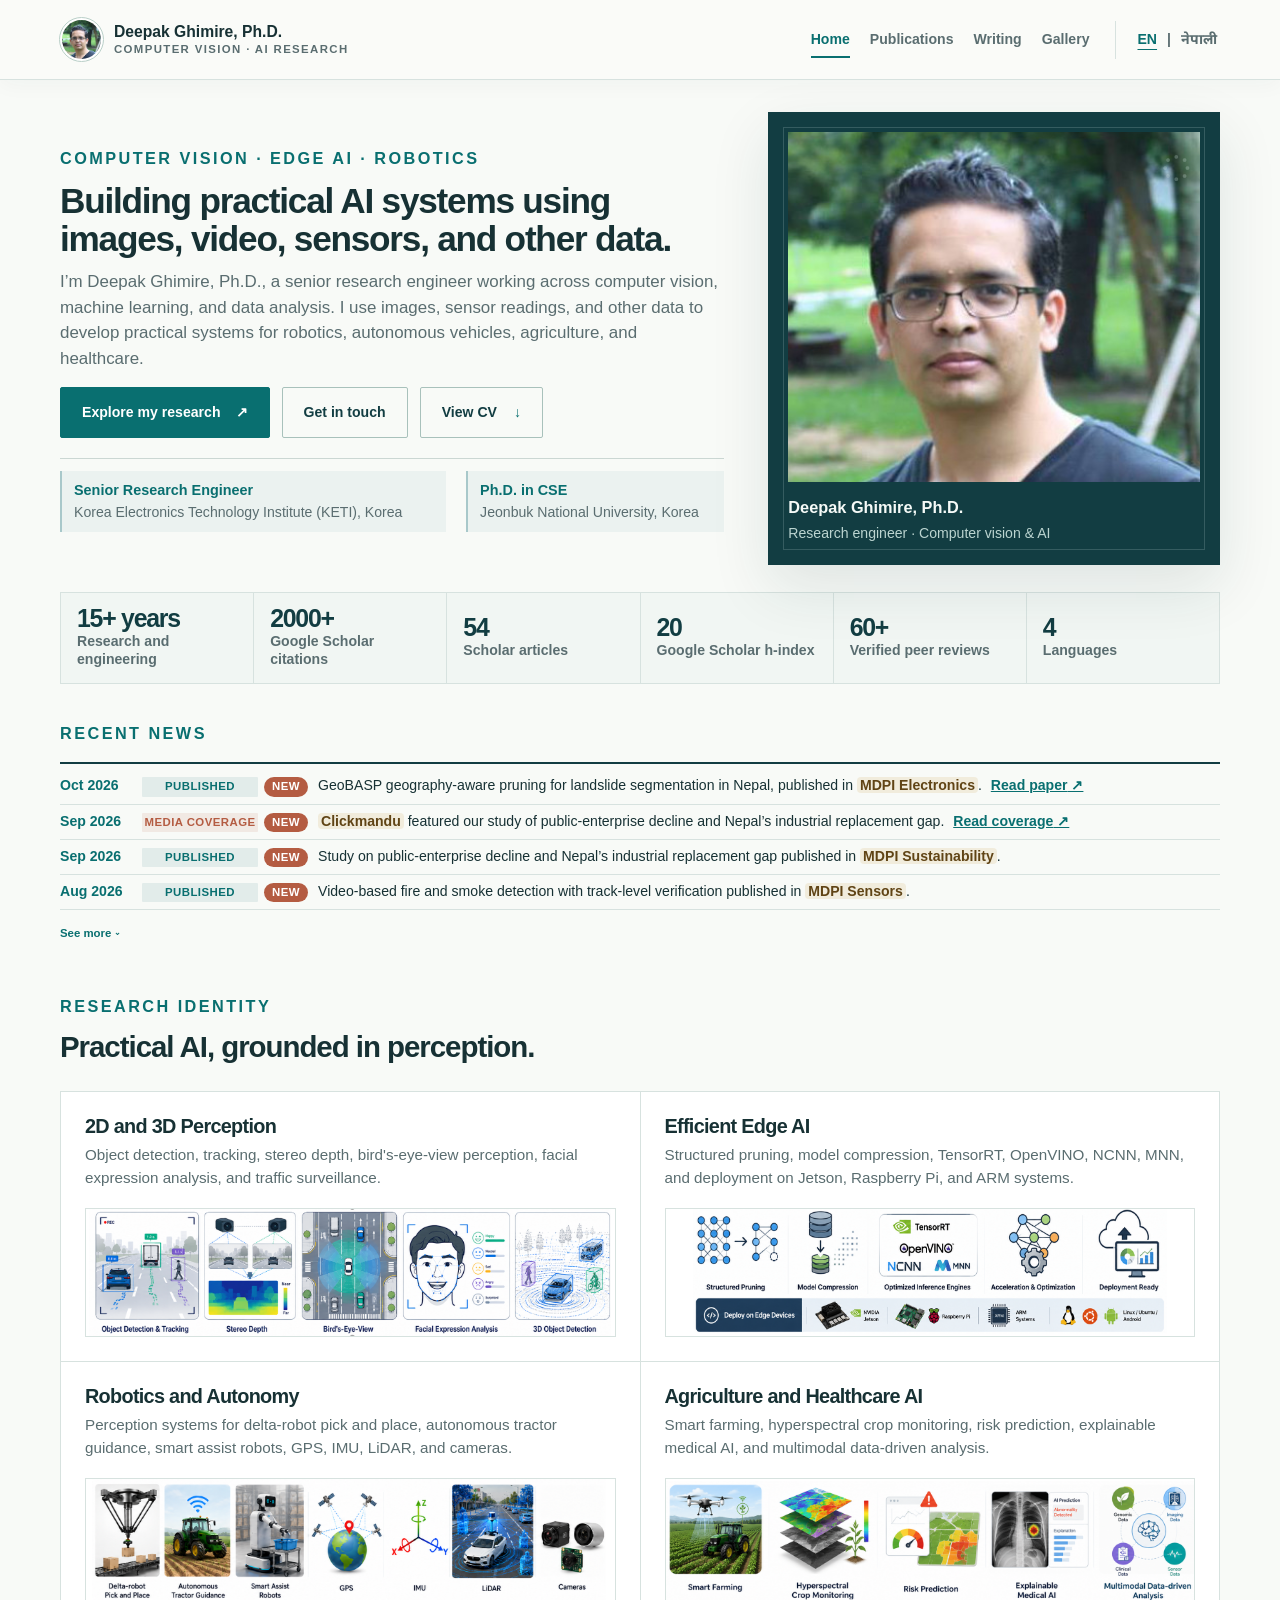
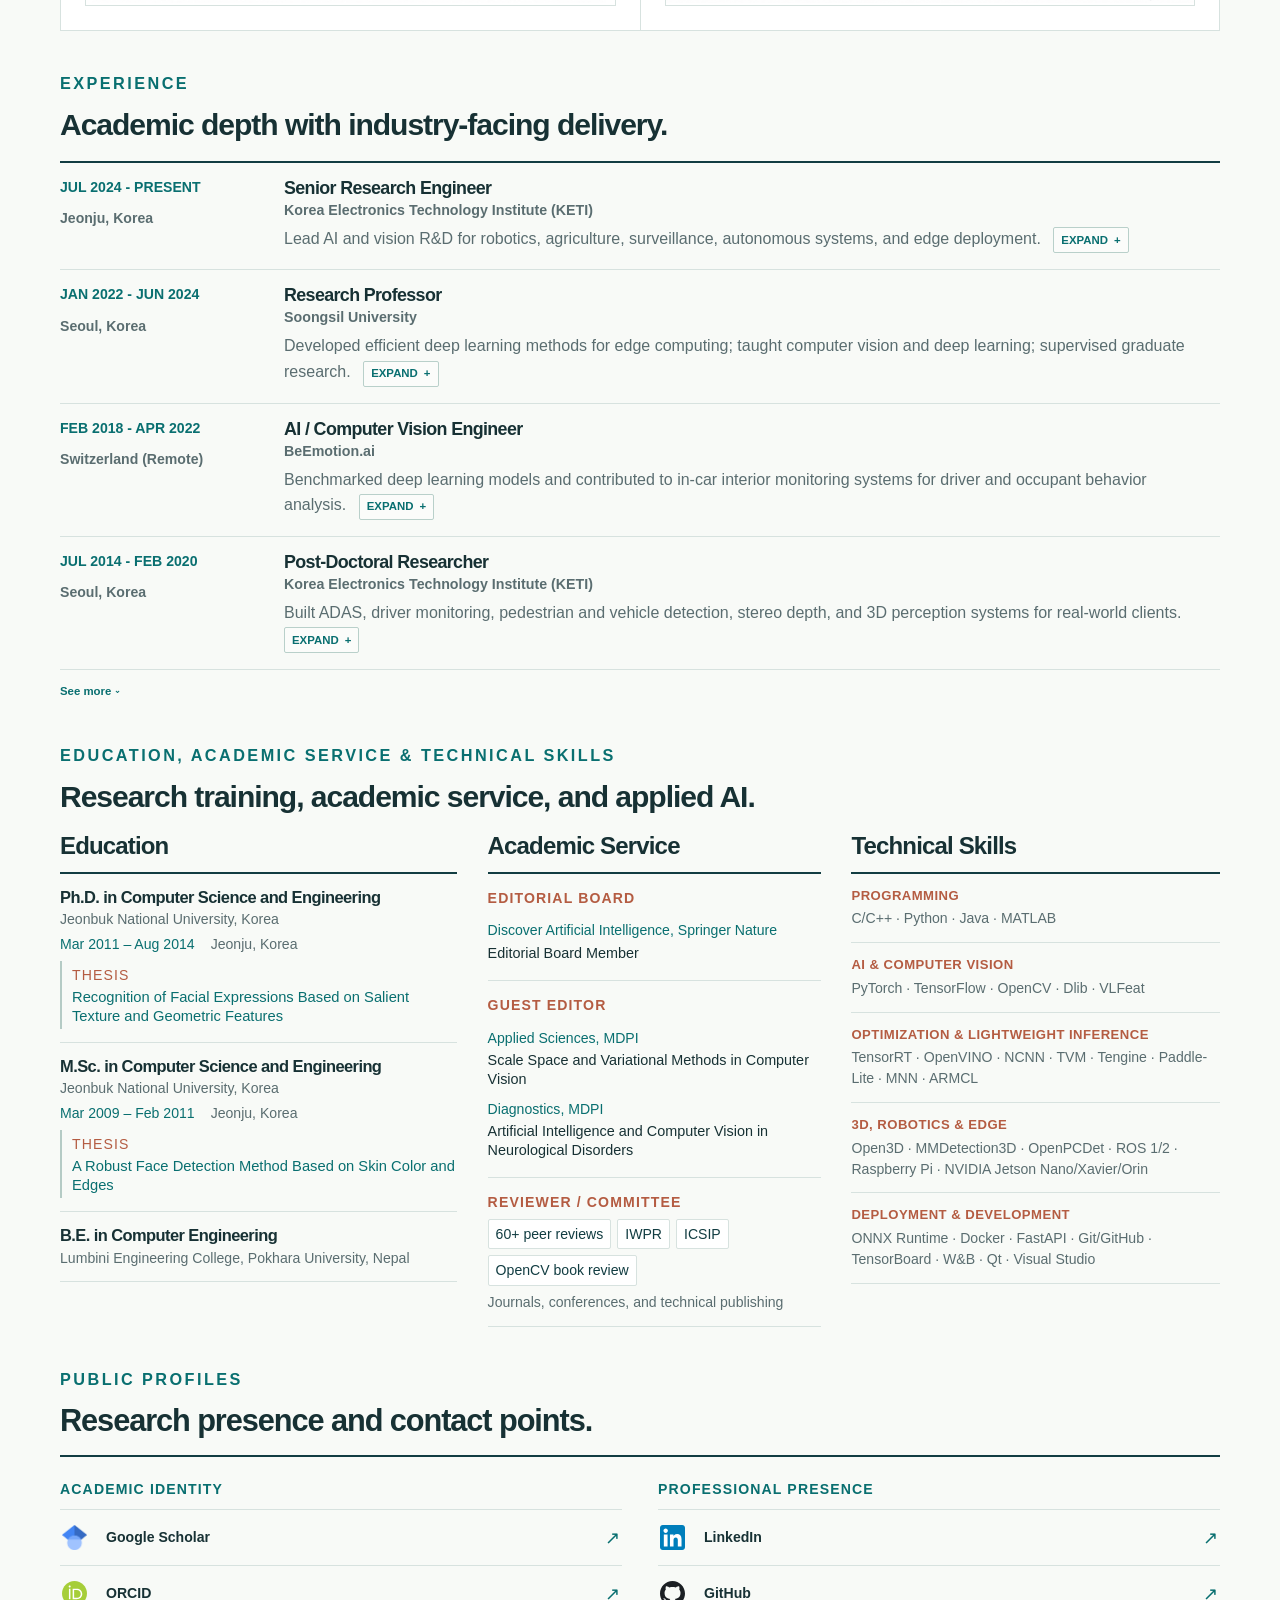
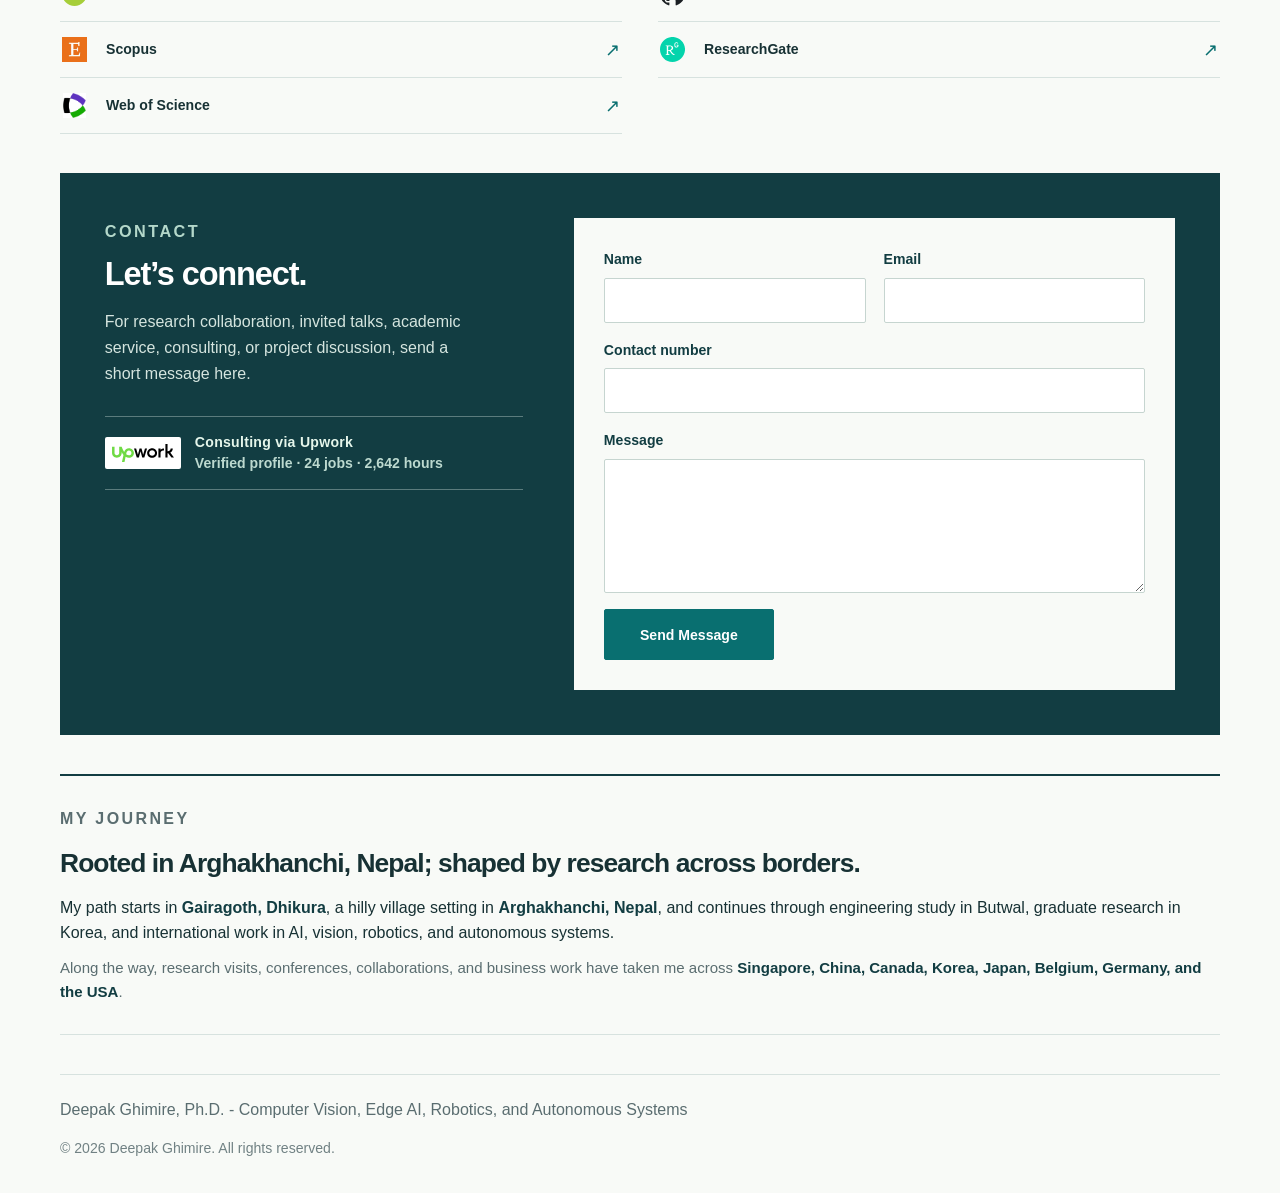
==== commit 3c1e739a: "Restore context to English news and widen badge column" ====
--- a/index.html
+++ b/index.html
@@ -6,7 +6,7 @@
   <meta name="description" content="Deepak Ghimire, Ph.D. - Computer vision, edge AI, robotics, autonomous systems, ADAS, and efficient machine learning.">
   <title>Deepak Ghimire, Ph.D. - Computer Vision, Edge AI, Robotics, and Autonomous Systems</title>
   <link rel="stylesheet" href="assets/css/styles.css?v=7">
-  <link rel="stylesheet" href="assets/css/redesign.css?v=70">
+  <link rel="stylesheet" href="assets/css/redesign.css?v=71">
 </head>
 <body>
   <header class="site-header">
@@ -494,7 +494,7 @@
     <p class="copyright">&copy; 2026 Deepak Ghimire. All rights reserved.</p>
   </footer>
 
-  <script src="assets/js/news-data.js?v=6"></script>
+  <script src="assets/js/news-data.js?v=7"></script>
   <script src="assets/js/main.js?v=10"></script>
 </body>
 </html>
--- a/assets/css/redesign.css
+++ b/assets/css/redesign.css
@@ -887,8 +887,8 @@
   .article-body { padding: 18px 16px 20px; }
 }
 @media (min-width: 901px) {
-  html[lang="en"] .news-item { grid-template-columns: 72px 154px minmax(0, 1fr); column-gap: 10px; padding: 7px 0; }
-  html[lang="en"] .news-tags { grid-template-columns: 112px 38px; gap: 4px; width: 154px; }
+  html[lang="en"] .news-item { grid-template-columns: 72px 166px minmax(0, 1fr); column-gap: 10px; padding: 7px 0; }
+  html[lang="en"] .news-tags { grid-template-columns: 116px 44px; gap: 6px; width: 166px; }
   html[lang="en"] .hero .eyebrow { margin-bottom: 11px; }
   html[lang="en"] .hero h1 { margin-bottom: 11px; line-height: 1.08; }
   html[lang="en"] .hero-text { line-height: 1.5; }
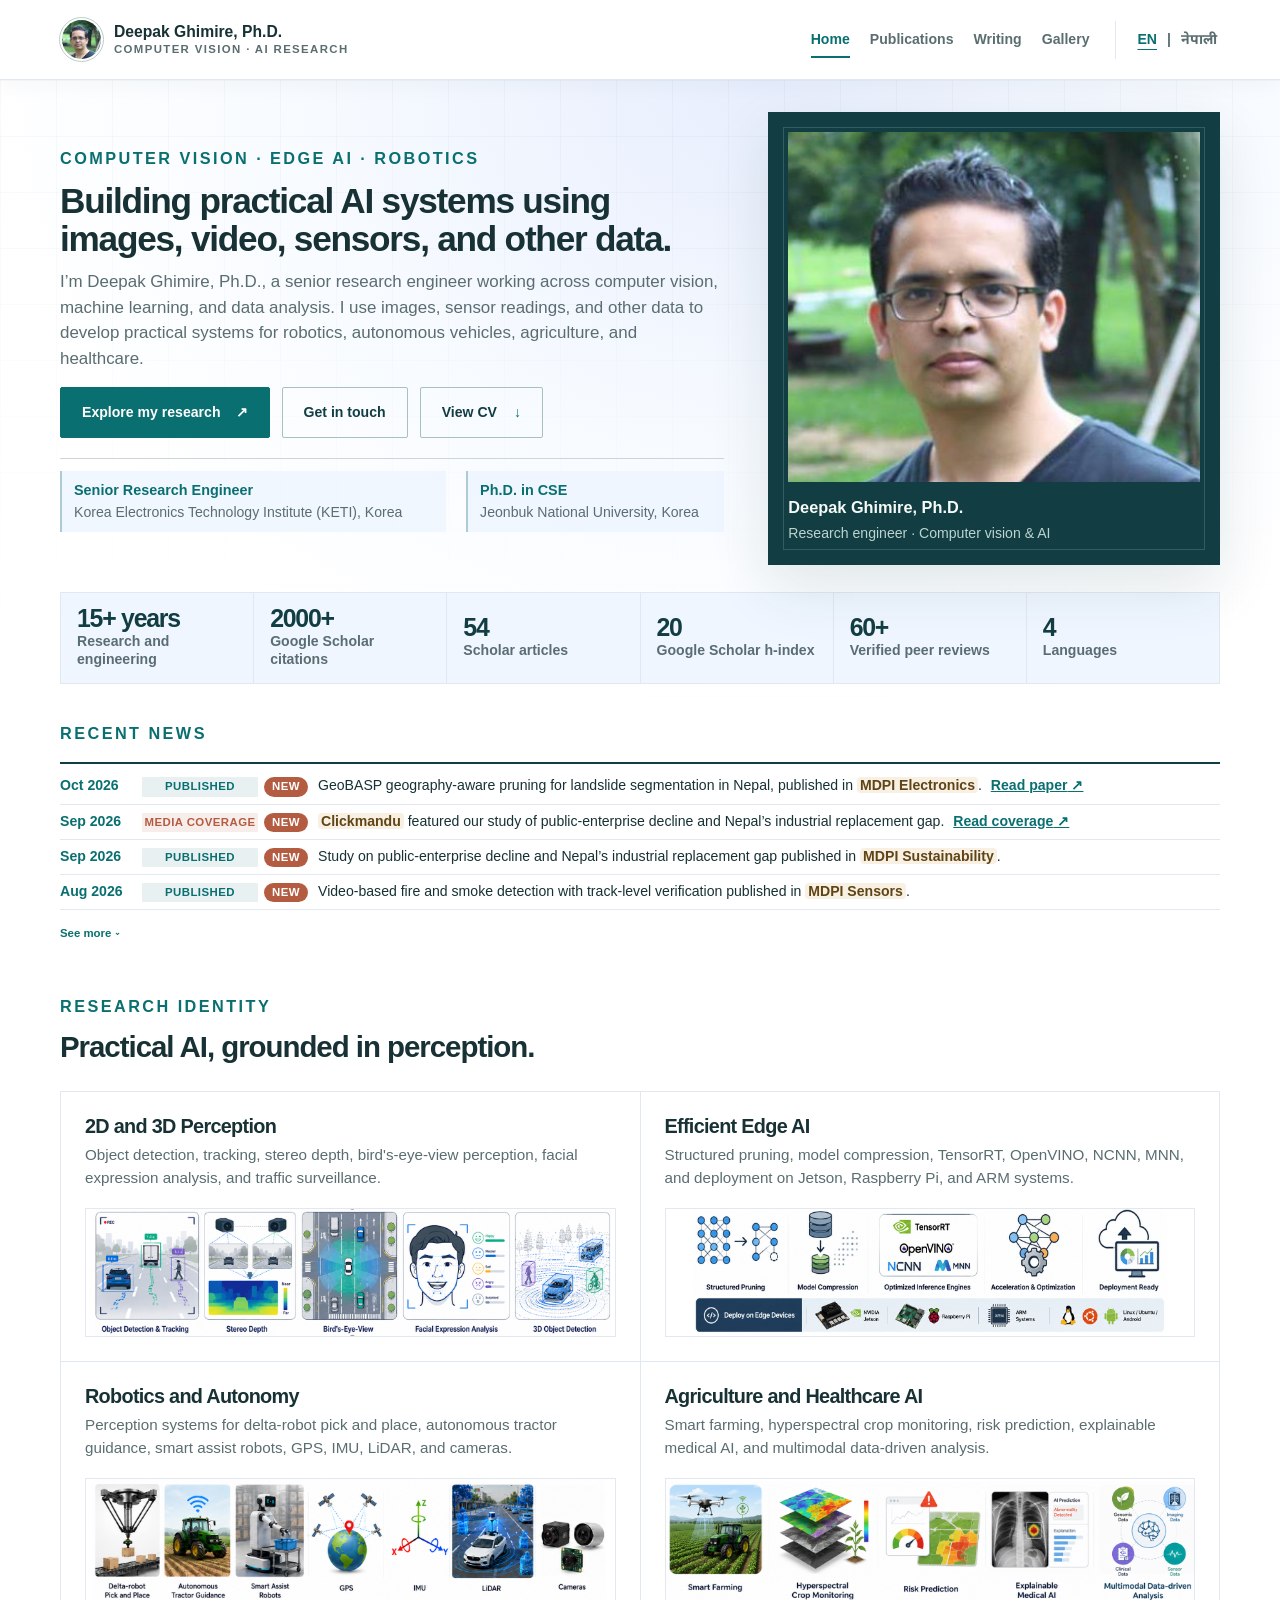
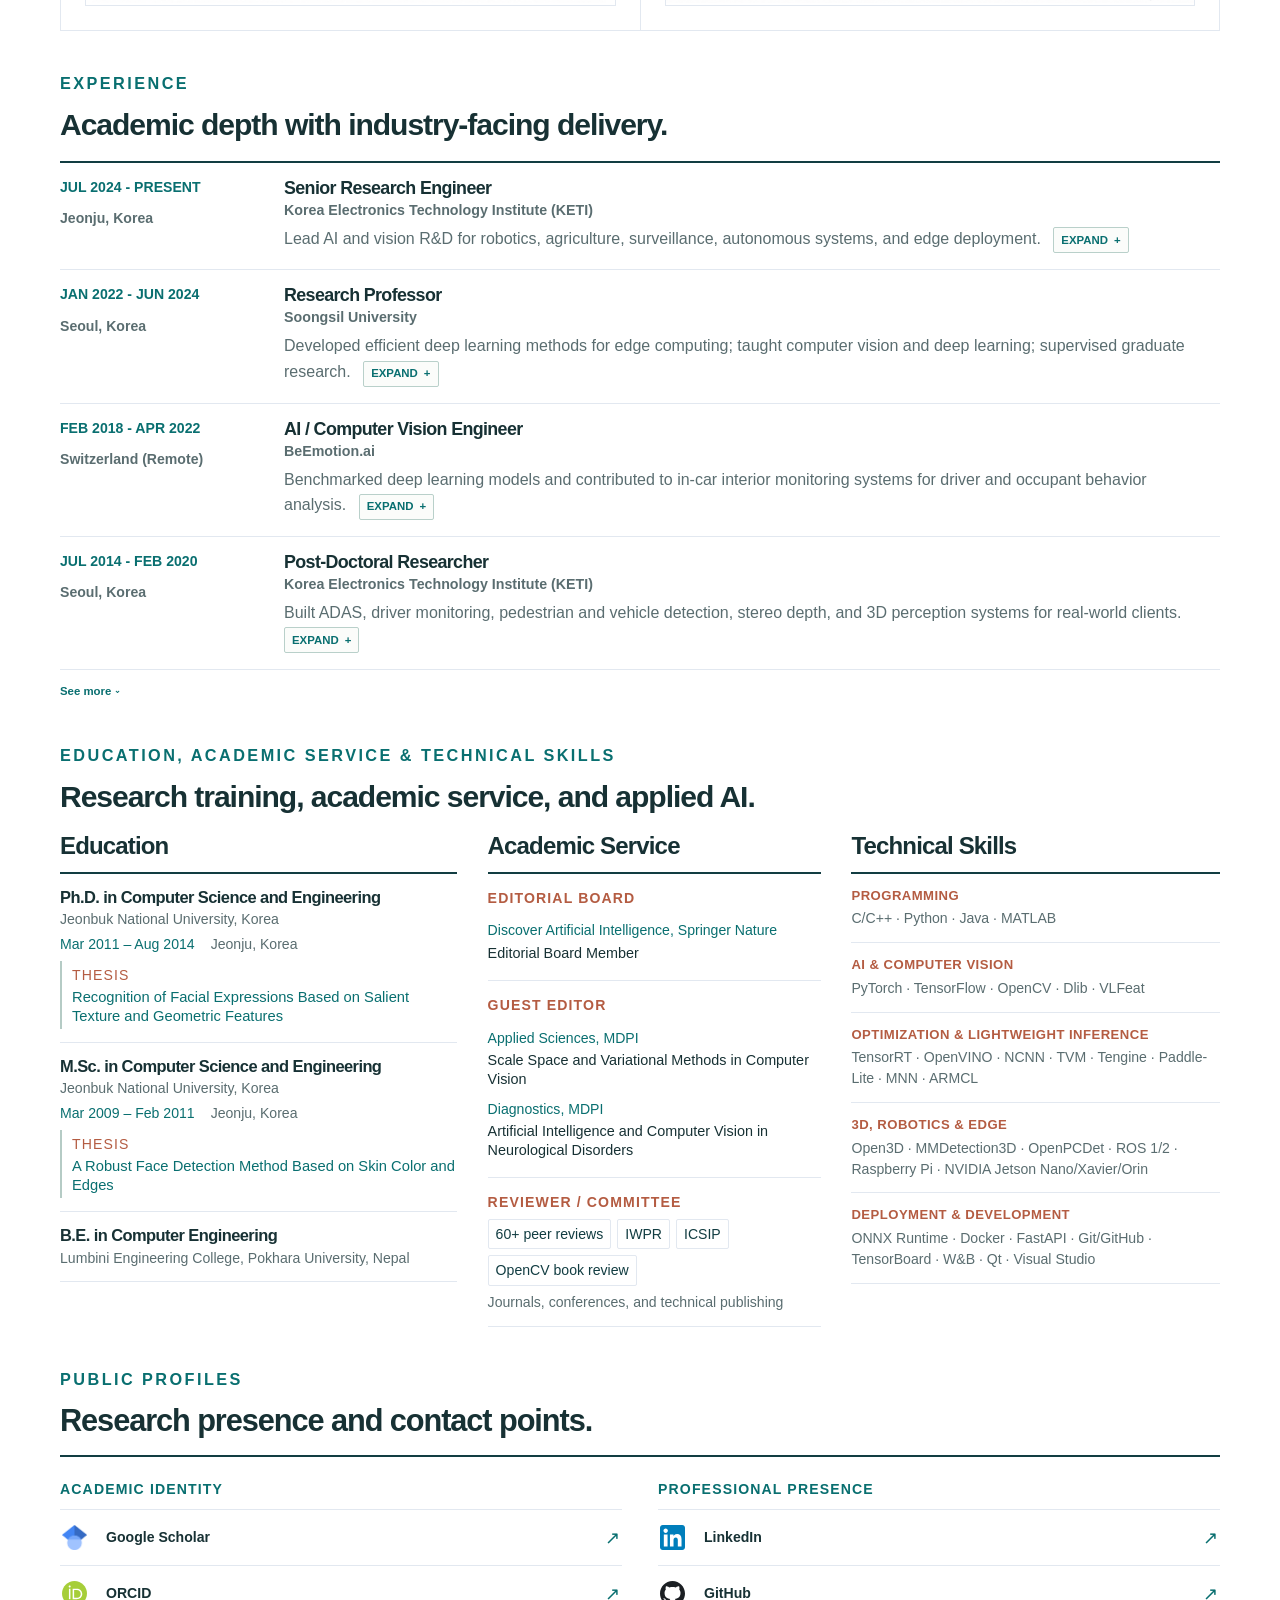
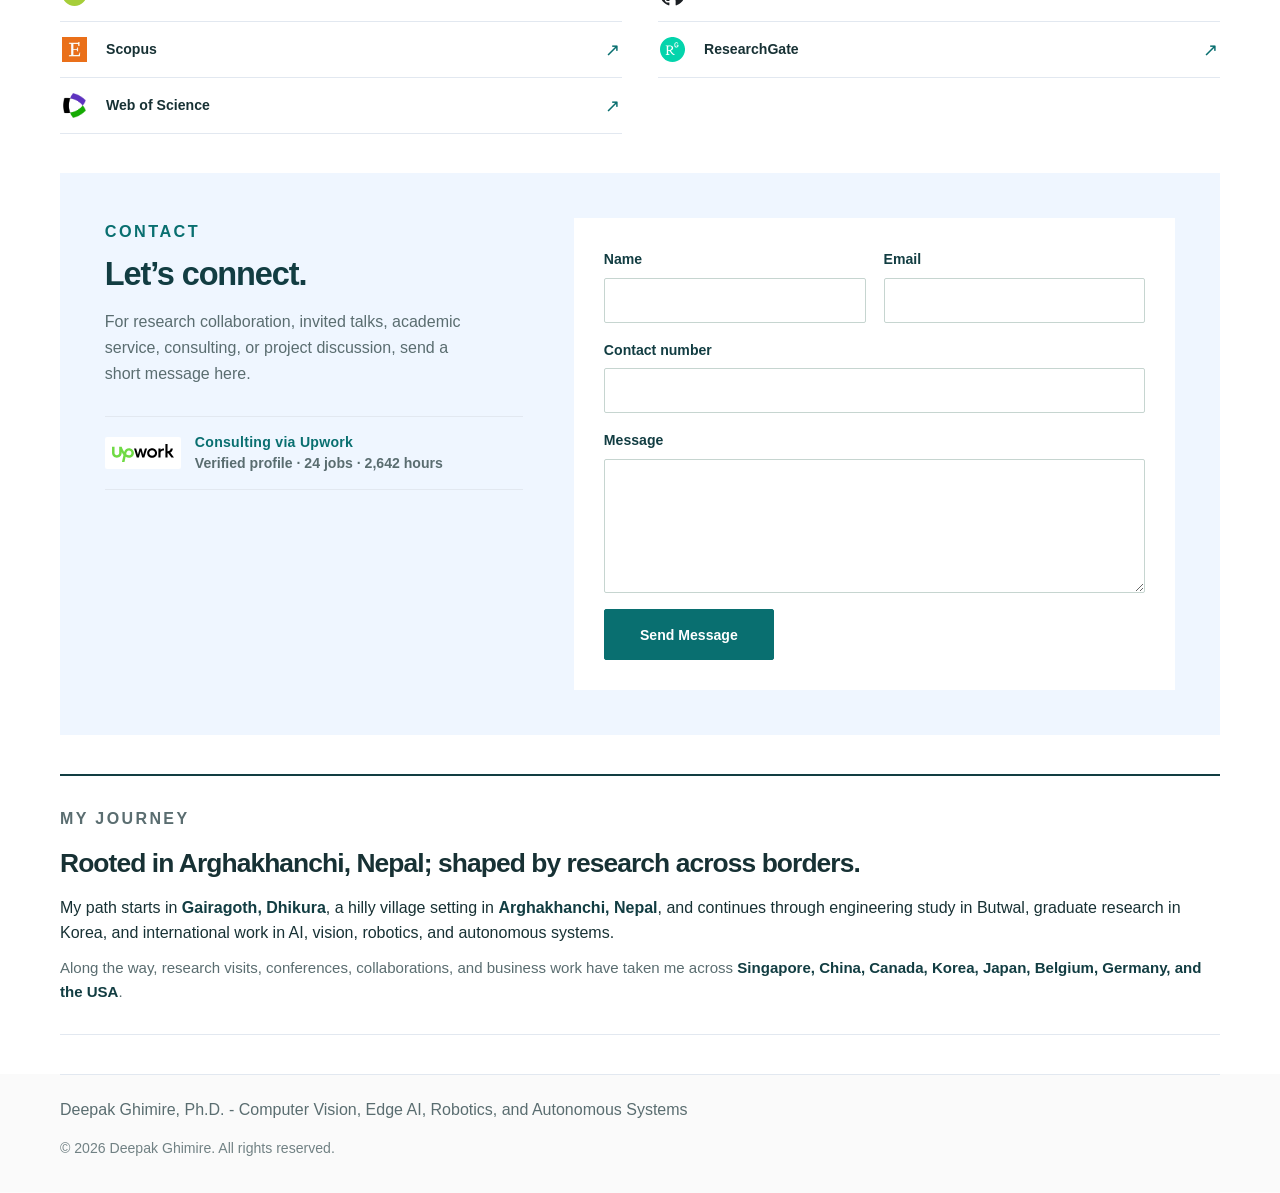
==== commit d17801a5: "Introduce white and pale blue site backgrounds" ====
--- a/index.html
+++ b/index.html
@@ -6,7 +6,7 @@
   <meta name="description" content="Deepak Ghimire, Ph.D. - Computer vision, edge AI, robotics, autonomous systems, ADAS, and efficient machine learning.">
   <title>Deepak Ghimire, Ph.D. - Computer Vision, Edge AI, Robotics, and Autonomous Systems</title>
   <link rel="stylesheet" href="assets/css/styles.css?v=7">
-  <link rel="stylesheet" href="assets/css/redesign.css?v=71">
+  <link rel="stylesheet" href="assets/css/redesign.css?v=72">
 </head>
 <body>
   <header class="site-header">
--- a/assets/css/redesign.css
+++ b/assets/css/redesign.css
@@ -11,9 +11,12 @@
 :root {
   --ink: #173134;
   --muted: #5a6d70;
-  --paper: #f8faf7;
+  --paper: #fff;
   --surface: #fff;
-  --line: #d7e2df;
+  --surface-muted: #fafafa;
+  --surface-tint: #eff6ff;
+  --surface-hover: #e7f0ff;
+  --line: #e2e8f0;
   --deep-red: #b45c42;
   --river: #096f70;
   --leaf: #527c65;
@@ -43,9 +46,29 @@
 
 html { scroll-padding-top: 92px; }
 body {
-  background: var(--paper);
+  position: relative;
+  isolation: isolate;
+  background-color: var(--paper);
+  background-image: radial-gradient(ellipse at 60% 0%, rgba(37, 99, 235, .11), rgba(239, 246, 255, .5) 42%, rgba(255, 255, 255, 0) 74%);
+  background-position: center 80px;
+  background-size: 100% 620px;
+  background-repeat: no-repeat;
   font-family: Inter, "Noto Sans Devanagari", "Nirmala UI", "Segoe UI", Arial, sans-serif;
   -webkit-font-smoothing: antialiased;
+}
+/* A quiet grid fades into the white page beneath the introductory content. */
+body::before {
+  content: "";
+  position: absolute;
+  z-index: -1;
+  top: 80px;
+  right: 0;
+  left: 0;
+  height: 560px;
+  background-image: linear-gradient(rgba(100, 116, 139, .045) 1px, transparent 1px), linear-gradient(90deg, rgba(100, 116, 139, .045) 1px, transparent 1px);
+  background-size: 56px 56px;
+  mask-image: linear-gradient(#000, transparent);
+  pointer-events: none;
 }
 html[lang="ne"] body {
   font-family: "Noto Sans Devanagari", "Nirmala UI", "Segoe UI", Arial, sans-serif;
@@ -71,7 +94,7 @@
   min-height: 80px;
   margin: 0;
   padding: 12px max(var(--page-gutter), calc((100% - var(--max)) / 2));
-  background: rgba(250, 251, 248, .96);
+  background: rgba(255, 255, 255, .96);
   border-bottom: 1px solid var(--line);
   box-shadow: 0 5px 20px rgba(18, 61, 66, .035);
 }
@@ -199,7 +222,7 @@
   .quick-menu > a:hover,
   .quick-menu > a.active,
   .quick-menu-top:hover {
-    background: #edf5f2;
+    background: var(--surface-hover);
     color: var(--river);
   }
   .quick-menu-top {
@@ -250,7 +273,7 @@
 .button.primary { border-color: var(--river); background: var(--river); }
 .button.primary:hover { background: #075b5b; }
 .button.secondary { border-color: #a8c1bb; background: transparent; }
-.button.secondary:hover { background: #edf5f2; }
+.button.secondary:hover { background: var(--surface-hover); }
 .button-label-short { display: none; }
 .cv-download-menu { position: relative; }
 .cv-download-menu summary { list-style: none; cursor: pointer; }
@@ -261,7 +284,7 @@
   color: var(--river);
   font-weight: 850;
 }
-.cv-download-menu[open] summary { border-color: var(--river); background: #edf5f2; }
+.cv-download-menu[open] summary { border-color: var(--river); background: var(--surface-tint); }
 .cv-download-options {
   position: absolute;
   top: calc(100% + 8px);
@@ -284,7 +307,7 @@
   text-decoration: none;
 }
 .cv-download-options a + a { border-top: 1px solid var(--line); }
-.cv-download-options a:hover { background: #edf5f2; }
+.cv-download-options a:hover { background: var(--surface-hover); }
 .cv-download-options strong { color: var(--river); font-size: .9rem; }
 .cv-download-options span { align-self: center; color: var(--muted); font-size: var(--minimum-text-size); }
 .hero-assurance {
@@ -302,7 +325,7 @@
   gap: 3px;
   padding: 11px 13px;
   border-left: 2px solid rgba(29, 111, 120, .32);
-  background: rgba(29, 111, 120, .055);
+  background: rgba(239, 246, 255, .85);
   color: var(--muted);
   font-size: var(--minimum-text-size);
   line-height: 1.4;
@@ -377,9 +400,9 @@
   align-content: center;
   min-height: 90px;
   padding: 14px 16px;
-  background: #f1f6f3;
-}
-.metrics-band a:hover { background: #e4f0eb; }
+  background: var(--surface-tint);
+}
+.metrics-band a:hover { background: var(--surface-hover); }
 .metrics-band strong { color: var(--night); font-size: calc(1.72rem - 2pt); font-weight: 850; letter-spacing: -.05em; white-space: nowrap; }
 .metrics-band span { font-size: var(--minimum-text-size); font-weight: 700; line-height: 1.3; }
 .section-grid, .news-section, .timeline-section, .two-column, .profiles, .contact-section, .origin-band {
@@ -403,7 +426,7 @@
 }
 .focus-card:hover, .panel:hover, .publication-card:hover, .writing-entry:hover,
 .gallery-item:hover, .timeline-content:hover { box-shadow: none; transform: none; border-color: var(--line); }
-.focus-card:hover { background: #f0f7f3; }
+.focus-card:hover { background: var(--surface-tint); }
 .focus-card h3 { font-size: 1.24rem; }
 .focus-card p { flex: 1; max-width: none; font-size: .95rem; line-height: 1.5; }
 .focus-card-image {
@@ -614,7 +637,7 @@
   background: none;
 }
 .profile-group-grid a::after { content: "↗"; align-self: center; color: var(--river); font-size: 1.1rem; font-weight: 500; }
-.profile-group-grid a:hover { padding-left: 7px; border-color: var(--river); background: #edf5f1; }
+.profile-group-grid a:hover { padding-left: 7px; border-color: var(--river); background: var(--surface-tint); }
 .profile-links img, .profile-links .researchgate-logo, .profile-links .scopus-profile img { width: 25px; height: 25px; }
 
 /* Contact uses a clear invitation and a quiet form surface. */
@@ -625,13 +648,13 @@
   padding: clamp(28px, 3.5vw, 46px);
   border: 0;
   border-radius: 0;
-  background: var(--night);
-  color: #f5faf7;
+  background: var(--surface-tint);
+  color: var(--ink);
   box-shadow: none;
 }
-.contact-intro .section-kicker { color: #b4d8ca; }
-.contact-intro h2 { margin-bottom: 16px; color: #fff; font-size: clamp(2.1rem, 3vw, 3rem); }
-.contact-intro > p:not(.section-kicker) { max-width: 42ch; color: #d5e5df; line-height: 1.6; }
+.contact-intro .section-kicker { color: var(--river); }
+.contact-intro h2 { margin-bottom: 16px; color: var(--night); font-size: clamp(2.1rem, 3vw, 3rem); }
+.contact-intro > p:not(.section-kicker) { max-width: 42ch; color: var(--muted); line-height: 1.6; }
 .contact-intro .consulting-profile {
   display: flex;
   align-items: center;
@@ -639,13 +662,13 @@
   margin-top: 30px;
   padding: 17px 0;
   border: 0;
-  border-top: 1px solid rgba(225, 241, 235, .35);
-  border-bottom: 1px solid rgba(225, 241, 235, .35);
+  border-top: 1px solid var(--line);
+  border-bottom: 1px solid var(--line);
   border-radius: 0;
   background: none;
   box-shadow: none;
 }
-.contact-intro .consulting-profile:hover { background: none; border-color: #c5dfd3; }
+.contact-intro .consulting-profile:hover { background: none; border-color: var(--river); }
 .consulting-note::after { display: none; }
 .contact-intro .consulting-profile .upwork-logo {
   float: none;
@@ -658,9 +681,9 @@
   background: #fff;
 }
 .contact-intro .consulting-profile span { display: grid; gap: 4px; min-width: 0; }
-.contact-intro .consulting-profile em { margin: 0; color: #e5f6eb; letter-spacing: .02em; text-transform: none; }
-.contact-intro .consulting-profile small { margin: 0; color: #bcd9cf; font-weight: 650; }
-.contact-form { gap: 16px 18px; padding: clamp(20px, 2.4vw, 30px); background: #f8faf7; }
+.contact-intro .consulting-profile em { margin: 0; color: var(--river); letter-spacing: .02em; text-transform: none; }
+.contact-intro .consulting-profile small { margin: 0; color: var(--muted); font-weight: 650; }
+.contact-form { gap: 16px 18px; padding: clamp(20px, 2.4vw, 30px); background: var(--surface); }
 .contact-form label:nth-of-type(3) { grid-column: 1 / -1; }
 .contact-form input, .contact-form textarea { border-color: #c6d5d0; border-radius: 2px; background: #fff; }
 .contact-form input { min-height: 45px; }
@@ -719,7 +742,7 @@
 .other-publications { border-top: 2px solid var(--night); }
 .other-pub-list { gap: 0; border-top: 1px solid var(--line); border-left: 1px solid var(--line); }
 .other-pub-list a { padding: 15px; border-width: 0 1px 1px 0; border-radius: 0; box-shadow: none; }
-.other-pub-list a:hover { transform: none; box-shadow: none; background: #f0f7f3; }
+.other-pub-list a:hover { transform: none; box-shadow: none; background: var(--surface-tint); }
 .publication-grid, .publication-list, .gallery-grid, .writing-layout { margin-bottom: 18px; }
 .writing-section { grid-template-columns: 176px minmax(0, 1fr); gap: 24px; margin-bottom: 27px; }
 .writing-section-heading { top: 104px; }
@@ -774,7 +797,13 @@
 .generated-tile.warm { background: #f3ece1; }
 .generated-tile.green { background: #e7eee3; }
 .editorial-guide { margin: 9px 0 23px; padding: 20px; }
-.site-footer { width: min(var(--max), calc(100% - var(--page-gutter) - var(--page-gutter))); padding: 22px 0 32px; }
+.site-footer {
+  width: min(var(--max), calc(100% - var(--page-gutter) - var(--page-gutter)));
+  padding: 22px 0 32px;
+  background: var(--surface-muted);
+  box-shadow: 0 0 0 100vmax var(--surface-muted);
+  clip-path: inset(0 -100vmax);
+}
 html[lang="ne"] .timeline details[open] summary::before,
 html[lang="ne"] .pub-details[open] summary::before { content: "लुकाउनुहोस्"; }
 
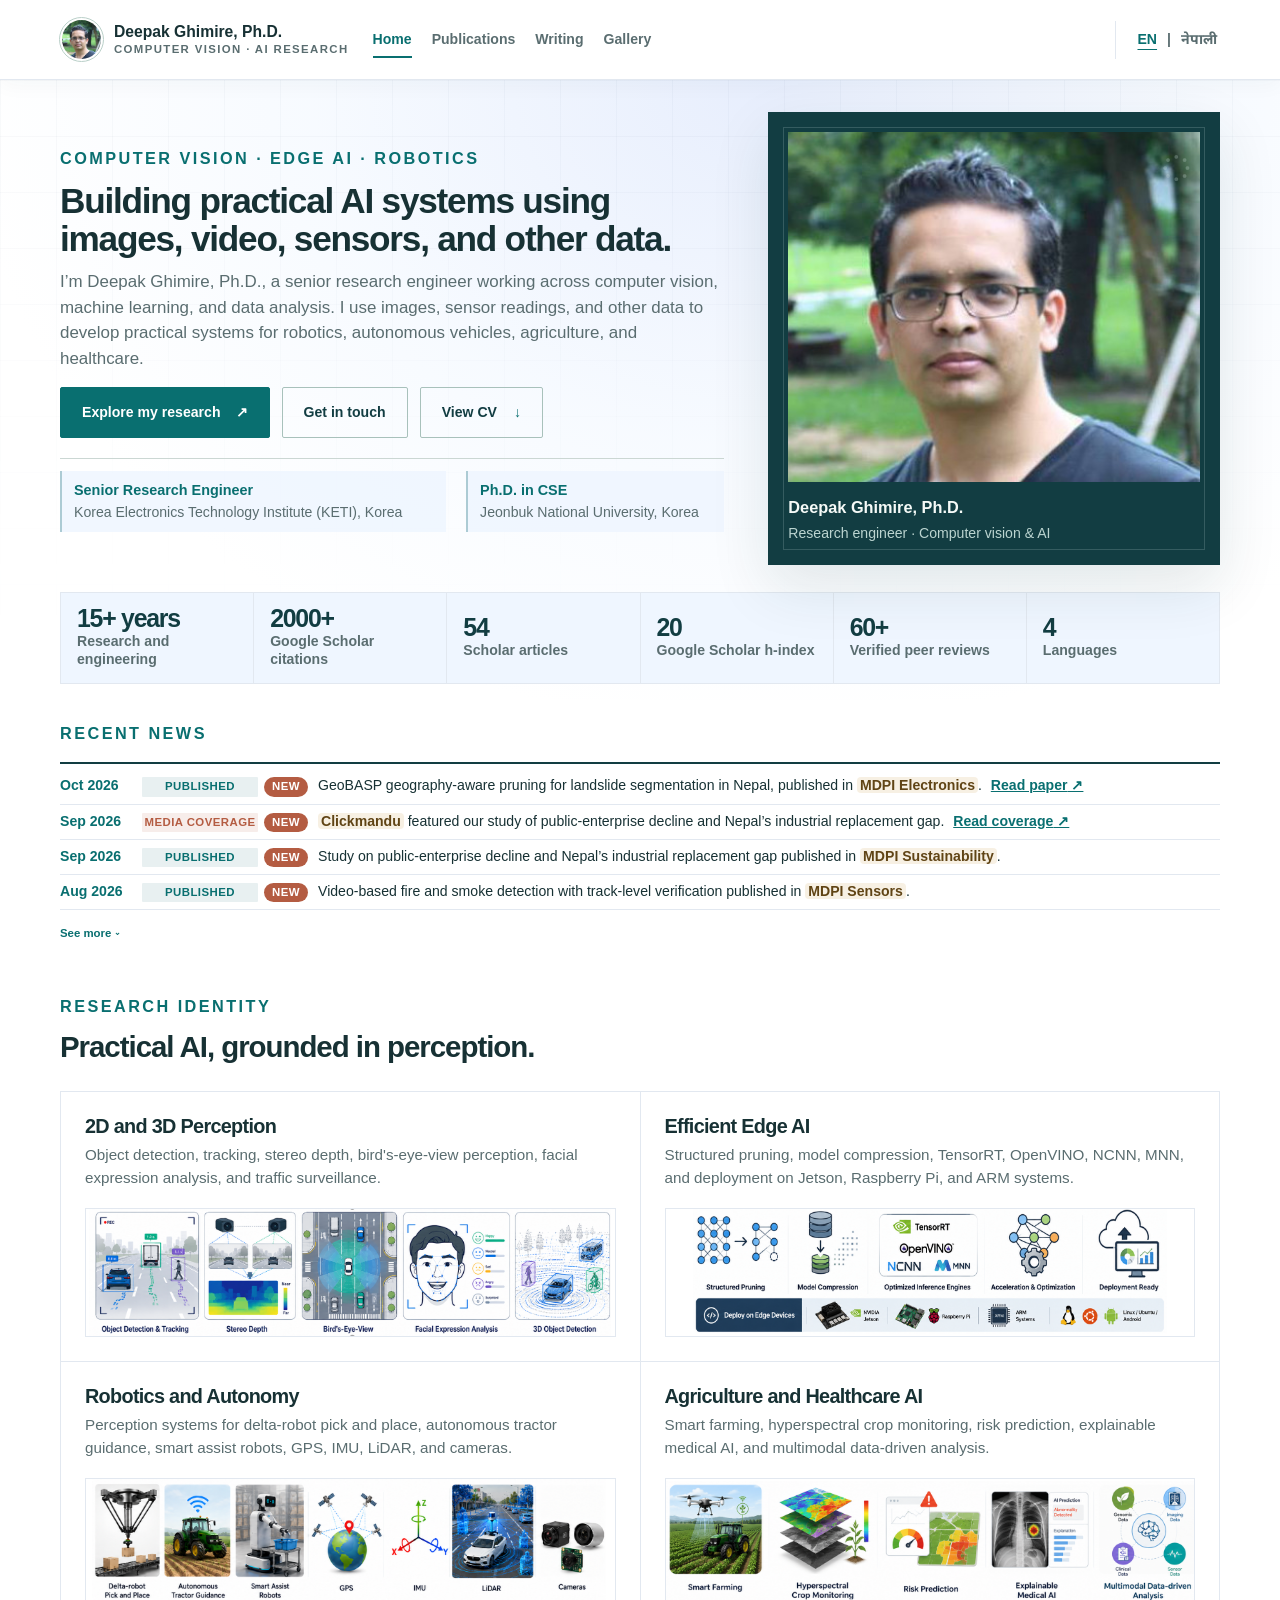
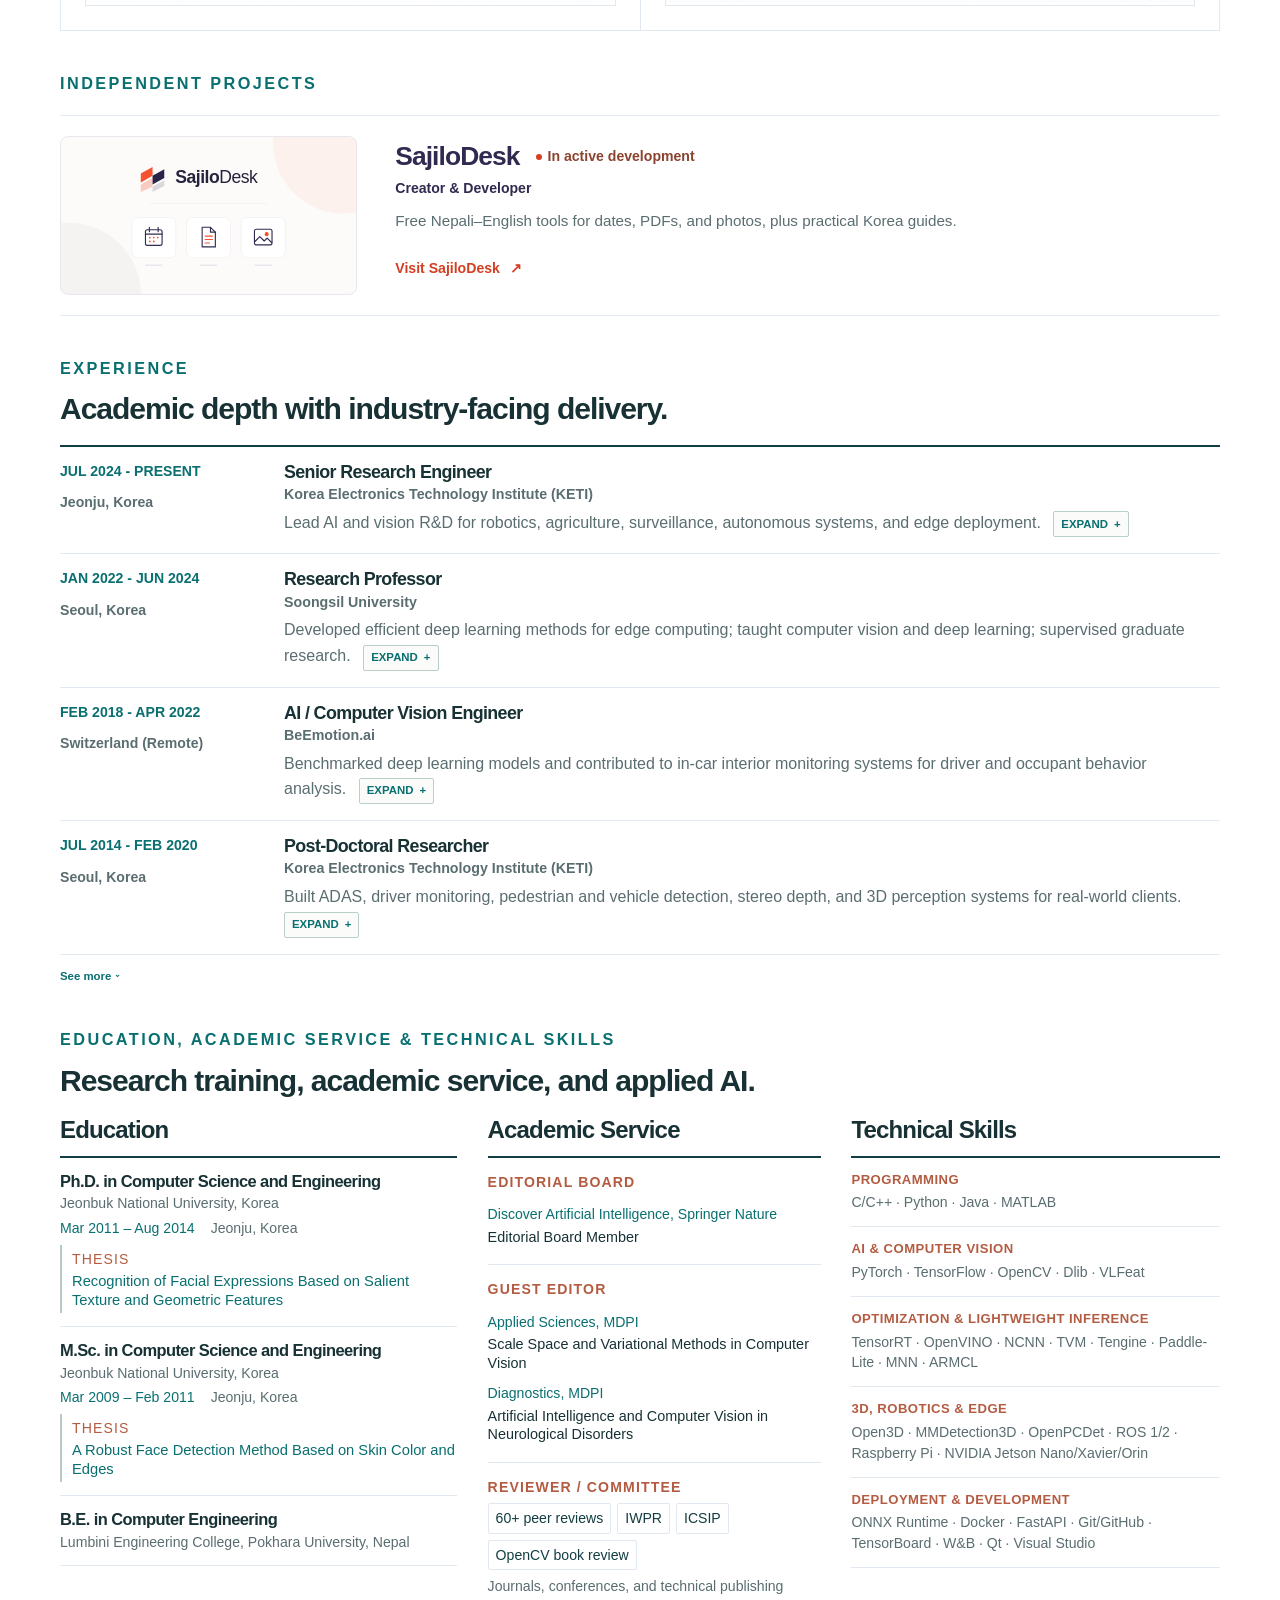
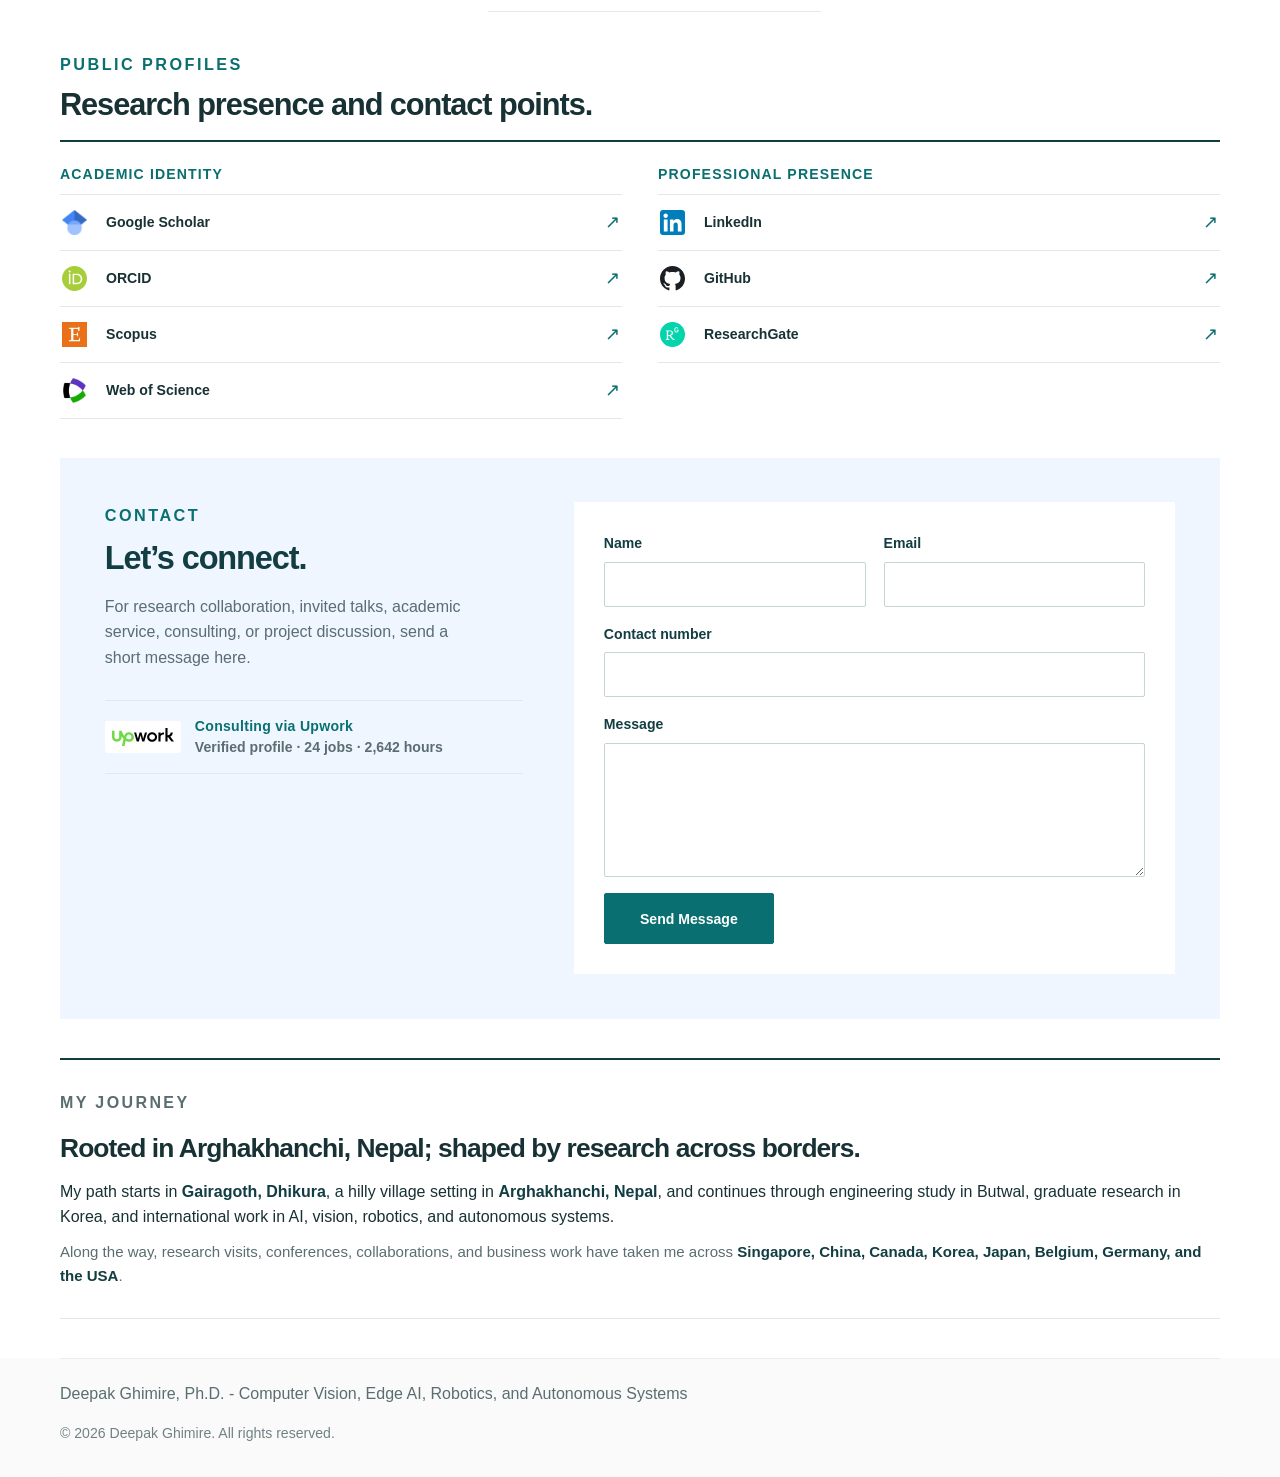
==== commit 13fbbb0b: "Feature SajiloDesk and left-align desktop navigation" ====
--- a/index.html
+++ b/index.html
@@ -6,7 +6,7 @@
   <meta name="description" content="Deepak Ghimire, Ph.D. - Computer vision, edge AI, robotics, autonomous systems, ADAS, and efficient machine learning.">
   <title>Deepak Ghimire, Ph.D. - Computer Vision, Edge AI, Robotics, and Autonomous Systems</title>
   <link rel="stylesheet" href="assets/css/styles.css?v=7">
-  <link rel="stylesheet" href="assets/css/redesign.css?v=72">
+  <link rel="stylesheet" href="assets/css/redesign.css?v=73">
 </head>
 <body>
   <header class="site-header">
@@ -38,11 +38,11 @@
           <details class="cv-download-menu">
             <summary class="button secondary"><span class="button-label-long">View CV</span><span class="button-label-short">View CV</span></summary>
             <div class="cv-download-options">
-              <a href="assets/docs/deepak-ghimire-short-cv.pdf" target="_blank" rel="noopener">
+              <a href="assets/docs/deepak-ghimire-short-cv.pdf?v=20261104" target="_blank" rel="noopener">
                 <strong>Short CV</strong>
                 <span>1-page PDF</span>
               </a>
-              <a href="assets/docs/deepak-ghimire-full-cv.pdf" target="_blank" rel="noopener">
+              <a href="assets/docs/deepak-ghimire-full-cv.pdf?v=20261104" target="_blank" rel="noopener">
                 <strong>Full CV</strong>
                 <span>3-page PDF</span>
               </a>
@@ -148,6 +148,24 @@
           </div>
         </article>
       </div>
+    </section>
+
+    <section class="projects-section" id="independent-projects" aria-labelledby="projects-heading">
+      <div class="section-heading">
+        <p class="section-kicker" id="projects-heading">Independent Projects</p>
+      </div>
+      <article class="project-feature" aria-labelledby="sajilodesk-heading">
+        <img class="project-visual" src="assets/images/sajilodesk-project.svg" alt="SajiloDesk logo with calendar, document, and photo symbols" width="600" height="320" loading="lazy" decoding="async">
+        <div class="project-copy">
+          <div class="project-title-row">
+            <h2 id="sajilodesk-heading">SajiloDesk</h2>
+            <span class="project-status">In active development</span>
+          </div>
+          <p class="project-role">Creator &amp; Developer</p>
+          <p>Free Nepali–English tools for dates, PDFs, and photos, plus practical Korea guides.</p>
+          <a class="project-visit" href="https://sajilodesk.com/en/" hreflang="en" target="_blank" rel="noopener">Visit SajiloDesk <span aria-hidden="true">↗</span></a>
+        </div>
+      </article>
     </section>
 
     <section class="timeline-section">
--- a/assets/css/redesign.css
+++ b/assets/css/redesign.css
@@ -405,7 +405,7 @@
 .metrics-band a:hover { background: var(--surface-hover); }
 .metrics-band strong { color: var(--night); font-size: calc(1.72rem - 2pt); font-weight: 850; letter-spacing: -.05em; white-space: nowrap; }
 .metrics-band span { font-size: var(--minimum-text-size); font-weight: 700; line-height: 1.3; }
-.section-grid, .news-section, .timeline-section, .two-column, .profiles, .contact-section, .origin-band {
+.section-grid, .news-section, .projects-section, .timeline-section, .two-column, .profiles, .contact-section, .origin-band {
   margin-bottom: 39px;
 }
 .section-heading { max-width: none; margin-bottom: 18px; }
@@ -442,6 +442,46 @@
   background: none;
 }
 .focus-card-image img { object-fit: contain; object-position: center; }
+
+/* Independent projects keep their own brand within the portfolio layout. */
+.project-feature {
+  --project-accent: #d43f22;
+  --project-ink: #302a50;
+  display: grid;
+  grid-template-columns: minmax(230px, .36fr) minmax(0, 1fr);
+  align-items: center;
+  gap: clamp(24px, 3vw, 40px);
+  padding: 20px 0;
+  border-top: 1px solid var(--line);
+  border-bottom: 1px solid var(--line);
+}
+.project-visual {
+  width: 100%;
+  height: auto;
+  aspect-ratio: 15 / 8;
+  border: 1px solid #e9e7ed;
+  border-radius: 8px;
+  background: #fcfbf9;
+}
+.project-copy { min-width: 0; }
+.project-title-row { display: flex; flex-wrap: wrap; align-items: center; gap: 10px 16px; margin-bottom: 5px; }
+.project-title-row h2 { margin: 0; color: var(--project-ink); font-size: min(1.65rem, var(--section-title-size)); }
+.project-status { display: inline-flex; align-items: center; gap: 6px; color: #8b422e; font-size: var(--minimum-text-size); font-weight: 650; }
+.project-status::before { content: ""; width: 6px; height: 6px; flex: 0 0 6px; border-radius: 50%; background: var(--project-accent); }
+.project-copy .project-role { margin: 0 0 9px; color: var(--project-ink); font-size: var(--minimum-text-size); font-weight: 700; }
+.project-copy > p:not(.project-role) { margin: 0 0 12px; color: var(--muted); font-size: .95rem; line-height: 1.6; }
+.project-visit {
+  display: inline-flex;
+  align-items: center;
+  gap: 10px;
+  min-height: 44px;
+  color: var(--project-accent);
+  font-size: var(--minimum-text-size);
+  font-weight: 800;
+  text-decoration: none;
+  text-underline-offset: 4px;
+}
+.project-visit:hover { color: var(--project-ink); text-decoration: underline; }
 
 /* News and career */
 .news-section .section-heading { margin-bottom: 16px; }
@@ -889,7 +929,8 @@
   .metrics-band div, .metrics-band a { min-height: 82px; padding: 12px 14px; }
   .metrics-band strong { font-size: calc(1.58rem - 2pt); }
   .metrics-band span { font-size: var(--minimum-text-size); }
-  .section-grid, .news-section, .timeline-section, .credentials-section, .two-column, .profiles, .contact-section, .origin-band { margin-bottom: 30px; }
+  .section-grid, .news-section, .projects-section, .timeline-section, .credentials-section, .two-column, .profiles, .contact-section, .origin-band { margin-bottom: 30px; }
+  .project-feature { grid-template-columns: 1fr; gap: 18px; padding: 18px 0; }
   .focus-grid { grid-template-columns: 1fr; }
   .focus-card { min-height: 0; padding: 18px 20px; }
   .focus-card-image { width: 100%; height: auto; margin: 13px 0 0; padding: 0; }
@@ -916,6 +957,7 @@
   .article-body { padding: 18px 16px 20px; }
 }
 @media (min-width: 901px) {
+  .site-nav { margin-left: 0; margin-right: auto; }
   html[lang="en"] .news-item { grid-template-columns: 72px 166px minmax(0, 1fr); column-gap: 10px; padding: 7px 0; }
   html[lang="en"] .news-tags { grid-template-columns: 116px 44px; gap: 6px; width: 166px; }
   html[lang="en"] .hero .eyebrow { margin-bottom: 11px; }
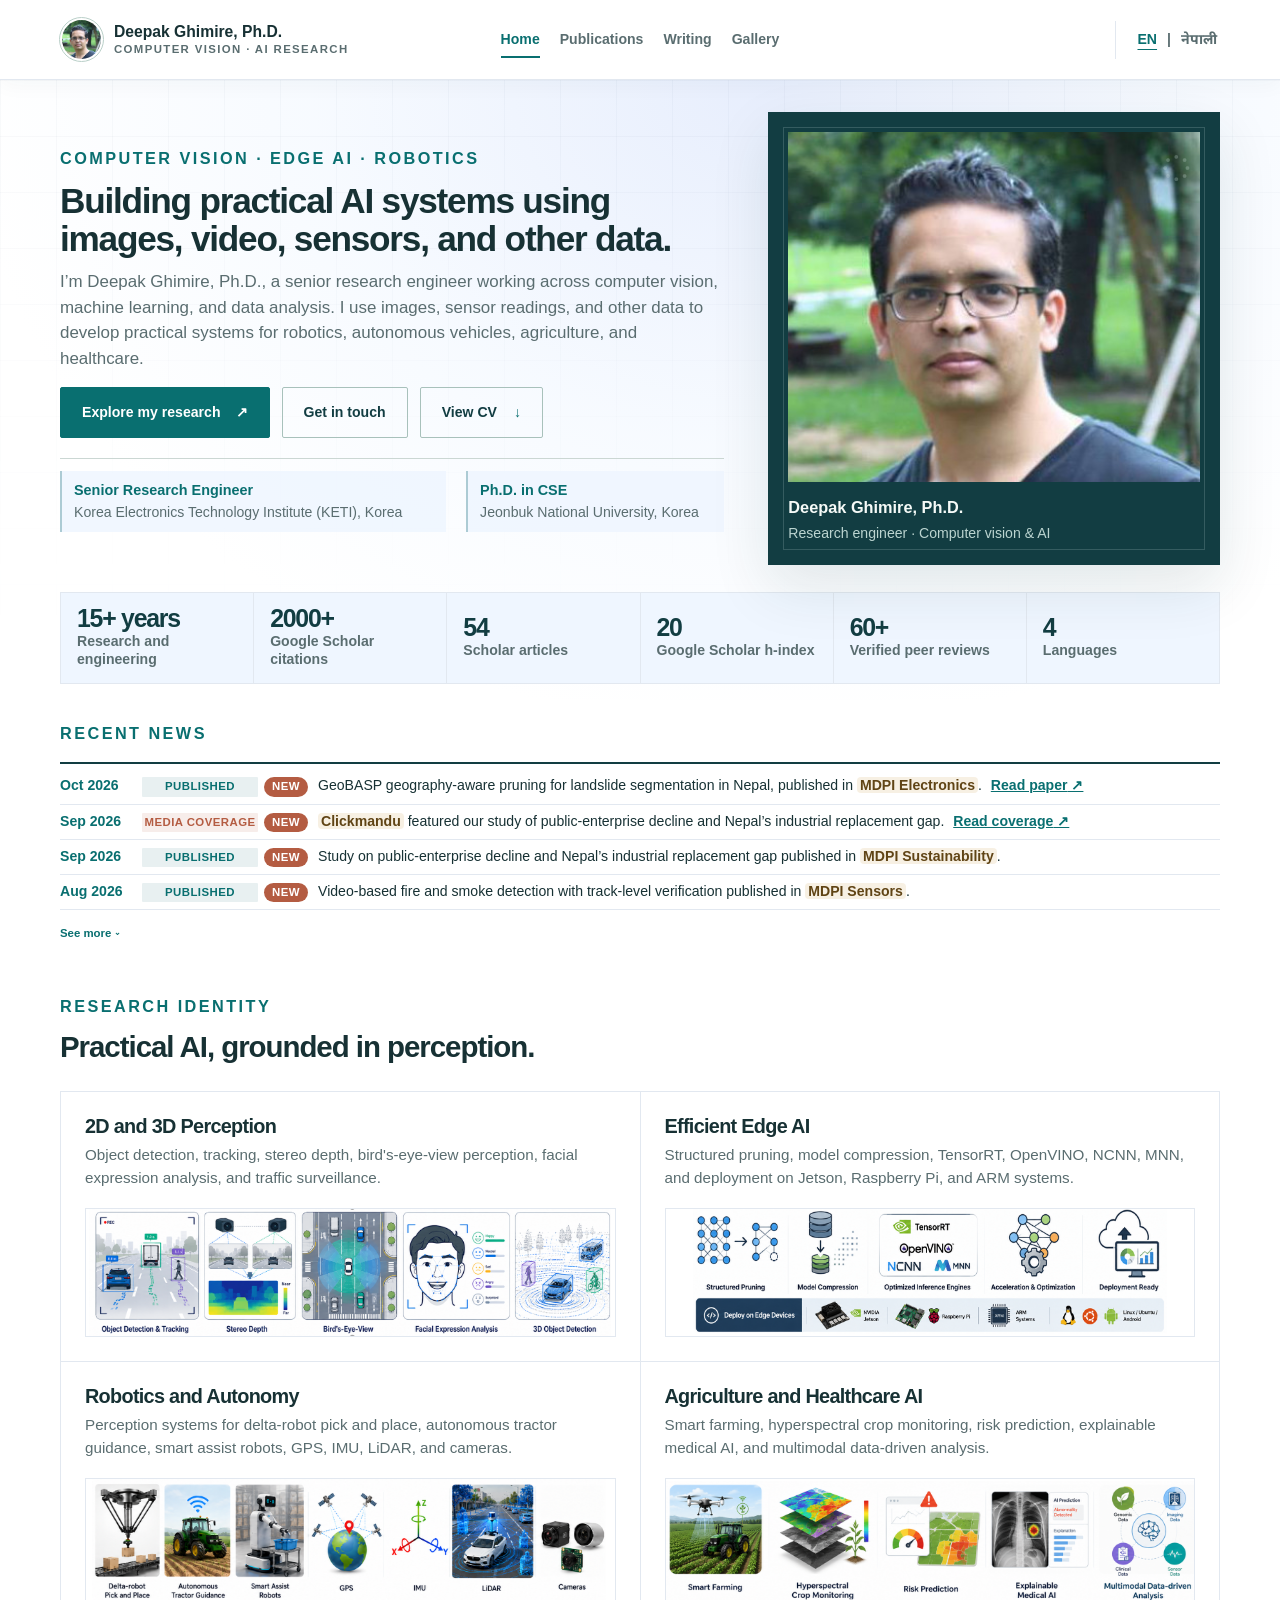
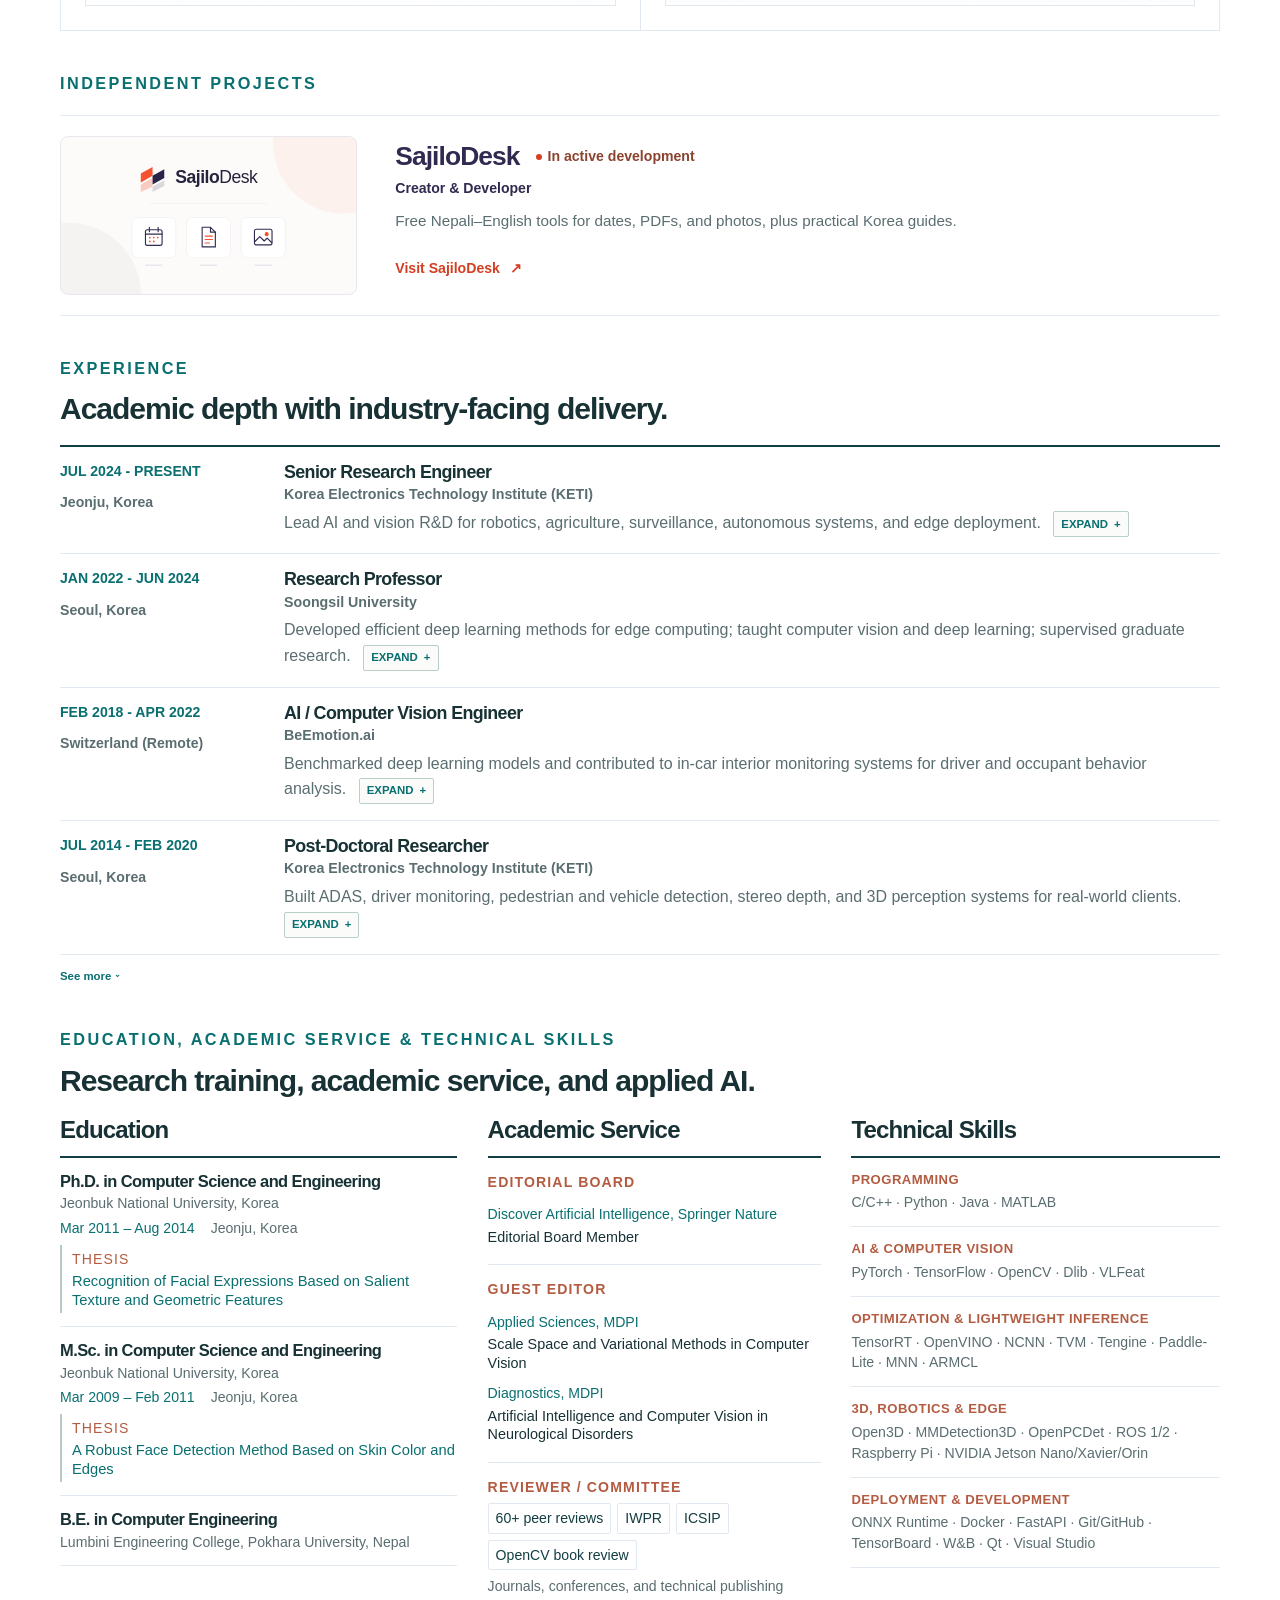
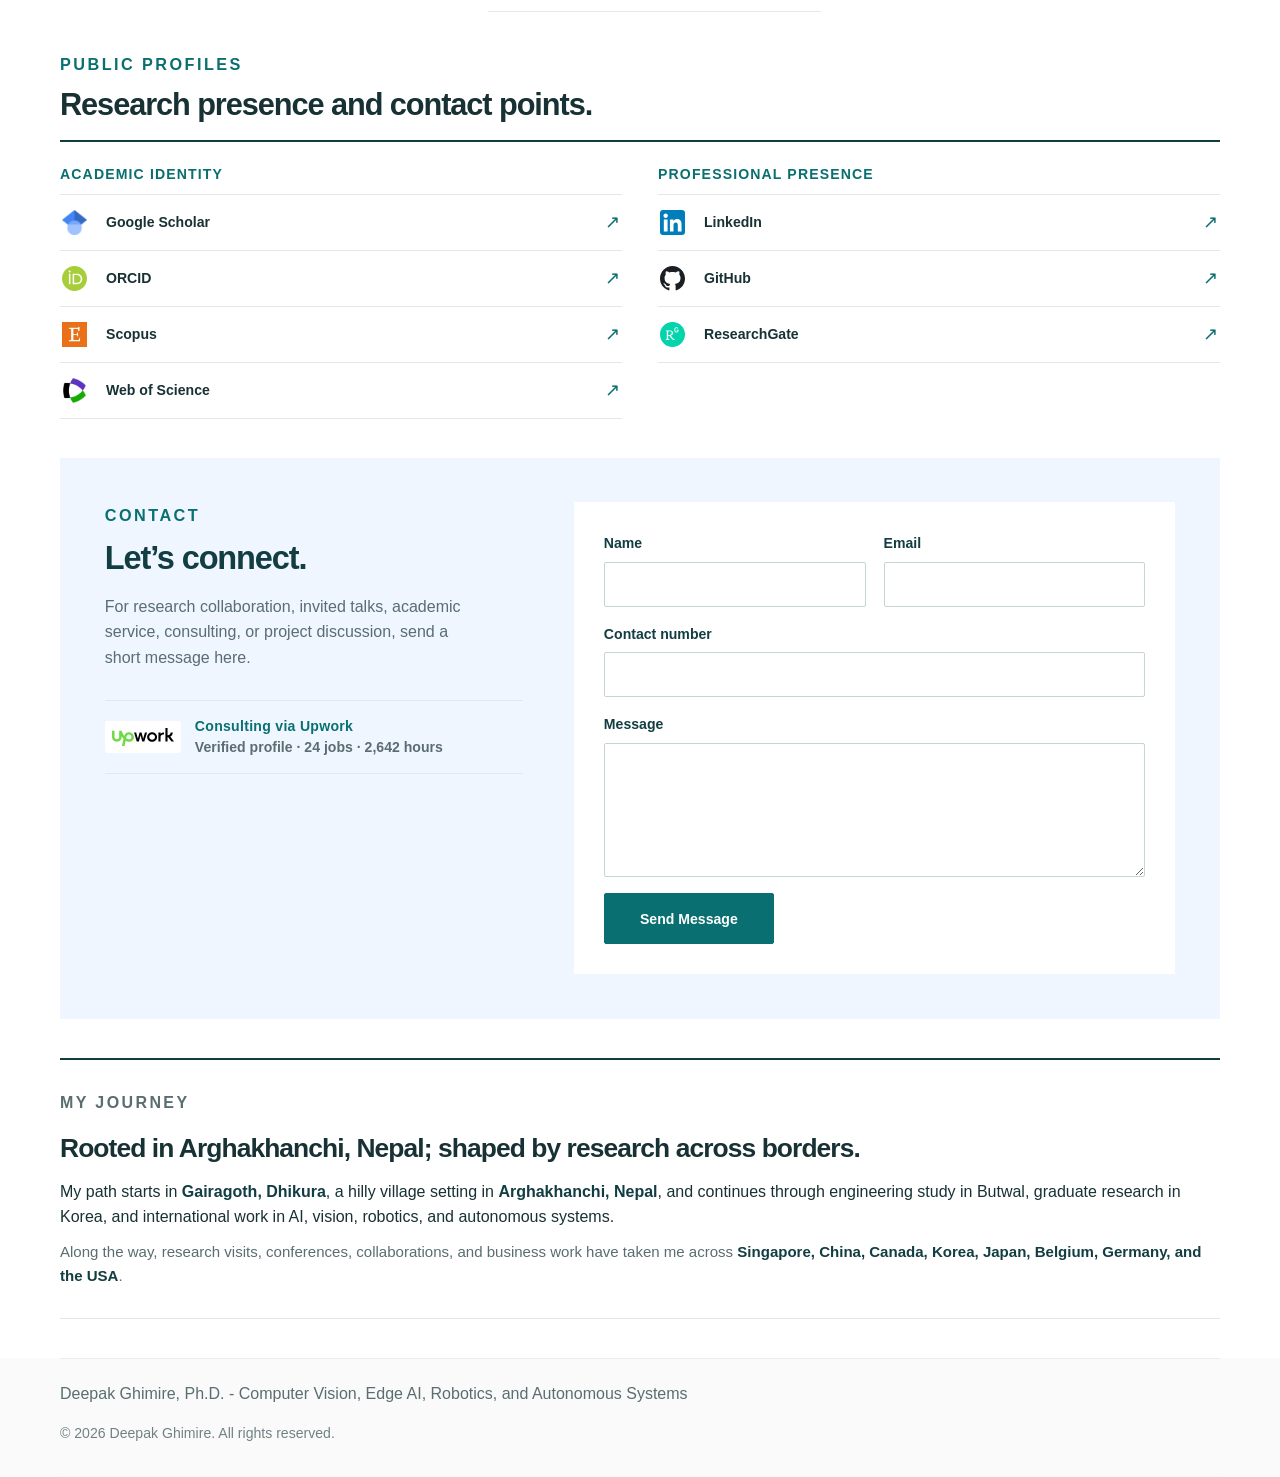
==== commit bda0f67f: "Center desktop navigation across all pages" ====
--- a/index.html
+++ b/index.html
@@ -6,7 +6,7 @@
   <meta name="description" content="Deepak Ghimire, Ph.D. - Computer vision, edge AI, robotics, autonomous systems, ADAS, and efficient machine learning.">
   <title>Deepak Ghimire, Ph.D. - Computer Vision, Edge AI, Robotics, and Autonomous Systems</title>
   <link rel="stylesheet" href="assets/css/styles.css?v=7">
-  <link rel="stylesheet" href="assets/css/redesign.css?v=73">
+  <link rel="stylesheet" href="assets/css/redesign.css?v=74">
 </head>
 <body>
   <header class="site-header">
--- a/assets/css/redesign.css
+++ b/assets/css/redesign.css
@@ -957,7 +957,10 @@
   .article-body { padding: 18px 16px 20px; }
 }
 @media (min-width: 901px) {
-  .site-nav { margin-left: 0; margin-right: auto; }
+  .site-header { display: grid; grid-template-columns: minmax(0, 1fr) auto minmax(0, 1fr); }
+  .site-header .brand { grid-column: 1; grid-row: 1; justify-self: start; }
+  .site-nav { grid-column: 2; grid-row: 1; justify-self: center; margin: 0; }
+  .language-switch { grid-column: 3; grid-row: 1; justify-self: end; }
   html[lang="en"] .news-item { grid-template-columns: 72px 166px minmax(0, 1fr); column-gap: 10px; padding: 7px 0; }
   html[lang="en"] .news-tags { grid-template-columns: 116px 44px; gap: 6px; width: 166px; }
   html[lang="en"] .hero .eyebrow { margin-bottom: 11px; }
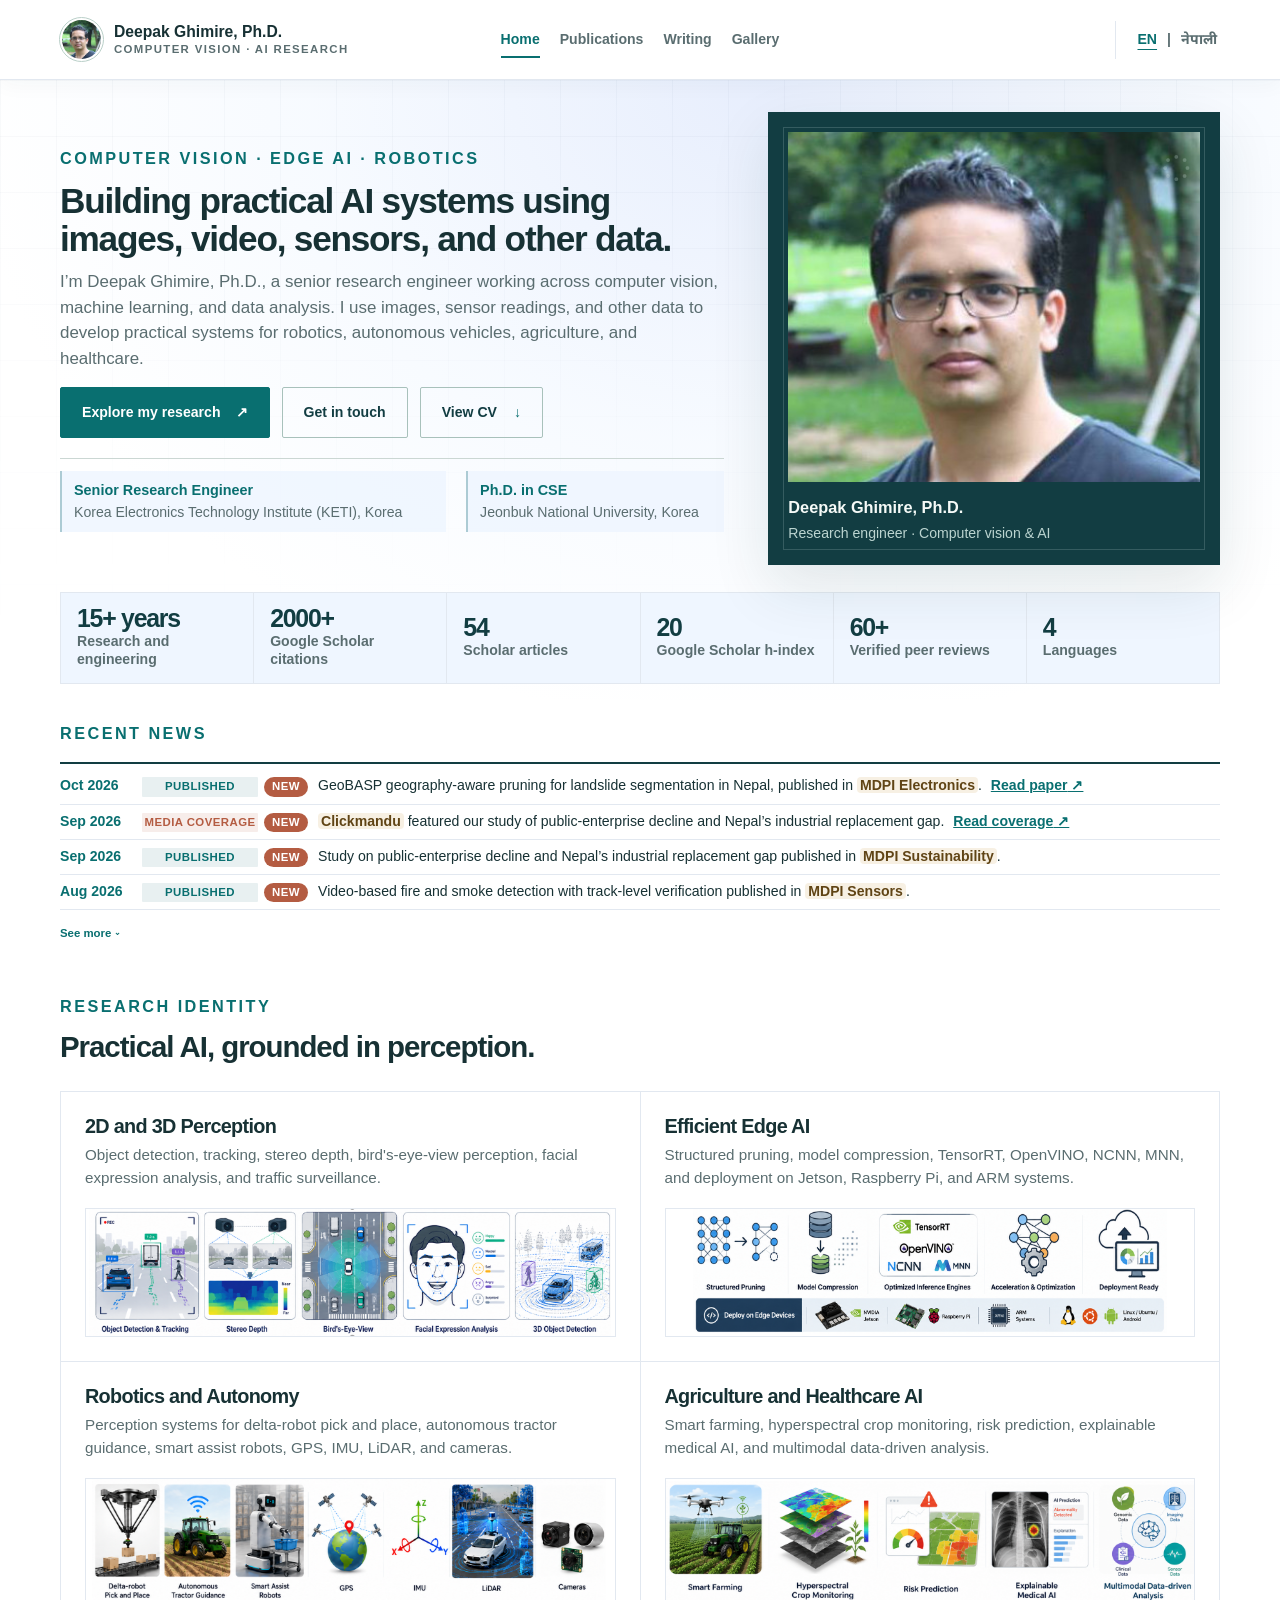
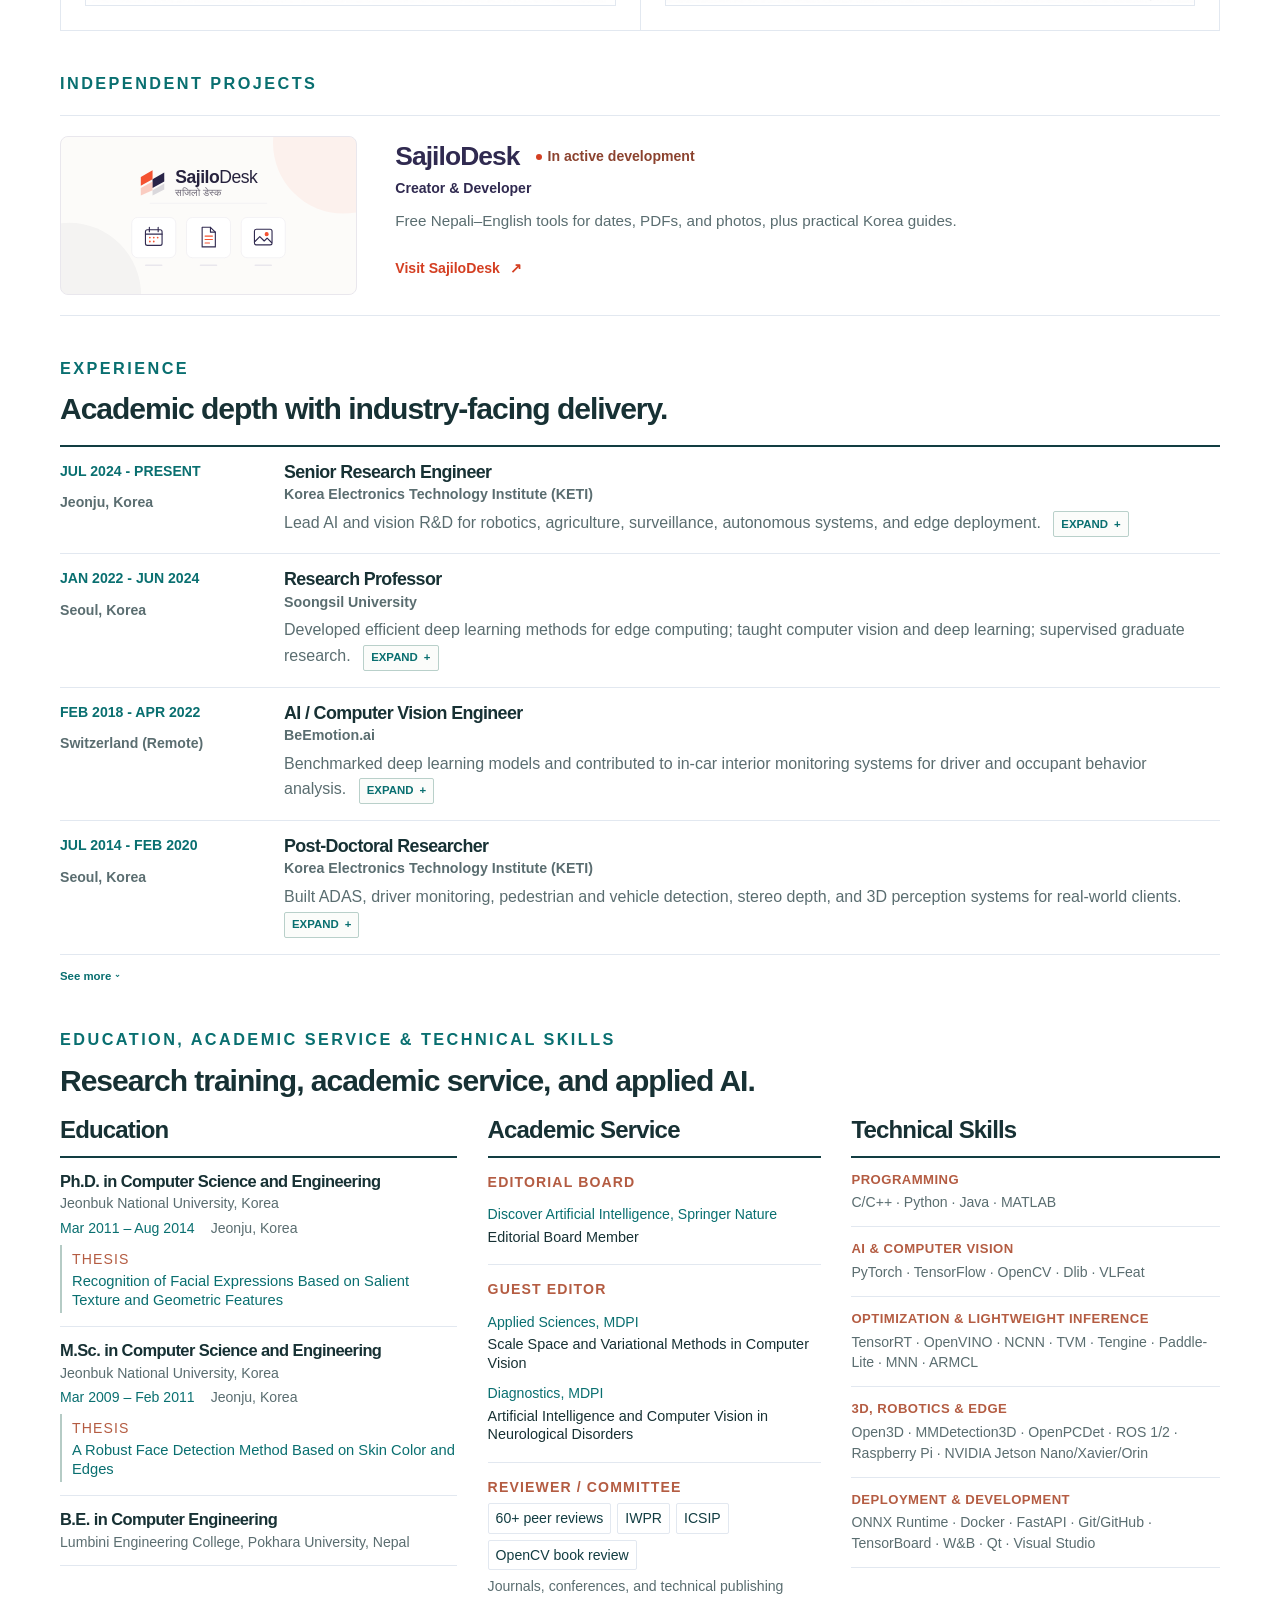
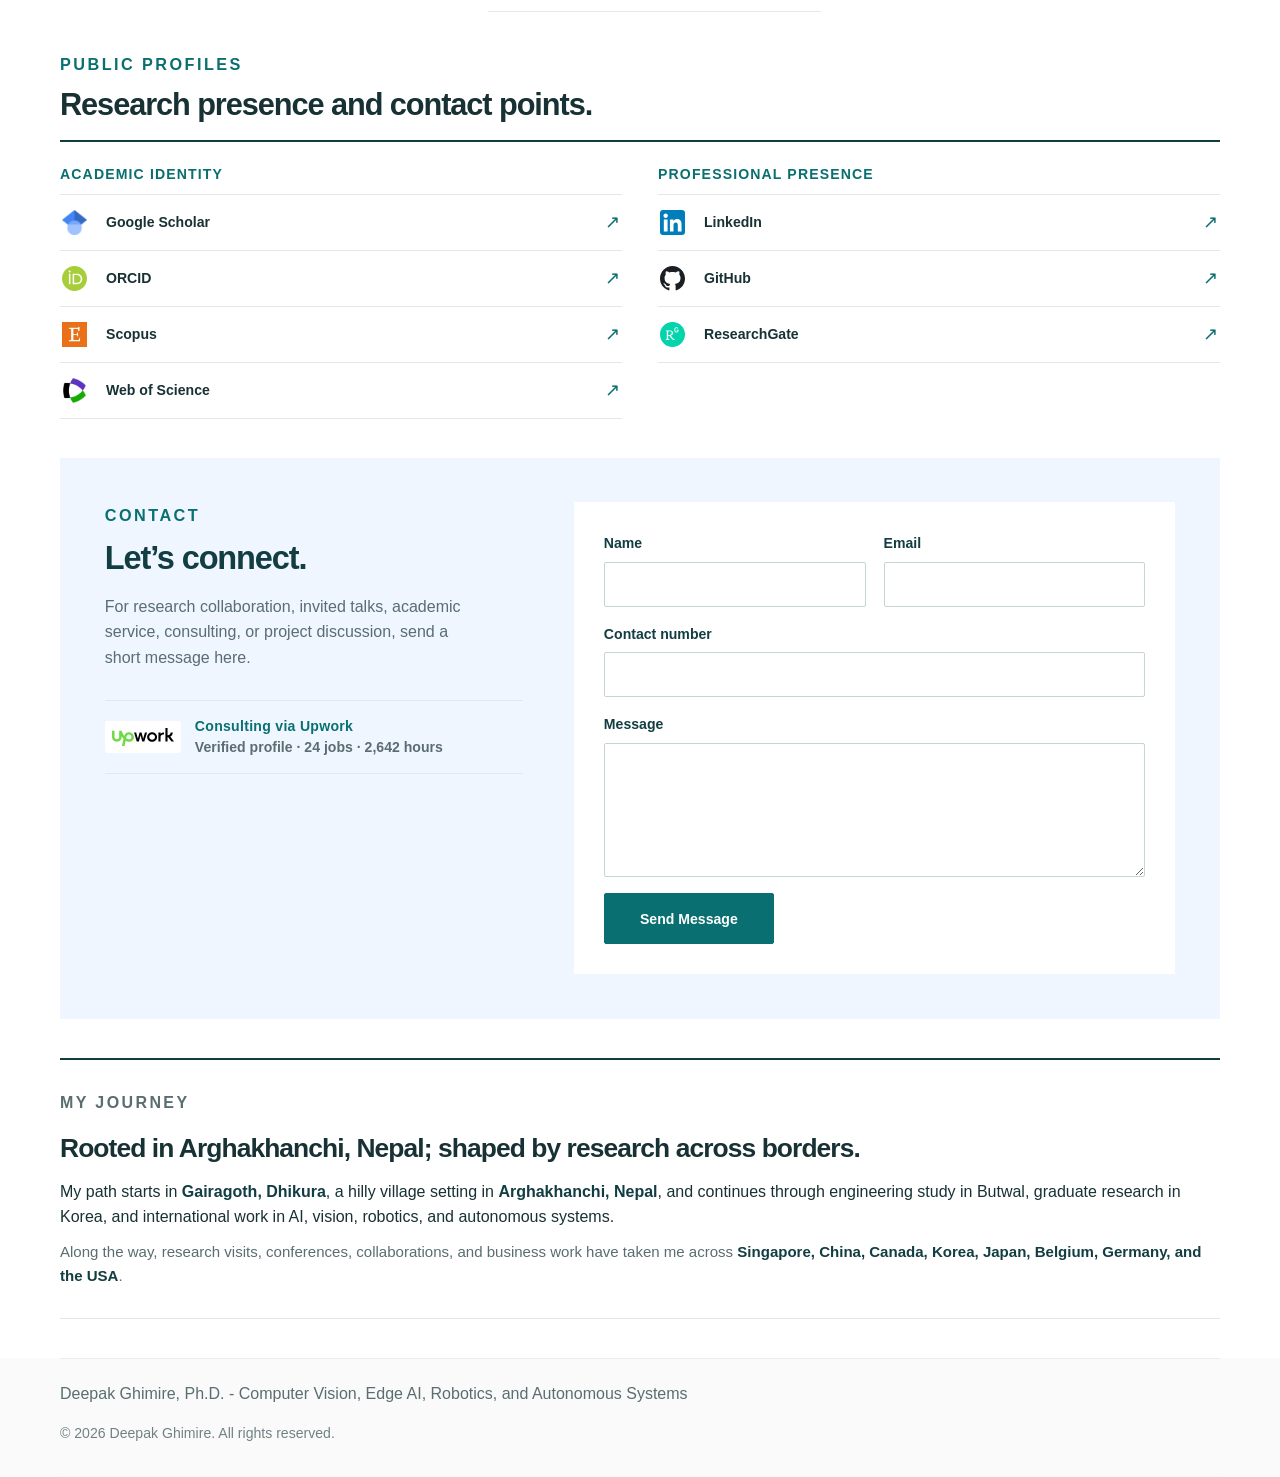
==== commit f4e65bf9: "Add Nepali name to SajiloDesk logo illustration" ====
--- a/index.html
+++ b/index.html
@@ -155,7 +155,7 @@
         <p class="section-kicker" id="projects-heading">Independent Projects</p>
       </div>
       <article class="project-feature" aria-labelledby="sajilodesk-heading">
-        <img class="project-visual" src="assets/images/sajilodesk-project.svg" alt="SajiloDesk logo with calendar, document, and photo symbols" width="600" height="320" loading="lazy" decoding="async">
+        <img class="project-visual" src="assets/images/sajilodesk-project.svg?v=2" alt="Bilingual SajiloDesk logo with calendar, document, and photo symbols" width="600" height="320" loading="lazy" decoding="async">
         <div class="project-copy">
           <div class="project-title-row">
             <h2 id="sajilodesk-heading">SajiloDesk</h2>
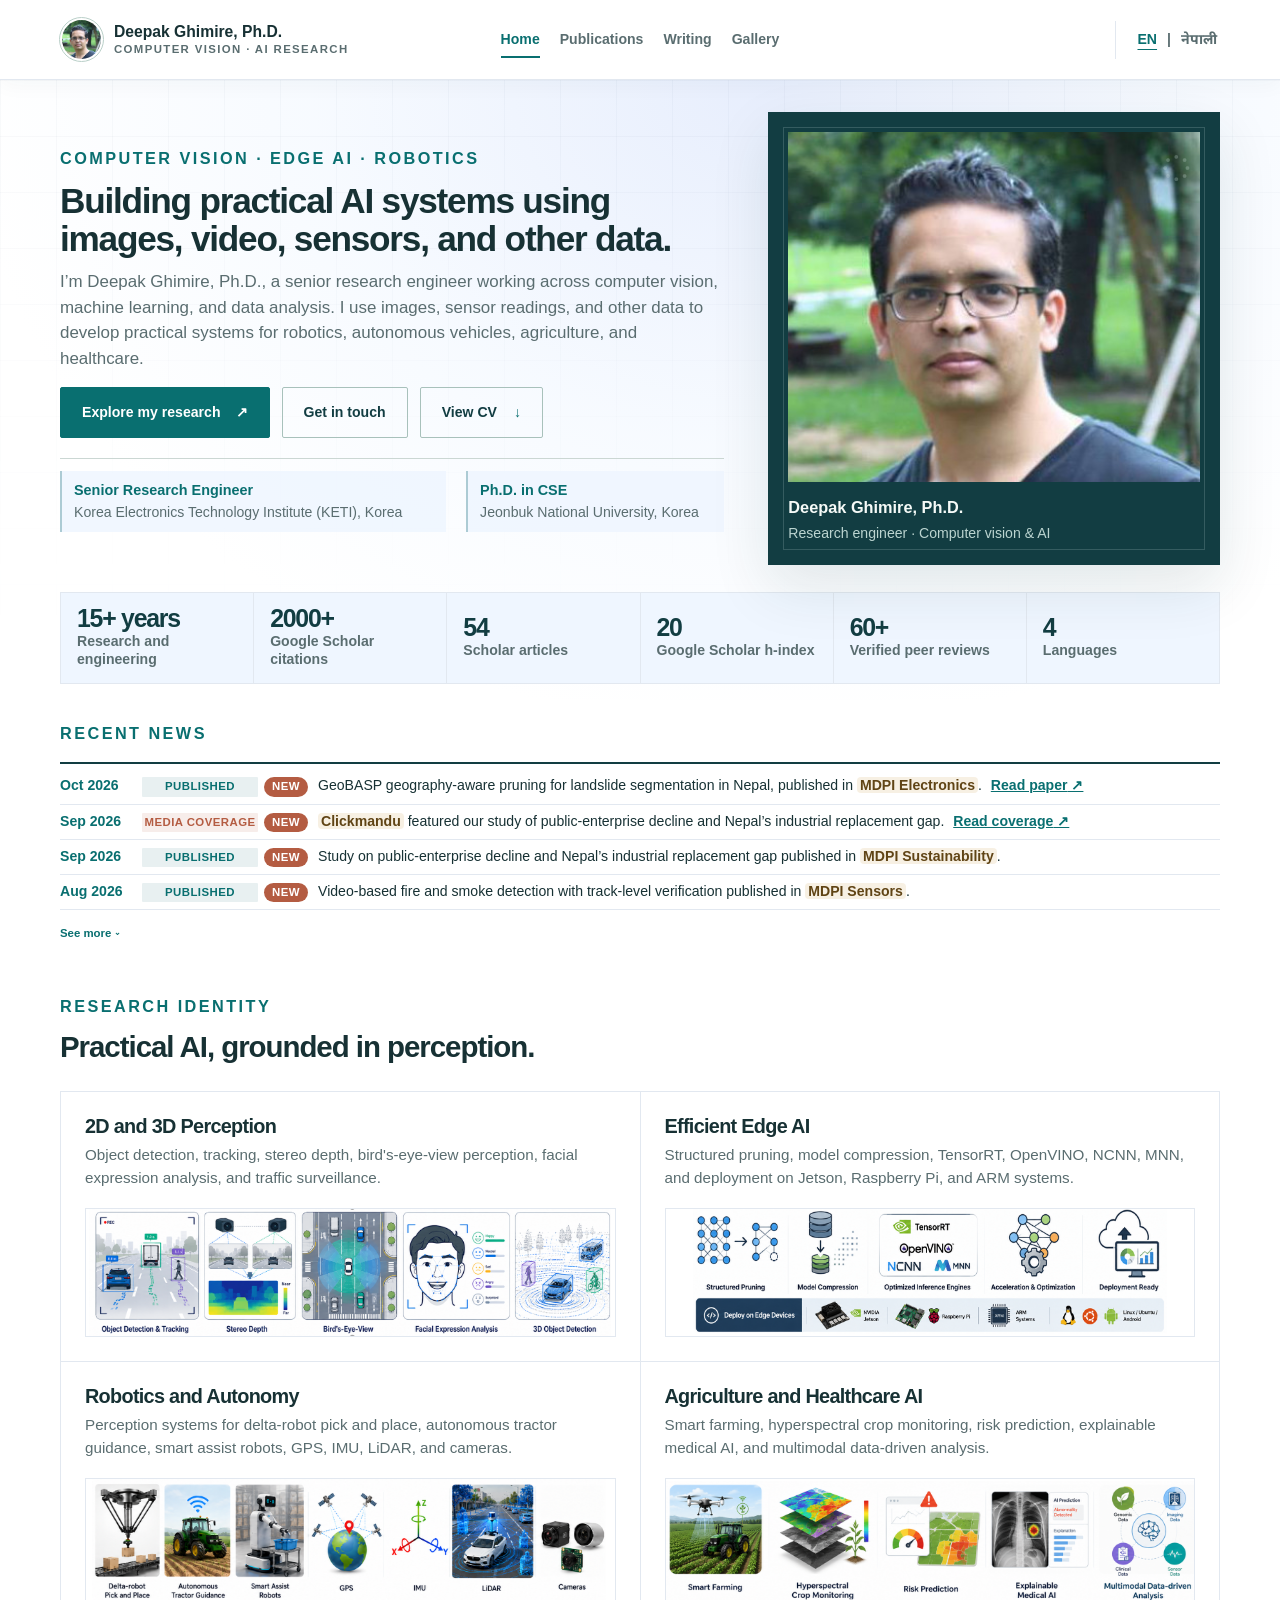
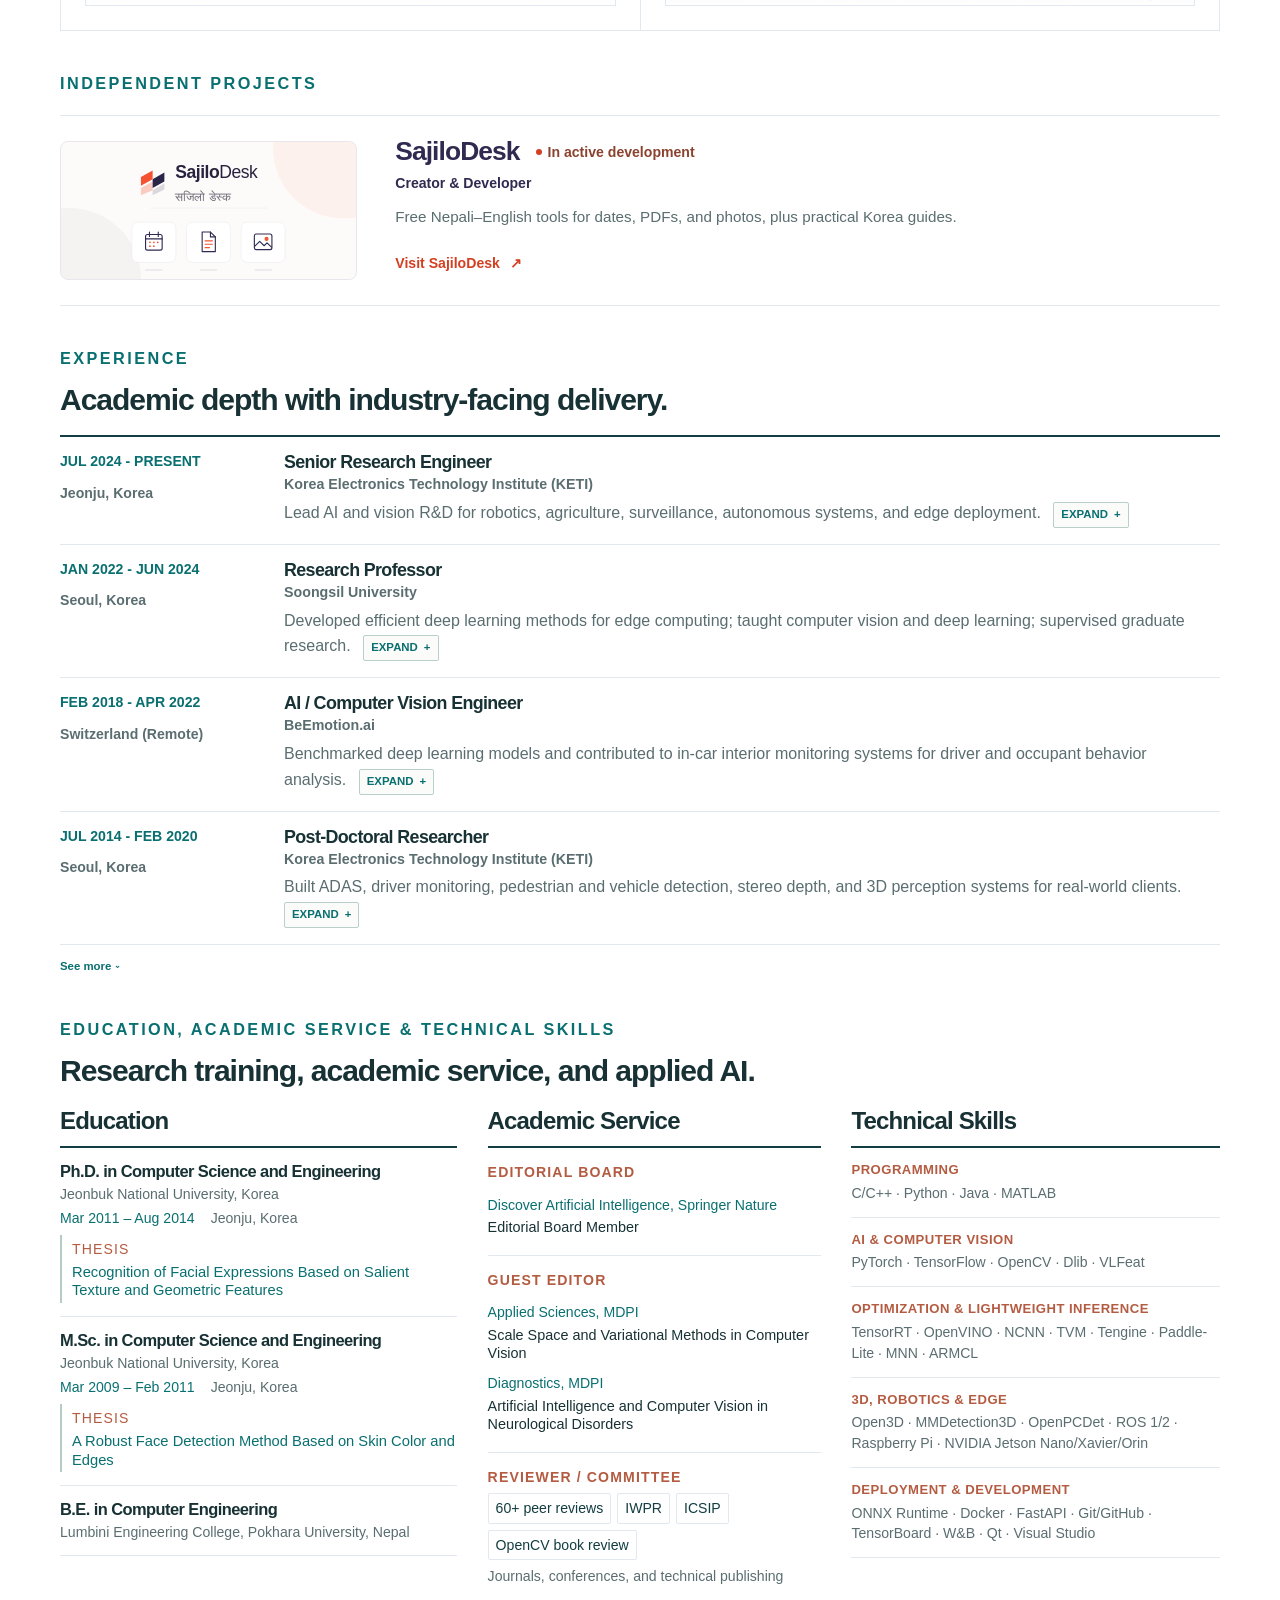
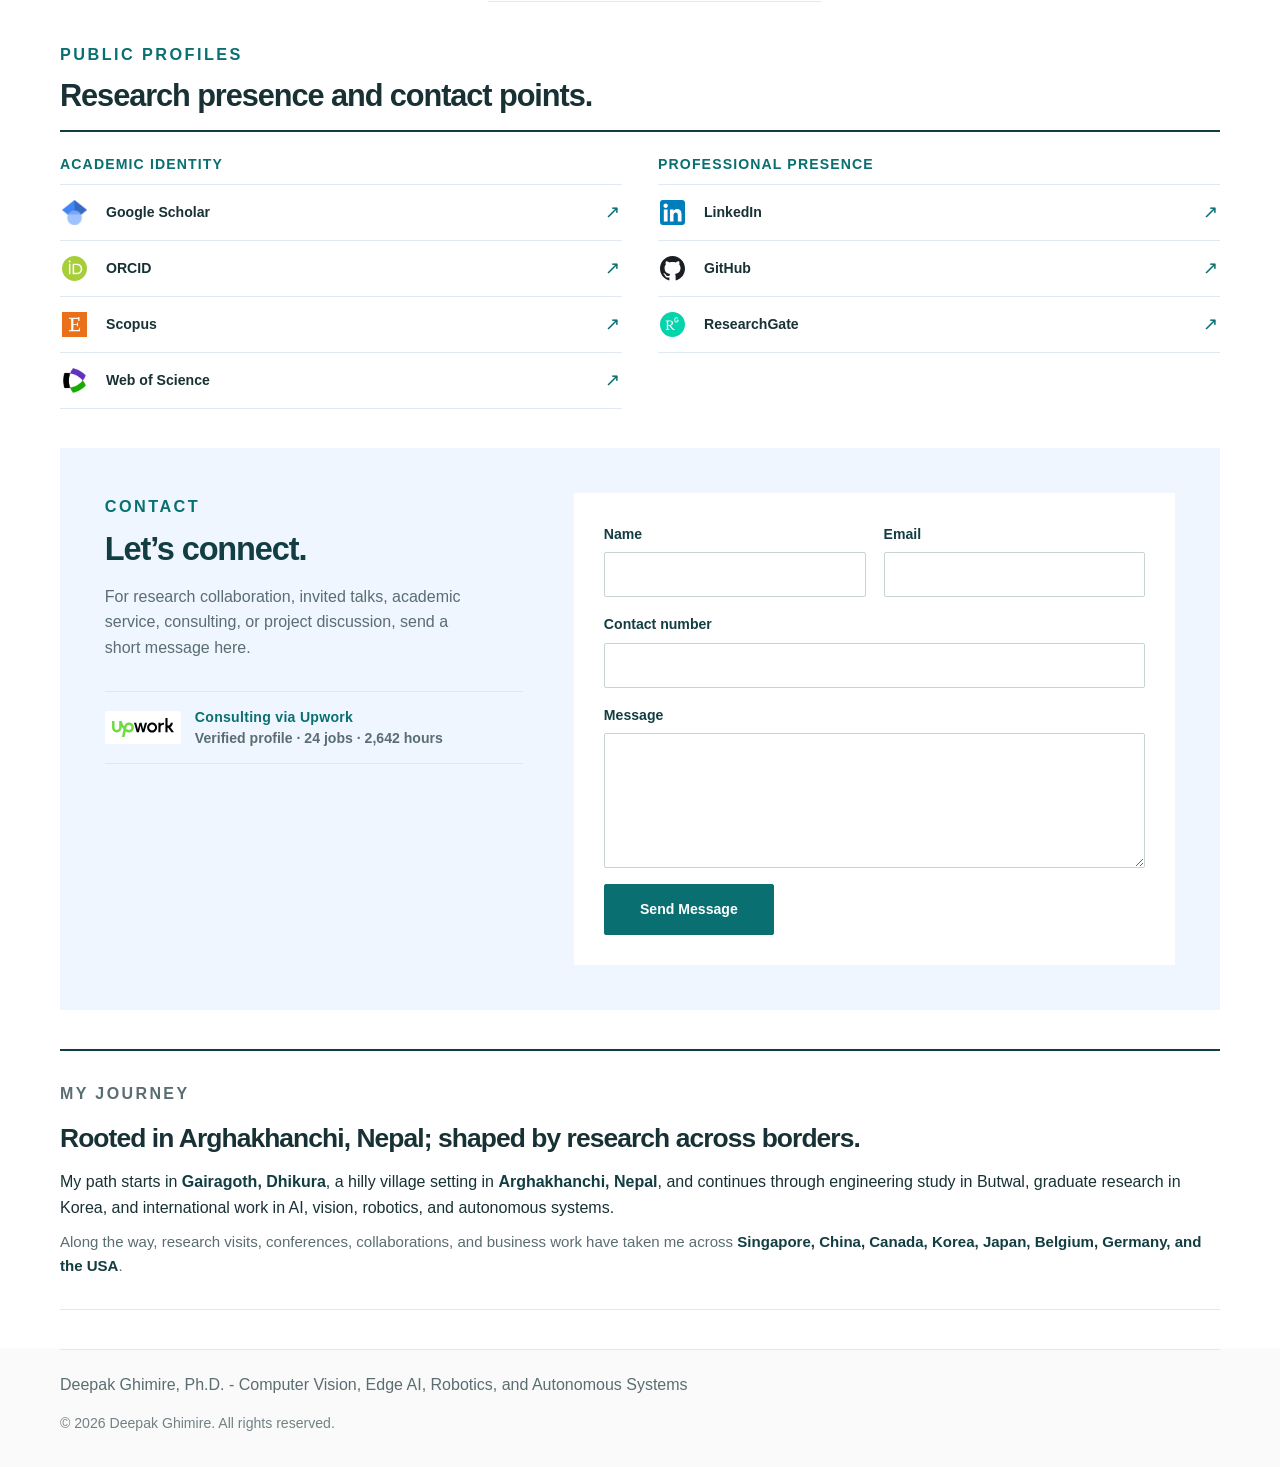
==== commit e4c75b71: "Balance bilingual SajiloDesk logo and reduce card height" ====
--- a/index.html
+++ b/index.html
@@ -6,7 +6,7 @@
   <meta name="description" content="Deepak Ghimire, Ph.D. - Computer vision, edge AI, robotics, autonomous systems, ADAS, and efficient machine learning.">
   <title>Deepak Ghimire, Ph.D. - Computer Vision, Edge AI, Robotics, and Autonomous Systems</title>
   <link rel="stylesheet" href="assets/css/styles.css?v=7">
-  <link rel="stylesheet" href="assets/css/redesign.css?v=74">
+  <link rel="stylesheet" href="assets/css/redesign.css?v=75">
 </head>
 <body>
   <header class="site-header">
@@ -155,7 +155,7 @@
         <p class="section-kicker" id="projects-heading">Independent Projects</p>
       </div>
       <article class="project-feature" aria-labelledby="sajilodesk-heading">
-        <img class="project-visual" src="assets/images/sajilodesk-project.svg?v=2" alt="Bilingual SajiloDesk logo with calendar, document, and photo symbols" width="600" height="320" loading="lazy" decoding="async">
+        <img class="project-visual" src="assets/images/sajilodesk-project.svg?v=3" alt="Bilingual SajiloDesk logo with calendar, document, and photo symbols" width="600" height="280" loading="lazy" decoding="async">
         <div class="project-copy">
           <div class="project-title-row">
             <h2 id="sajilodesk-heading">SajiloDesk</h2>
--- a/assets/css/redesign.css
+++ b/assets/css/redesign.css
@@ -458,7 +458,7 @@
 .project-visual {
   width: 100%;
   height: auto;
-  aspect-ratio: 15 / 8;
+  aspect-ratio: 15 / 7;
   border: 1px solid #e9e7ed;
   border-radius: 8px;
   background: #fcfbf9;
